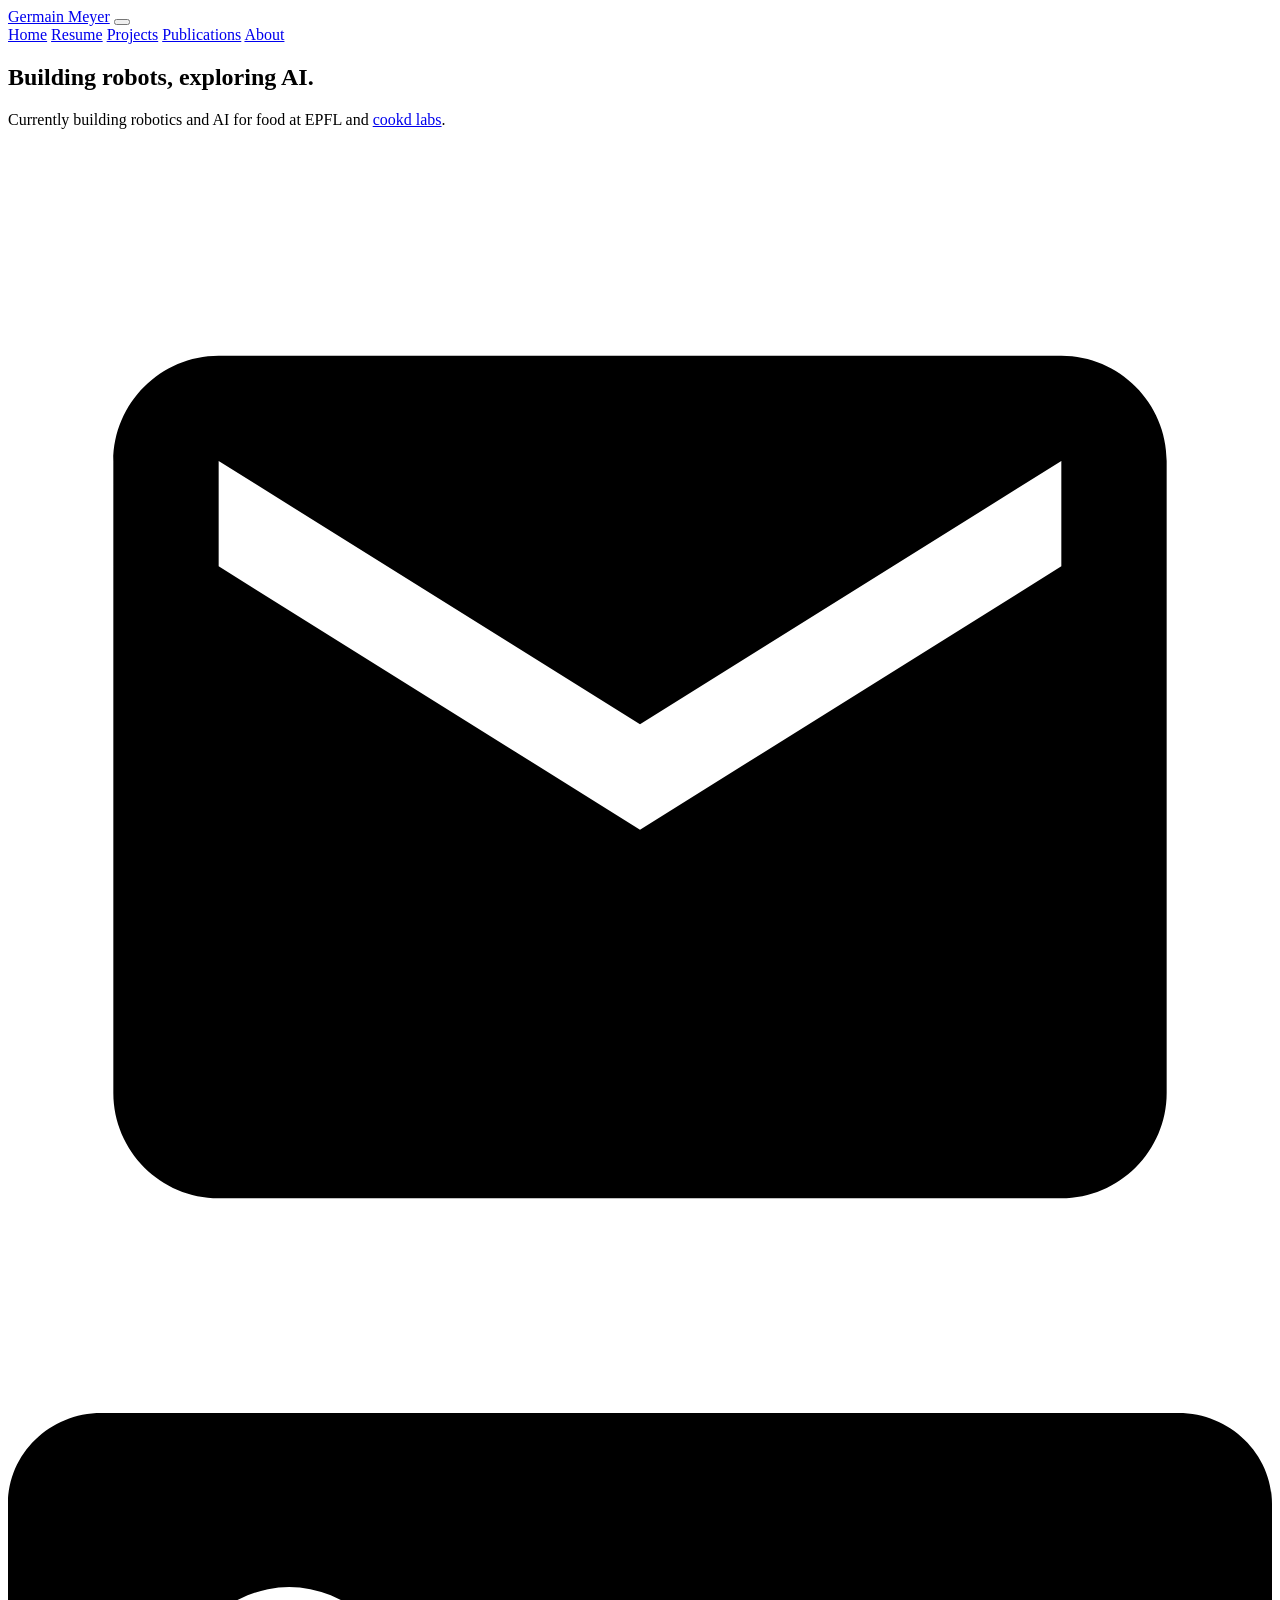
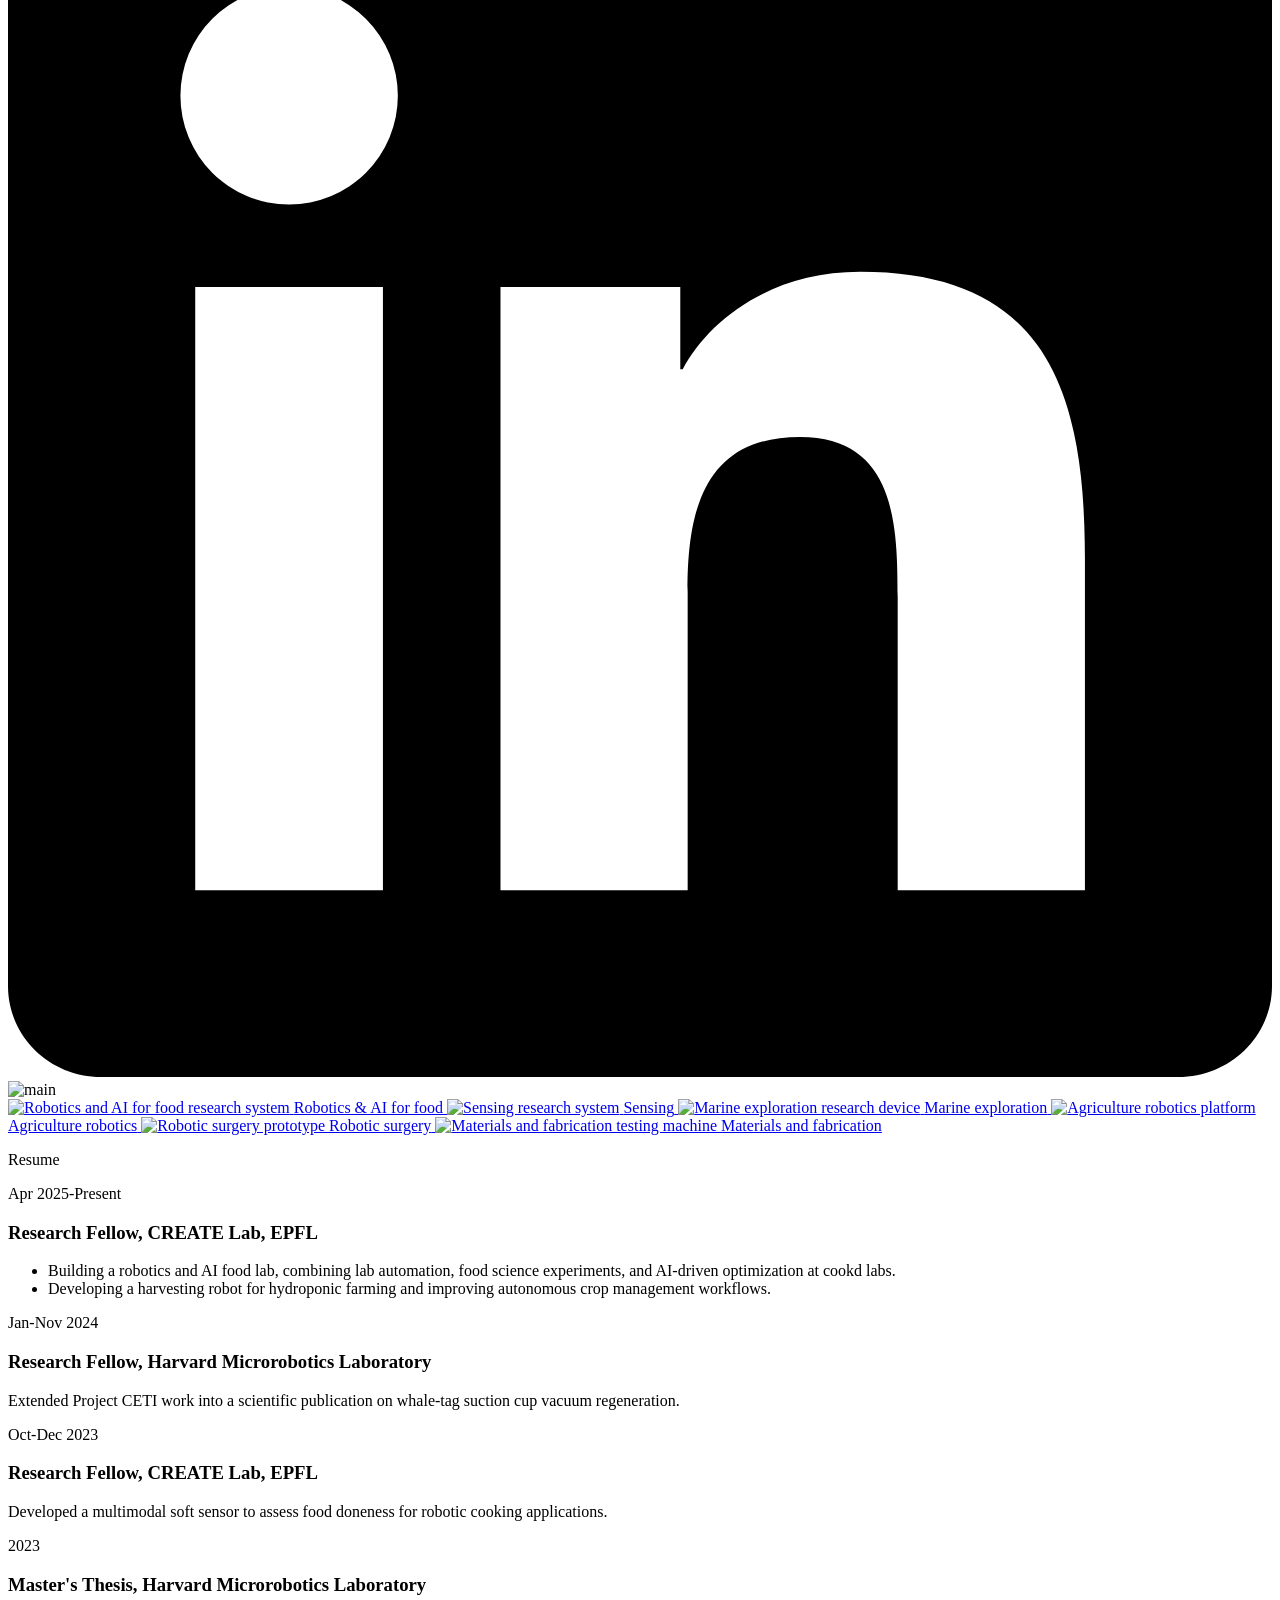
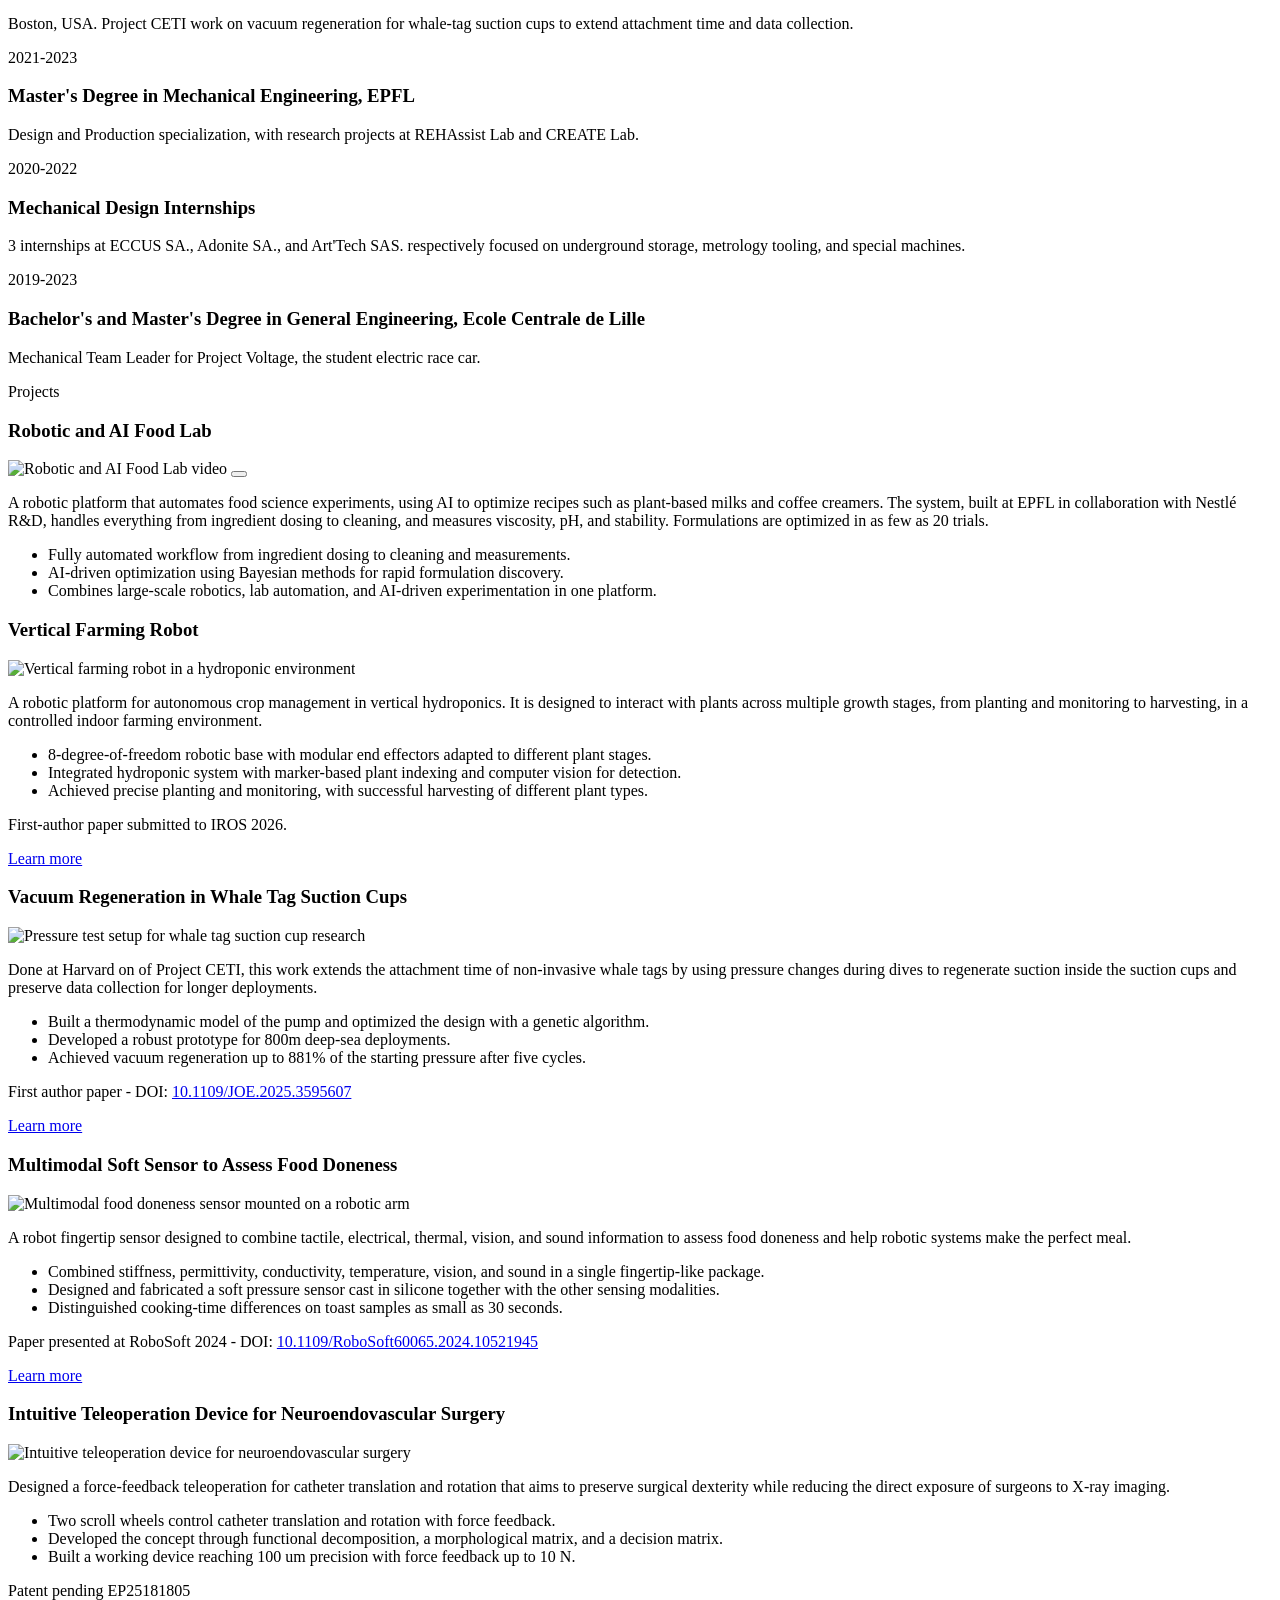
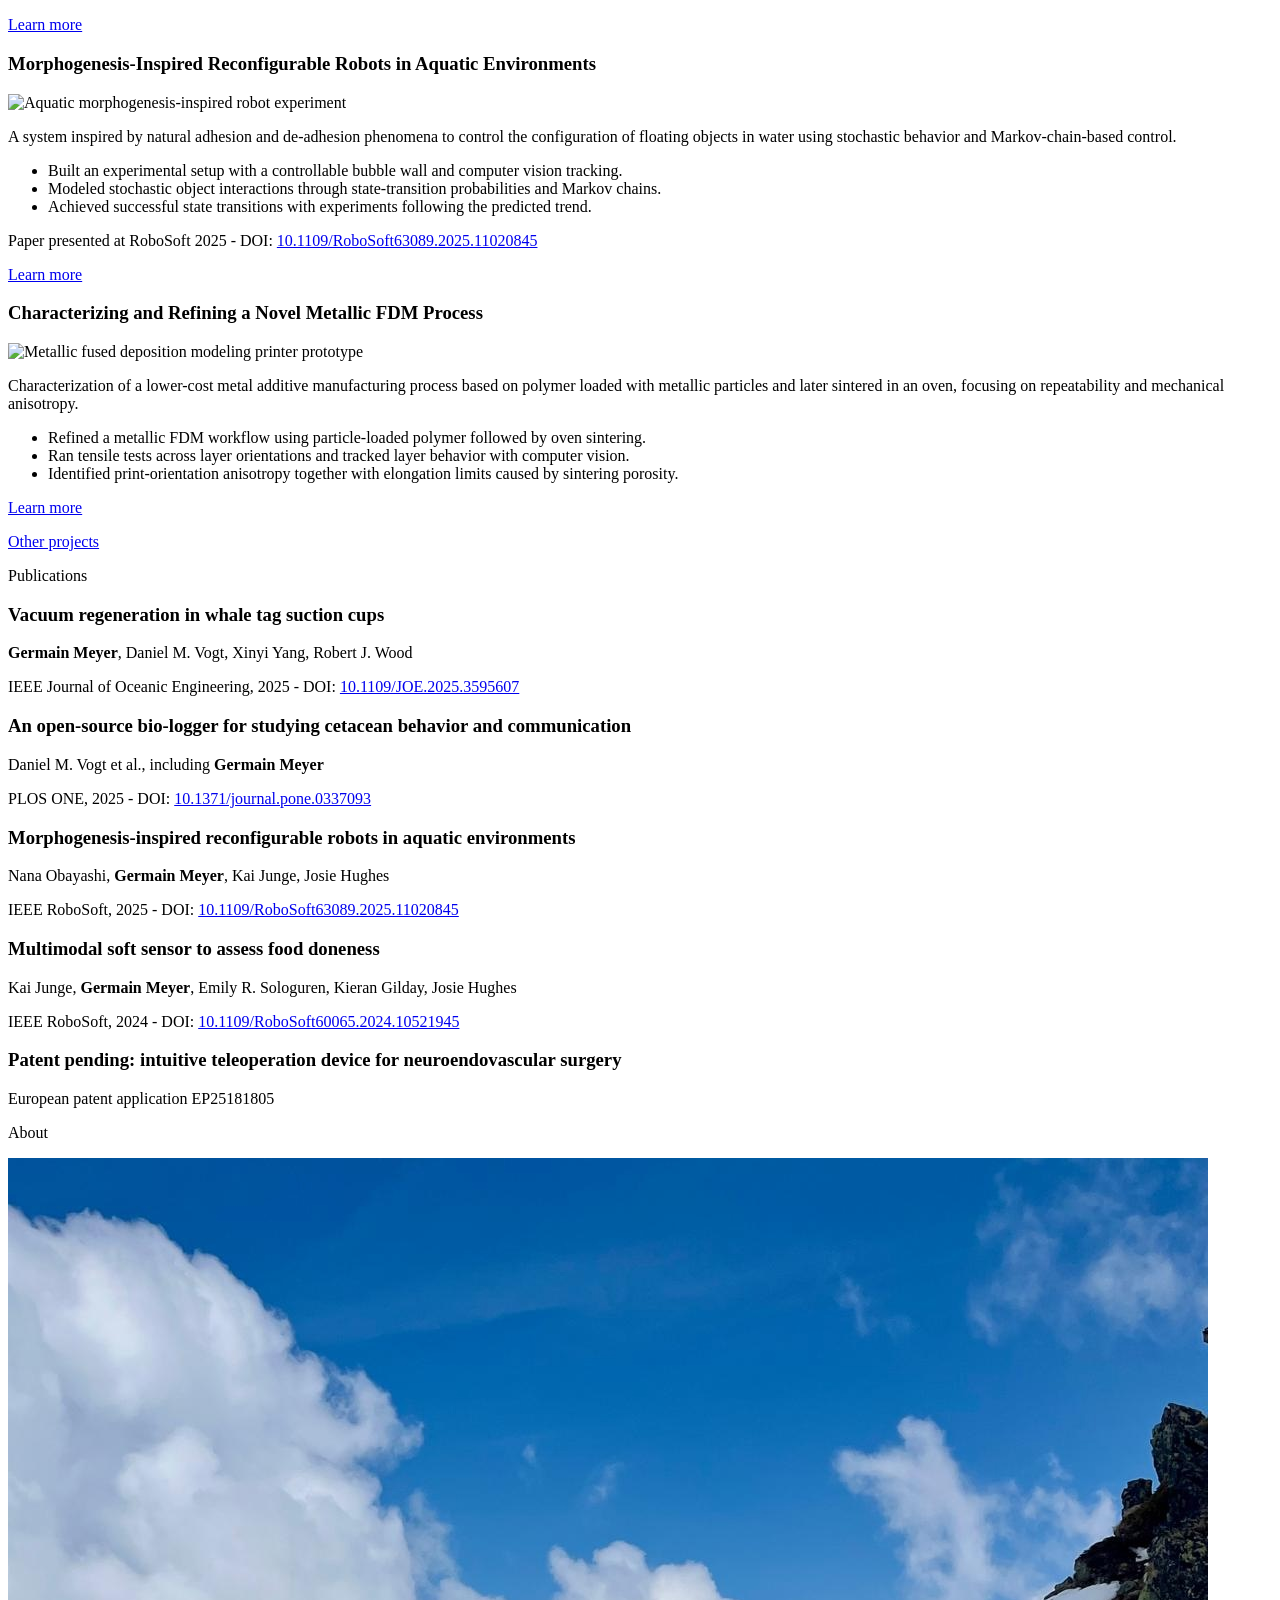
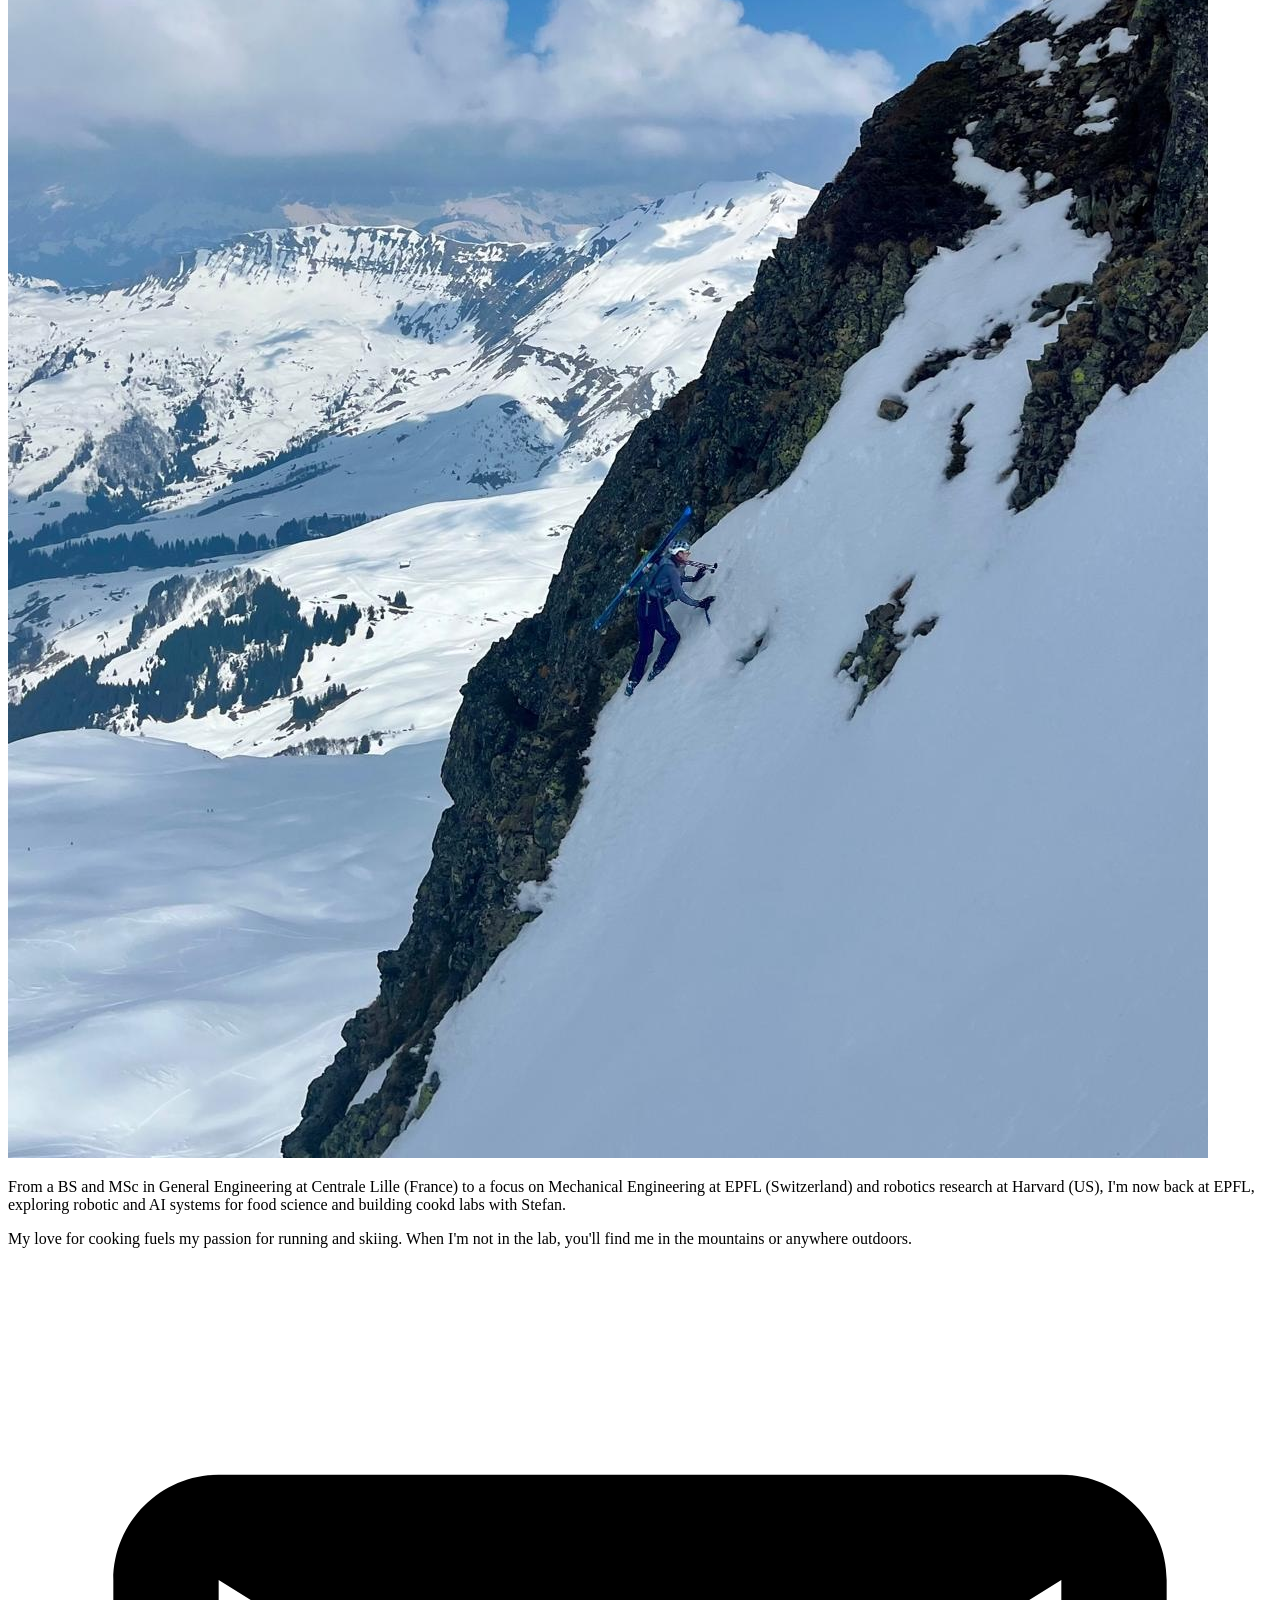
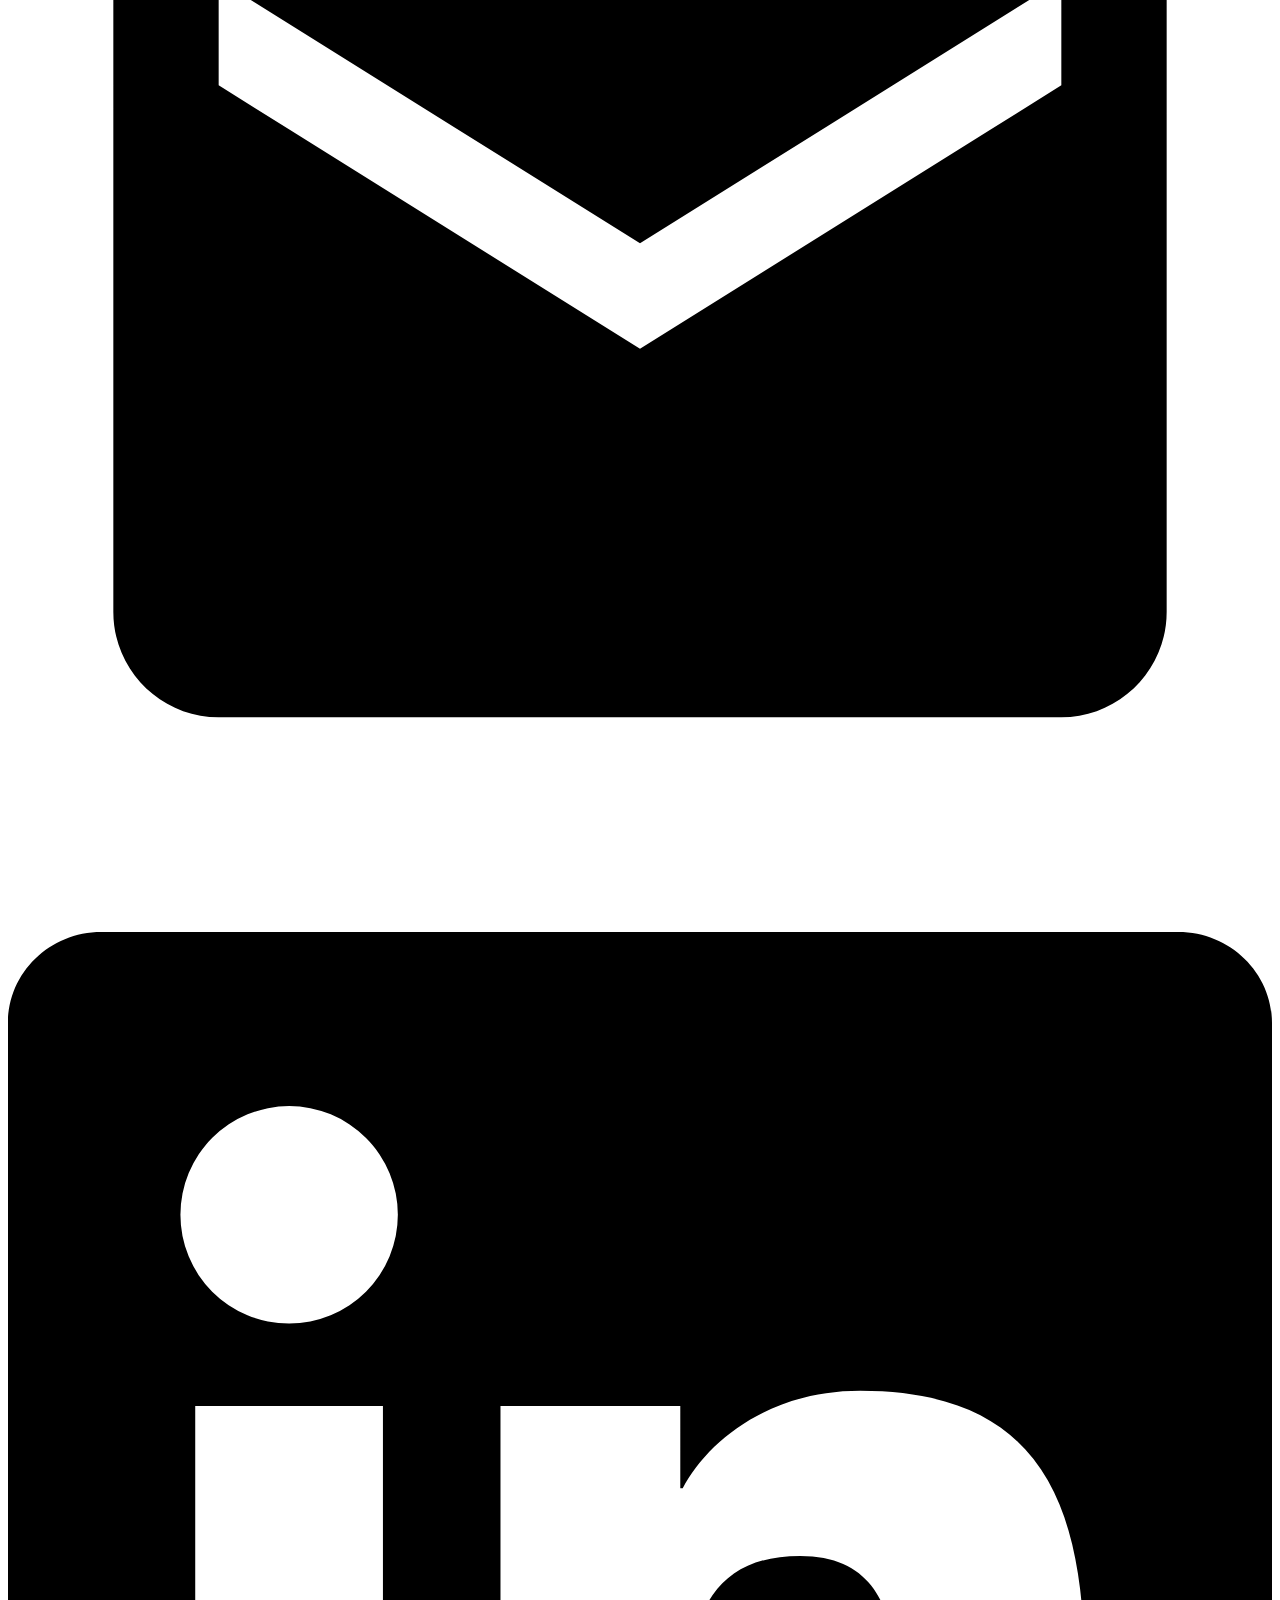
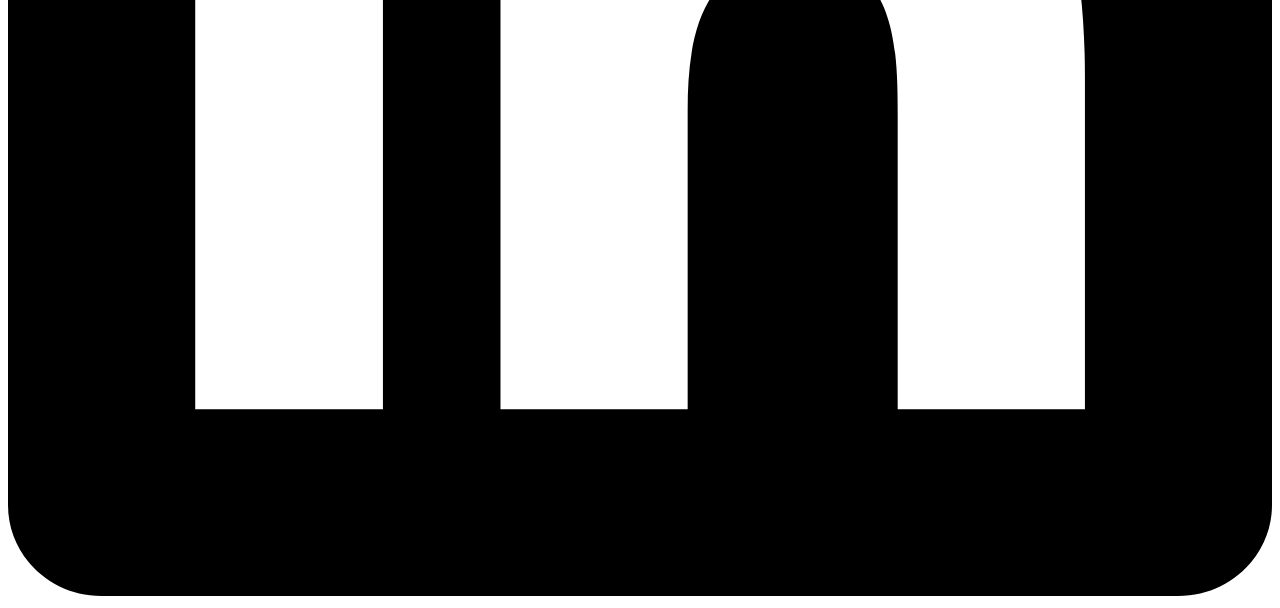
==== index.html @ 51717bc1 "Obfuscate email addresses to reduce spam" ====
<!DOCTYPE html>
<html lang="en">
<head>
  <meta charset="UTF-8">
  <meta name="viewport" content="width=device-width, initial-scale=1.0">
  <title>Germain Meyer</title>
  <meta name="description" content="Germain Meyer is a robotics researcher and mechanical engineer working across sensing, agriculture robotics, marine exploration, surgical teleoperation, and fabrication.">
  <meta name="robots" content="noimageindex">
  <link rel="icon" href="images/favicon.svg" type="image/svg+xml">
  <link rel="preconnect" href="https://fonts.googleapis.com">
  <link rel="preconnect" href="https://fonts.gstatic.com" crossorigin>
  <link href="https://fonts.googleapis.com/css2?family=Source+Sans+3:wght@400;600;700;800&display=swap" rel="stylesheet">
  <link rel="stylesheet" href="styles.css">
</head>
<body>
  <header class="site-header">
    <nav class="nav" aria-label="Main navigation">
      <a class="nav-brand" href="#home">Germain Meyer</a>
      <button class="nav-toggle" type="button" aria-expanded="false" aria-label="Toggle navigation">
        <span></span><span></span><span></span>
      </button>
      <div class="nav-links">
        <a href="#home">Home</a>
        <a href="#resume">Resume</a>
        <a href="#projects">Projects</a>
        <a href="#publications">Publications</a>
        <a href="#about">About</a>
      </div>
    </nav>
  </header>

  <main>
    <section class="hero section" id="home">
      <div class="hero-copy">
        <h1>Building robots, exploring AI.</h1>
        <p class="hero-lead">
          Currently building robotics and AI for food at EPFL and
          <a href="https://www.cookdlabs.ai/" target="_blank" rel="noopener">cookd labs</a>.
        </p>
        <div class="hero-links hero-links--portrait">
          <a href="#" onclick="window.location.href = 'mail' + 'to:' + 'germain.meyer' + '@epfl.ch'" aria-label="Email">
            <svg viewBox="0 0 24 24" aria-hidden="true"><path d="M20 4H4c-1.1 0-2 .9-2 2v12c0 1.1.9 2 2 2h16c1.1 0 2-.9 2-2V6c0-1.1-.9-2-2-2zm0 4-8 5-8-5V6l8 5 8-5v2z"/></svg>
          </a>
          <a href="https://linkedin.com/in/germain-meyer-136297217" target="_blank" rel="noopener" aria-label="LinkedIn">
            <svg viewBox="0 0 24 24" aria-hidden="true"><path d="M20.447 20.452h-3.554v-5.569c0-1.328-.027-3.037-1.852-3.037-1.853 0-2.136 1.445-2.136 2.939v5.667H9.351V9h3.414v1.561h.046c.477-.9 1.637-1.85 3.37-1.85 3.601 0 4.267 2.37 4.267 5.455v6.286zM5.337 7.433a2.062 2.062 0 01-2.063-2.065 2.064 2.064 0 112.063 2.065zm1.782 13.019H3.555V9h3.564v11.452zM22.225 0H1.771C.792 0 0 .774 0 1.729v20.542C0 23.227.792 24 1.771 24h20.451C23.2 24 24 23.227 24 22.271V1.729C24 .774 23.2 0 22.222 0h.003z"/></svg>
          </a>
        </div>
      </div>
      <div class="hero-visual">
        <img src="images/main.jpeg" alt="main">
      </div>
      <div class="domain-gallery" aria-label="Research domains">
        <a class="domain-card" href="#project-food-lab">
          <img src="images/Robotics and AI for Food.png" alt="Robotics and AI for food research system">
          <span>Robotics &amp; AI for food</span>
        </a>
        <a class="domain-card" href="#project-food-sensor">
          <img src="images/sensing.jpg" alt="Sensing research system">
          <span>Sensing</span>
        </a>
        <a class="domain-card" href="#project-whale-tag">
          <img src="images/Marine-exploration.png" alt="Marine exploration research device">
          <span>Marine exploration</span>
        </a>
        <a class="domain-card" href="#project-vertical-farming">
          <img src="images/Agriculture-robotics.jpg" alt="Agriculture robotics platform">
          <span>Agriculture robotics</span>
        </a>
        <a class="domain-card" href="#project-teleoperation">
          <img src="images/robotic-surgery.jpg" alt="Robotic surgery prototype">
          <span>Robotic surgery</span>
        </a>
        <a class="domain-card" href="#project-metal-fdm">
          <img src="images/Materials-and-fabrication.png" alt="Materials and fabrication testing machine">
          <span>Materials and fabrication</span>
        </a>
      </div>
    </section>

    <section class="section section-divider" id="resume">
      <div class="section-heading">
        <p class="section-kicker">Resume</p>
      </div>
      <div class="timeline">
        <article class="timeline-item">
          <div class="timeline-date">Apr 2025-Present</div>
          <div class="timeline-body">
            <h3>Research Fellow, CREATE Lab, EPFL</h3>
            <ul>
              <li>Building a robotics and AI food lab, combining lab automation, food science experiments, and AI-driven optimization at cookd labs.</li>
              <li>Developing a harvesting robot for hydroponic farming and improving autonomous crop management workflows.</li>
            </ul>
          </div>
        </article>
        <article class="timeline-item">
          <div class="timeline-date">Jan-Nov 2024</div>
          <div class="timeline-body">
            <h3>Research Fellow, Harvard Microrobotics Laboratory</h3>
            <p>Extended Project CETI work into a scientific publication on whale-tag suction cup vacuum regeneration.</p>
          </div>
        </article>
        <article class="timeline-item">
          <div class="timeline-date">Oct-Dec 2023</div>
          <div class="timeline-body">
            <h3>Research Fellow, CREATE Lab, EPFL</h3>
            <p>Developed a multimodal soft sensor to assess food doneness for robotic cooking applications.</p>
          </div>
        </article>
        <article class="timeline-item">
          <div class="timeline-date">2023</div>
          <div class="timeline-body">
            <h3>Master's Thesis, Harvard Microrobotics Laboratory</h3>
            <p>Boston, USA. Project CETI work on vacuum regeneration for whale-tag suction cups to extend attachment time and data collection.</p>
          </div>
        </article>
        <article class="timeline-item">
          <div class="timeline-date">2021-2023</div>
          <div class="timeline-body">
            <h3>Master's Degree in Mechanical Engineering, EPFL</h3>
            <p>Design and Production specialization, with research projects at REHAssist Lab and CREATE Lab.</p>
          </div>
        </article>
        <article class="timeline-item">
          <div class="timeline-date">2020-2022</div>
          <div class="timeline-body">
            <h3>Mechanical Design Internships</h3>
            <p>3 internships at ECCUS SA., Adonite SA., and Art'Tech SAS. respectively focused on underground storage, metrology tooling, and special machines.</p>
          </div>
        </article>
        <article class="timeline-item">
          <div class="timeline-date">2019-2023</div>
          <div class="timeline-body">
            <h3>Bachelor's and Master's Degree in General Engineering, Ecole Centrale de Lille</h3>
            <p>Mechanical Team Leader for Project Voltage, the student electric race car.</p>
          </div>
        </article>
      </div>
    </section>

    <section class="section section-divider" id="projects">
      <div class="section-heading">
        <p class="section-kicker">Projects</p>
      </div>

      <article class="project" id="project-food-lab">
        <div class="project-content">
          <h3>Robotic and AI Food Lab</h3>
          <div class="project-media project-media--video">
            <div class="video-lazy" data-id="kssVwYvXHfM" aria-label="Play Robotic and AI Food Lab video" role="button" tabindex="0">
              <img src="https://img.youtube.com/vi/dTXsekE0bE0/maxresdefault.jpg" alt="Robotic and AI Food Lab video" loading="lazy">
              <button class="video-play" type="button" aria-label="Play video"></button>
            </div>
          </div>
          <p>
            A robotic platform that automates food science experiments, using AI to optimize recipes such as plant-based milks and coffee creamers. 
            The system, built at EPFL in collaboration with Nestlé R&D, handles everything from ingredient dosing to cleaning, and measures viscosity, 
            pH, and stability. Formulations are optimized in as few as 20 trials.
          </p>
          <ul class="project-highlights">
            <li>Fully automated workflow from ingredient dosing to cleaning and measurements.</li>
            <li>AI-driven optimization using Bayesian methods for rapid formulation discovery.</li>
            <li>Combines large-scale robotics, lab automation, and AI-driven experimentation in one platform.</li>
          </ul>
        </div>
      </article>

      <article class="project" id="project-vertical-farming">
        <div class="project-content">
          <h3>Vertical Farming Robot</h3>
          <div class="project-media">
            <img src="images/vertical-farming/vertical-farming.JPG" alt="Vertical farming robot in a hydroponic environment">
          </div>
          <p>
            A robotic platform for autonomous crop management in vertical hydroponics. It is designed to
            interact with plants across multiple growth stages, from planting and monitoring to harvesting,
            in a controlled indoor farming environment.
          </p>
          <ul class="project-highlights">
            <li>8-degree-of-freedom robotic base with modular end effectors adapted to different plant stages.</li>
            <li>Integrated hydroponic system with marker-based plant indexing and computer vision for detection.</li>
            <li>Achieved precise planting and monitoring, with successful harvesting of different plant types.</li>
          </ul>
          <p class="project-note">First-author paper submitted to IROS 2026.</p>
          <p class="project-link"><a href="projects/vertical-farming.html">Learn more</a></p>
        </div>
      </article>

      <article class="project" id="project-whale-tag">
        <div class="project-content">
          <h3>Vacuum Regeneration in Whale Tag Suction Cups</h3>
          <div class="project-media">
            <img src="images/whale-tag/whale-tag.JPG" alt="Pressure test setup for whale tag suction cup research">
          </div>
          <p>
            Done at Harvard on of Project CETI, this work extends the attachment time of non-invasive whale tags
            by using pressure changes during dives to regenerate suction inside the suction cups
            and preserve data collection for longer deployments.
          </p>
          <ul class="project-highlights">
            <li>Built a thermodynamic model of the pump and optimized the design with a genetic algorithm.</li>
            <li>Developed a robust prototype for 800m deep-sea deployments.</li>
            <li>Achieved vacuum regeneration up to 881% of the starting pressure after five cycles.</li>
          </ul>
          <p class="project-note">First author paper - DOI: <a href="https://doi.org/10.1109/JOE.2025.3595607" target="_blank" rel="noopener">10.1109/JOE.2025.3595607</a></p>
          <p class="project-link"><a href="projects/whale-tag.html">Learn more</a></p>
        </div>
      </article>

      <article class="project" id="project-food-sensor">
        <div class="project-content">
          <h3>Multimodal Soft Sensor to Assess Food Doneness</h3>
          <div class="project-media">
            <img src="images/food-sensor/sensor-food.png" alt="Multimodal food doneness sensor mounted on a robotic arm">
          </div>
          <p>
            A robot fingertip sensor designed to combine tactile, electrical, thermal, vision, and sound
            information to assess food doneness and help robotic systems make the perfect meal.
          </p>
          <ul class="project-highlights">
            <li>Combined stiffness, permittivity, conductivity, temperature, vision, and sound in a single fingertip-like package.</li>
            <li>Designed and fabricated a soft pressure sensor cast in silicone together with the other sensing modalities.</li>
            <li>Distinguished cooking-time differences on toast samples as small as 30 seconds.</li>
          </ul>
          <p class="project-note">Paper presented at RoboSoft 2024 - DOI: <a href="https://doi.org/10.1109/RoboSoft60065.2024.10521945" target="_blank" rel="noopener">10.1109/RoboSoft60065.2024.10521945</a></p>
          <p class="project-link"><a href="projects/food-sensor.html">Learn more</a></p>
        </div>
      </article>

      <article class="project" id="project-teleoperation">
        <div class="project-content">
          <h3>Intuitive Teleoperation Device for Neuroendovascular Surgery</h3>
          <div class="project-media">
            <img src="images/teleoperation/final-device.png" alt="Intuitive teleoperation device for neuroendovascular surgery">
          </div>
          <p>
            Designed a force-feedback teleoperation for catheter translation and rotation that aims to preserve surgical
            dexterity while reducing the direct exposure of surgeons to X-ray imaging.
          </p>
          <ul class="project-highlights">
            <li>Two scroll wheels control catheter translation and rotation with force feedback.</li>
            <li>Developed the concept through functional decomposition, a morphological matrix, and a decision matrix.</li>
            <li>Built a working device reaching 100 um precision with force feedback up to 10 N.</li>
          </ul>
          <p class="project-note">Patent pending EP25181805</p>
          <p class="project-link"><a href="projects/teleoperation.html">Learn more</a></p>
        </div>
      </article>

      <article class="project" id="project-aquatic-robot">
        <div class="project-content">
          <h3>Morphogenesis-Inspired Reconfigurable Robots in Aquatic Environments</h3>
          <div class="project-media">
            <img src="images/aquatic-robot/experimental-setup.png" alt="Aquatic morphogenesis-inspired robot experiment">
          </div>
          <p>
            A system inspired by natural adhesion and de-adhesion phenomena to control the configuration
            of floating objects in water using stochastic behavior and Markov-chain-based control.
          </p>
          <ul class="project-highlights">
            <li>Built an experimental setup with a controllable bubble wall and computer vision tracking.</li>
            <li>Modeled stochastic object interactions through state-transition probabilities and Markov chains.</li>
            <li>Achieved successful state transitions with experiments following the predicted trend.</li>
          </ul>
          <p class="project-note">Paper presented at RoboSoft 2025 - DOI: <a href="https://doi.org/10.1109/RoboSoft63089.2025.11020845" target="_blank" rel="noopener">10.1109/RoboSoft63089.2025.11020845</a></p>
          <p class="project-link"><a href="projects/aquatic-robot.html">Learn more</a></p>
        </div>
      </article>

      <article class="project" id="project-metal-fdm">
        <div class="project-content">
          <h3>Characterizing and Refining a Novel Metallic FDM Process</h3>
          <div class="project-media">
            <img src="images/metal-fdm/tensile-test.png" alt="Metallic fused deposition modeling printer prototype">
          </div>
          <p>
            Characterization of a lower-cost metal additive manufacturing process based on polymer loaded
            with metallic particles and later sintered in an oven, focusing on repeatability and
            mechanical anisotropy.
          </p>
          <ul class="project-highlights">
            <li>Refined a metallic FDM workflow using particle-loaded polymer followed by oven sintering.</li>
            <li>Ran tensile tests across layer orientations and tracked layer behavior with computer vision.</li>
            <li>Identified print-orientation anisotropy together with elongation limits caused by sintering porosity.</li>
          </ul>
          <p class="project-link"><a href="projects/metal-fdm.html">Learn more</a></p>
        </div>
      </article>
      <p class="project-link project-link--more" id="project-other-projects"><a href="projects/other-projects.html">Other projects</a></p>
    </section>

    <section class="section section-divider" id="publications">
      <div class="section-heading">
        <p class="section-kicker">Publications</p>
      </div>
      <div class="publication-list">
        <article>
          <h3>Vacuum regeneration in whale tag suction cups</h3>
          <p><strong>Germain Meyer</strong>, Daniel M. Vogt, Xinyi Yang, Robert J. Wood</p>
          <p>IEEE Journal of Oceanic Engineering, 2025 - DOI: <a href="https://doi.org/10.1109/JOE.2025.3595607" target="_blank" rel="noopener">10.1109/JOE.2025.3595607</a></p>
        </article>
        <article>
          <h3>An open-source bio-logger for studying cetacean behavior and communication</h3>
          <p>Daniel M. Vogt et al., including <strong>Germain Meyer</strong></p>
          <p>PLOS ONE, 2025 - DOI: <a href="https://doi.org/10.1371/journal.pone.0337093" target="_blank" rel="noopener">10.1371/journal.pone.0337093</a></p>
        </article>
        <article>
          <h3>Morphogenesis-inspired reconfigurable robots in aquatic environments</h3>
          <p>Nana Obayashi, <strong>Germain Meyer</strong>, Kai Junge, Josie Hughes</p>
          <p>IEEE RoboSoft, 2025 - DOI: <a href="https://doi.org/10.1109/RoboSoft63089.2025.11020845" target="_blank" rel="noopener">10.1109/RoboSoft63089.2025.11020845</a></p>
        </article>
        <article>
          <h3>Multimodal soft sensor to assess food doneness</h3>
          <p>Kai Junge, <strong>Germain Meyer</strong>, Emily R. Sologuren, Kieran Gilday, Josie Hughes</p>
          <p>IEEE RoboSoft, 2024 - DOI: <a href="https://doi.org/10.1109/RoboSoft60065.2024.10521945" target="_blank" rel="noopener">10.1109/RoboSoft60065.2024.10521945</a></p>
        </article>
        <article>
          <h3>Patent pending: intuitive teleoperation device for neuroendovascular surgery</h3>
          <p>European patent application EP25181805</p>
        </article>
      </div>
    </section>

    <section class="section section-divider" id="about">
      <div class="section-heading">
        <p class="section-kicker">About</p>
      </div>
      <div class="bio-grid">
        <div class="bio-photo">
          <img src="images/mountain.jpeg" alt="Mountain pic">
        </div>
        <div class="bio-copy">
          <p>
            From a BS and MSc in General Engineering at Centrale Lille (France) to a focus on Mechanical Engineering at EPFL (Switzerland) and robotics research at Harvard (US), I'm now back at EPFL, exploring robotic and AI systems for food science and building cookd labs with Stefan.
          </p>
          <p>
             My love for cooking fuels my passion for running and skiing. When I'm not in the lab, you'll find me in the mountains or anywhere outdoors.
          </p>
        </div>
      </div>
    </section>

  </main>

  <footer class="site-footer">
    <div class="footer-links">
      <a href="#" onclick="window.location.href = 'mail' + 'to:' + 'germain.meyer' + '@epfl.ch'" aria-label="Email">
        <svg viewBox="0 0 24 24" aria-hidden="true"><path d="M20 4H4c-1.1 0-2 .9-2 2v12c0 1.1.9 2 2 2h16c1.1 0 2-.9 2-2V6c0-1.1-.9-2-2-2zm0 4-8 5-8-5V6l8 5 8-5v2z"/></svg>
      </a>
      <a href="https://linkedin.com/in/germain-meyer-136297217" target="_blank" rel="noopener" aria-label="LinkedIn">
        <svg viewBox="0 0 24 24" aria-hidden="true"><path d="M20.447 20.452h-3.554v-5.569c0-1.328-.027-3.037-1.852-3.037-1.853 0-2.136 1.445-2.136 2.939v5.667H9.351V9h3.414v1.561h.046c.477-.9 1.637-1.85 3.37-1.85 3.601 0 4.267 2.37 4.267 5.455v6.286zM5.337 7.433a2.062 2.062 0 01-2.063-2.065 2.064 2.064 0 112.063 2.065zm1.782 13.019H3.555V9h3.564v11.452zM22.225 0H1.771C.792 0 0 .774 0 1.729v20.542C0 23.227.792 24 1.771 24h20.451C23.2 24 24 23.227 24 22.271V1.729C24 .774 23.2 0 22.222 0h.003z"/></svg>
      </a>
    </div>
  </footer>

  <script src="script.js"></script>
</body>
</html>
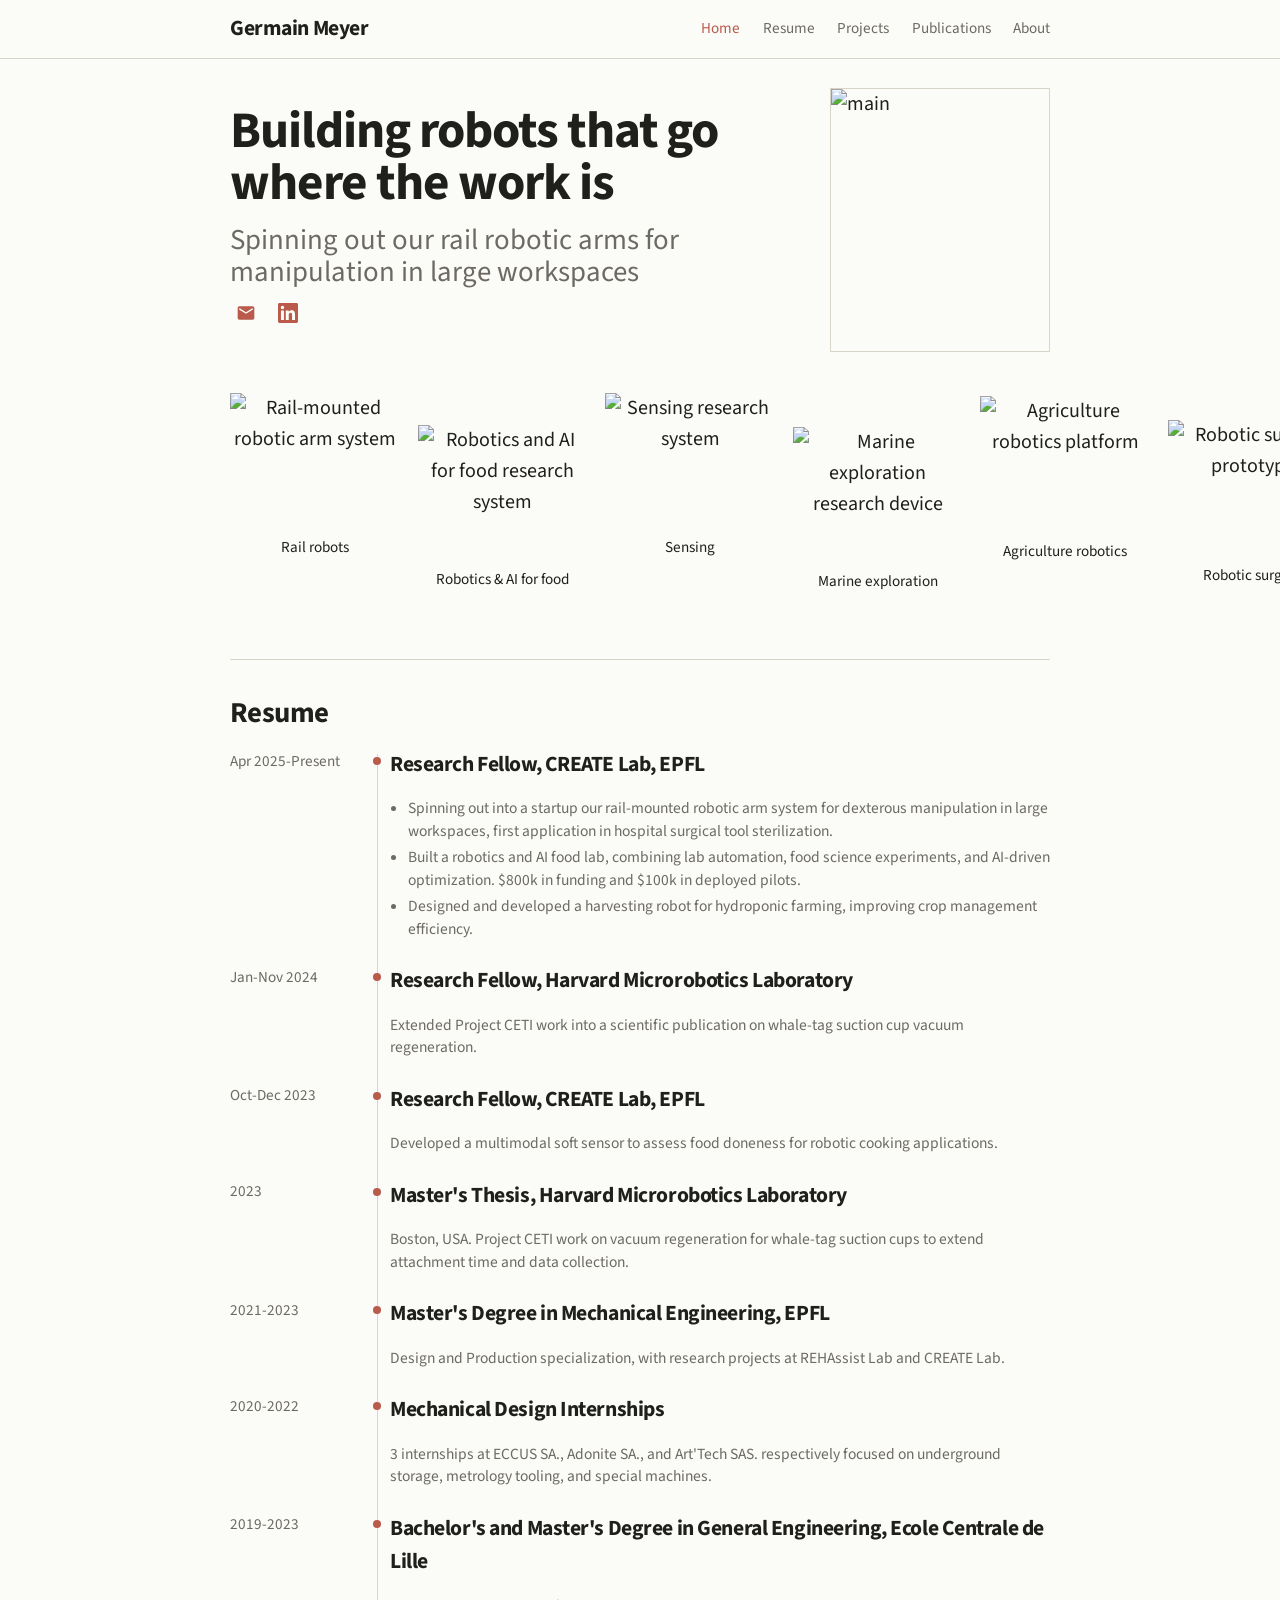
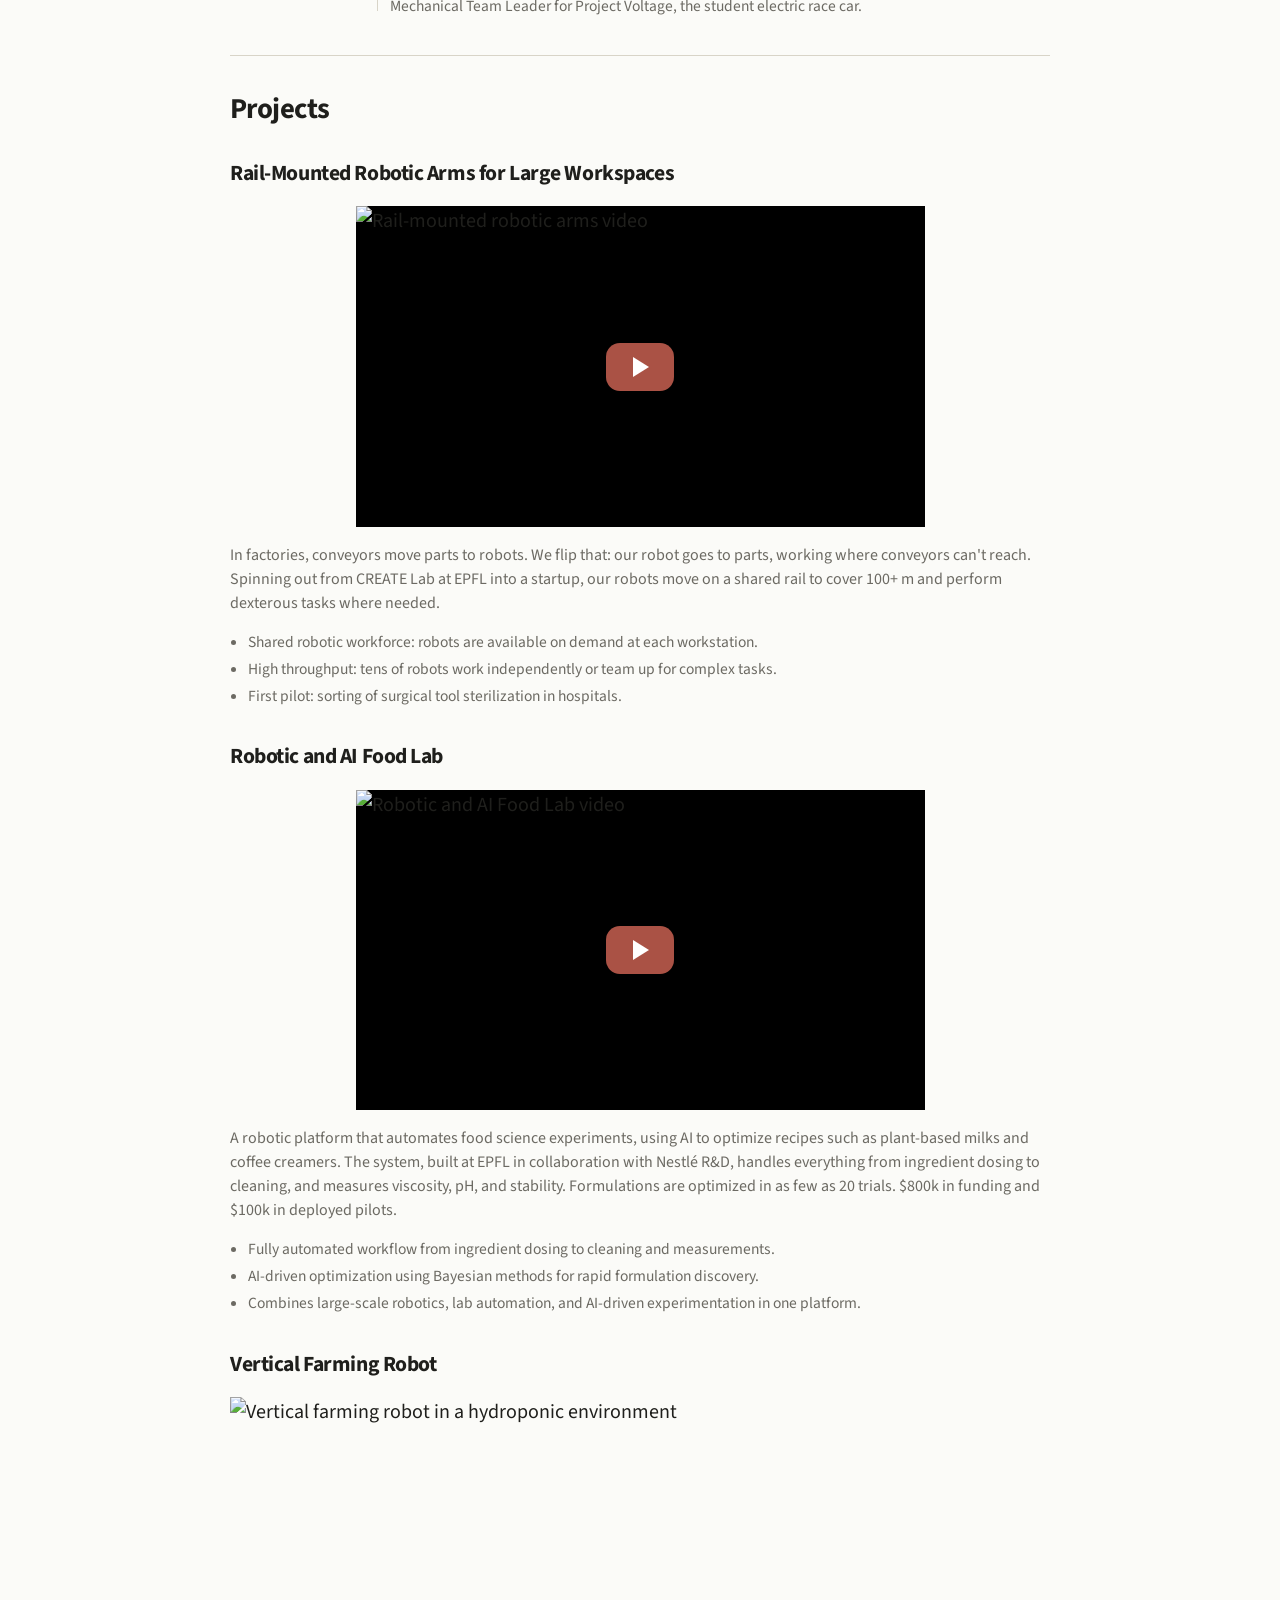
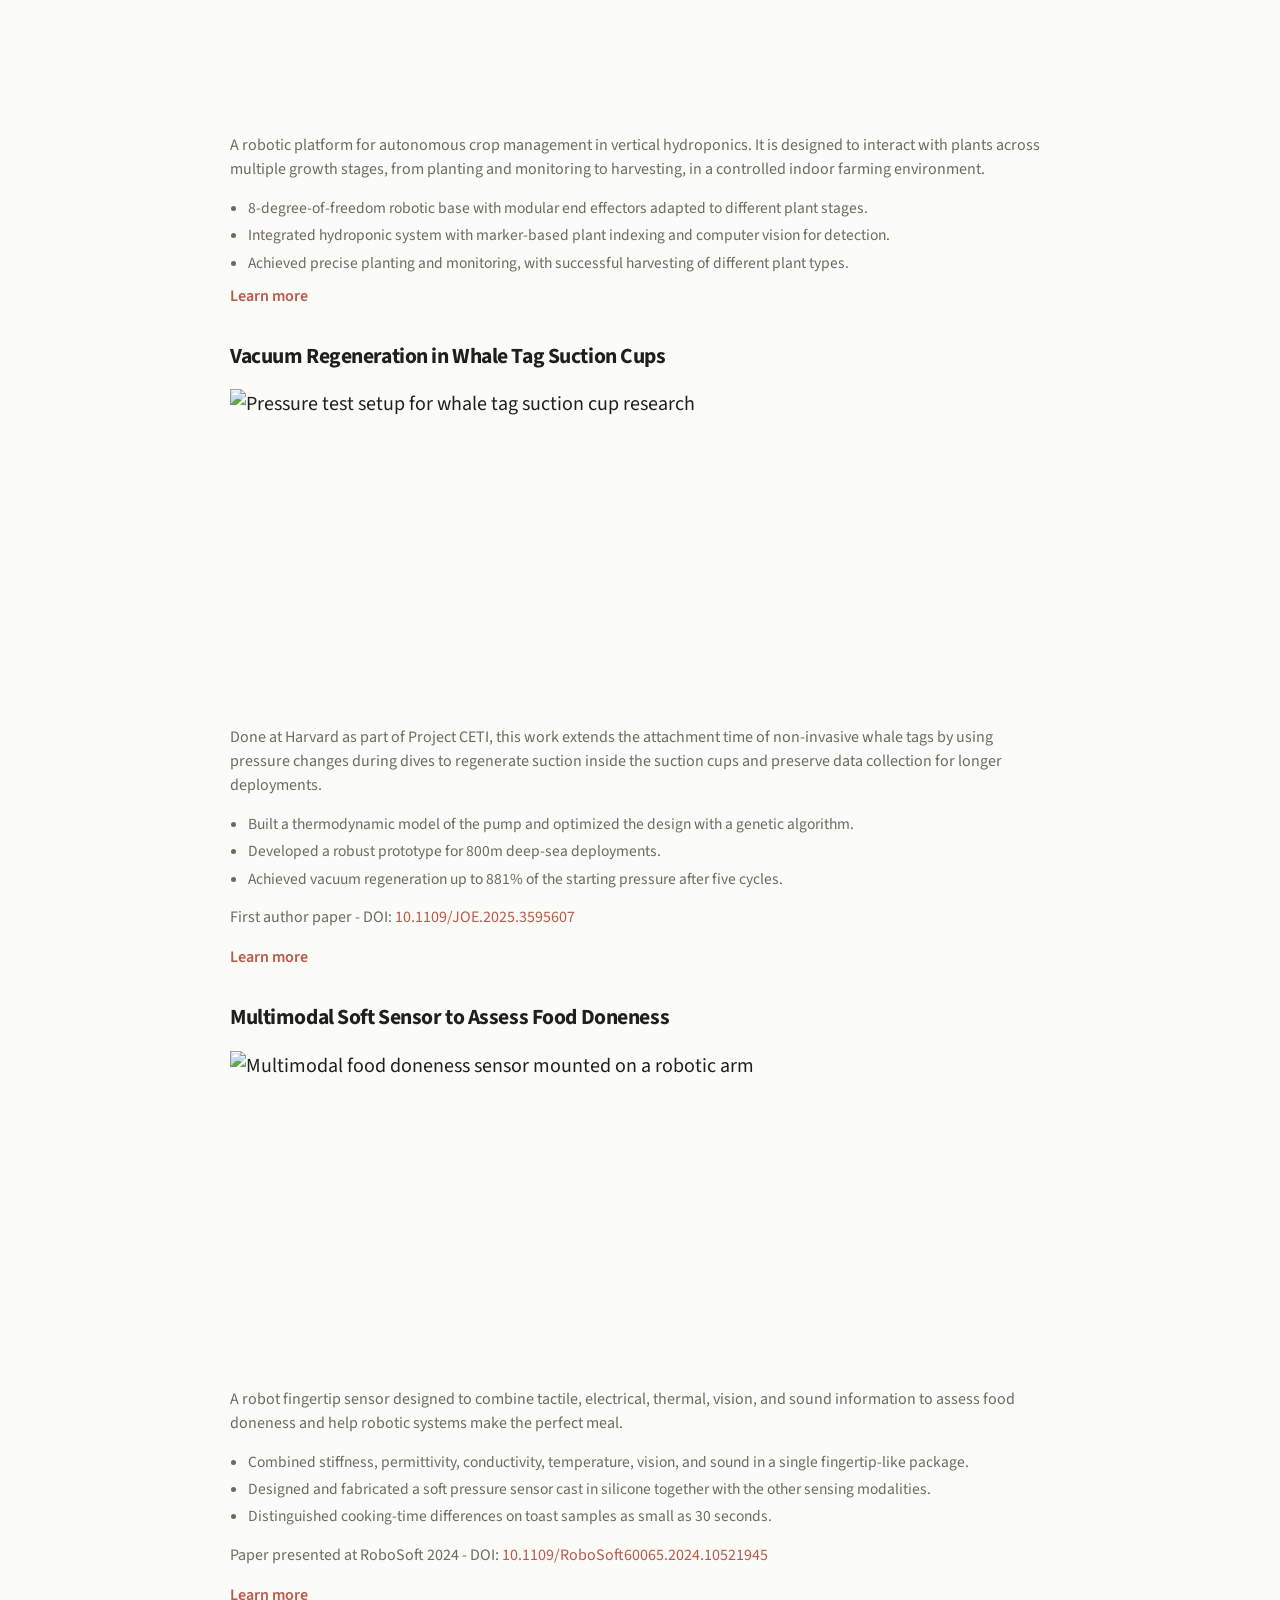
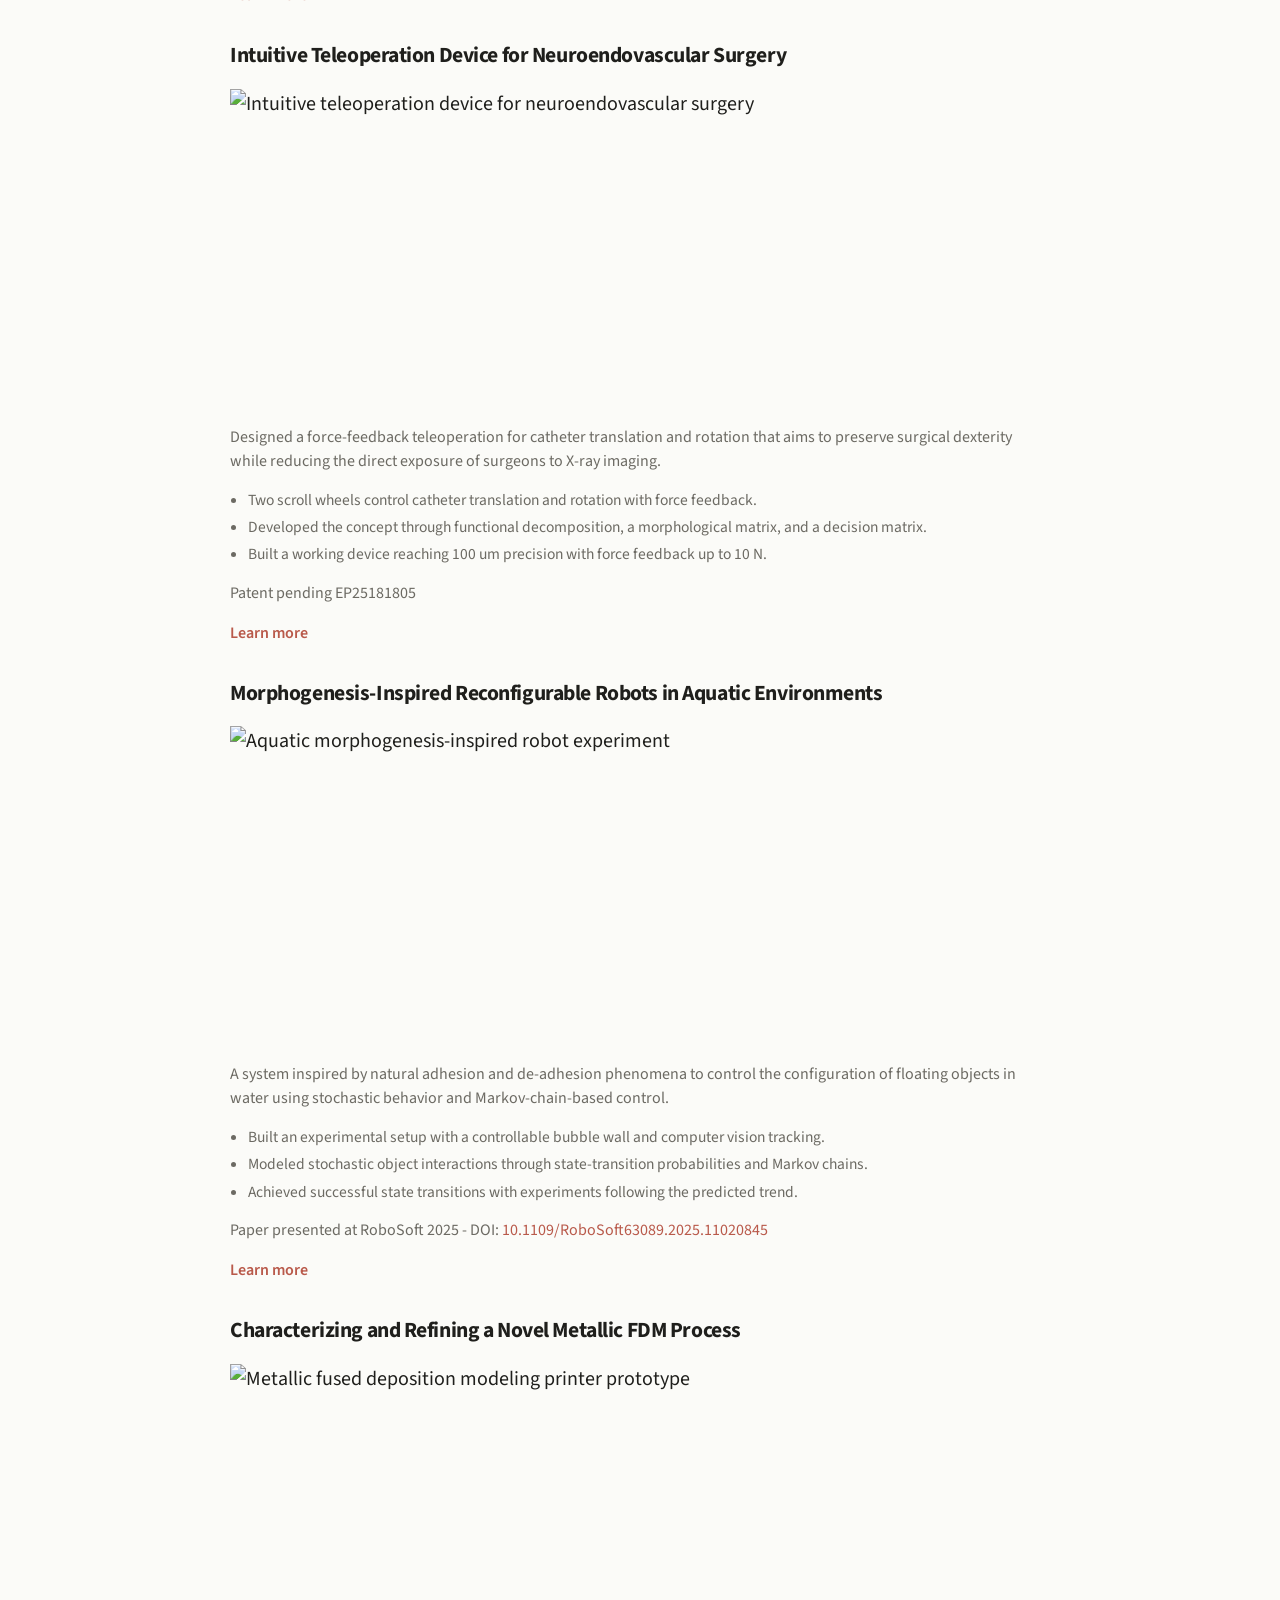
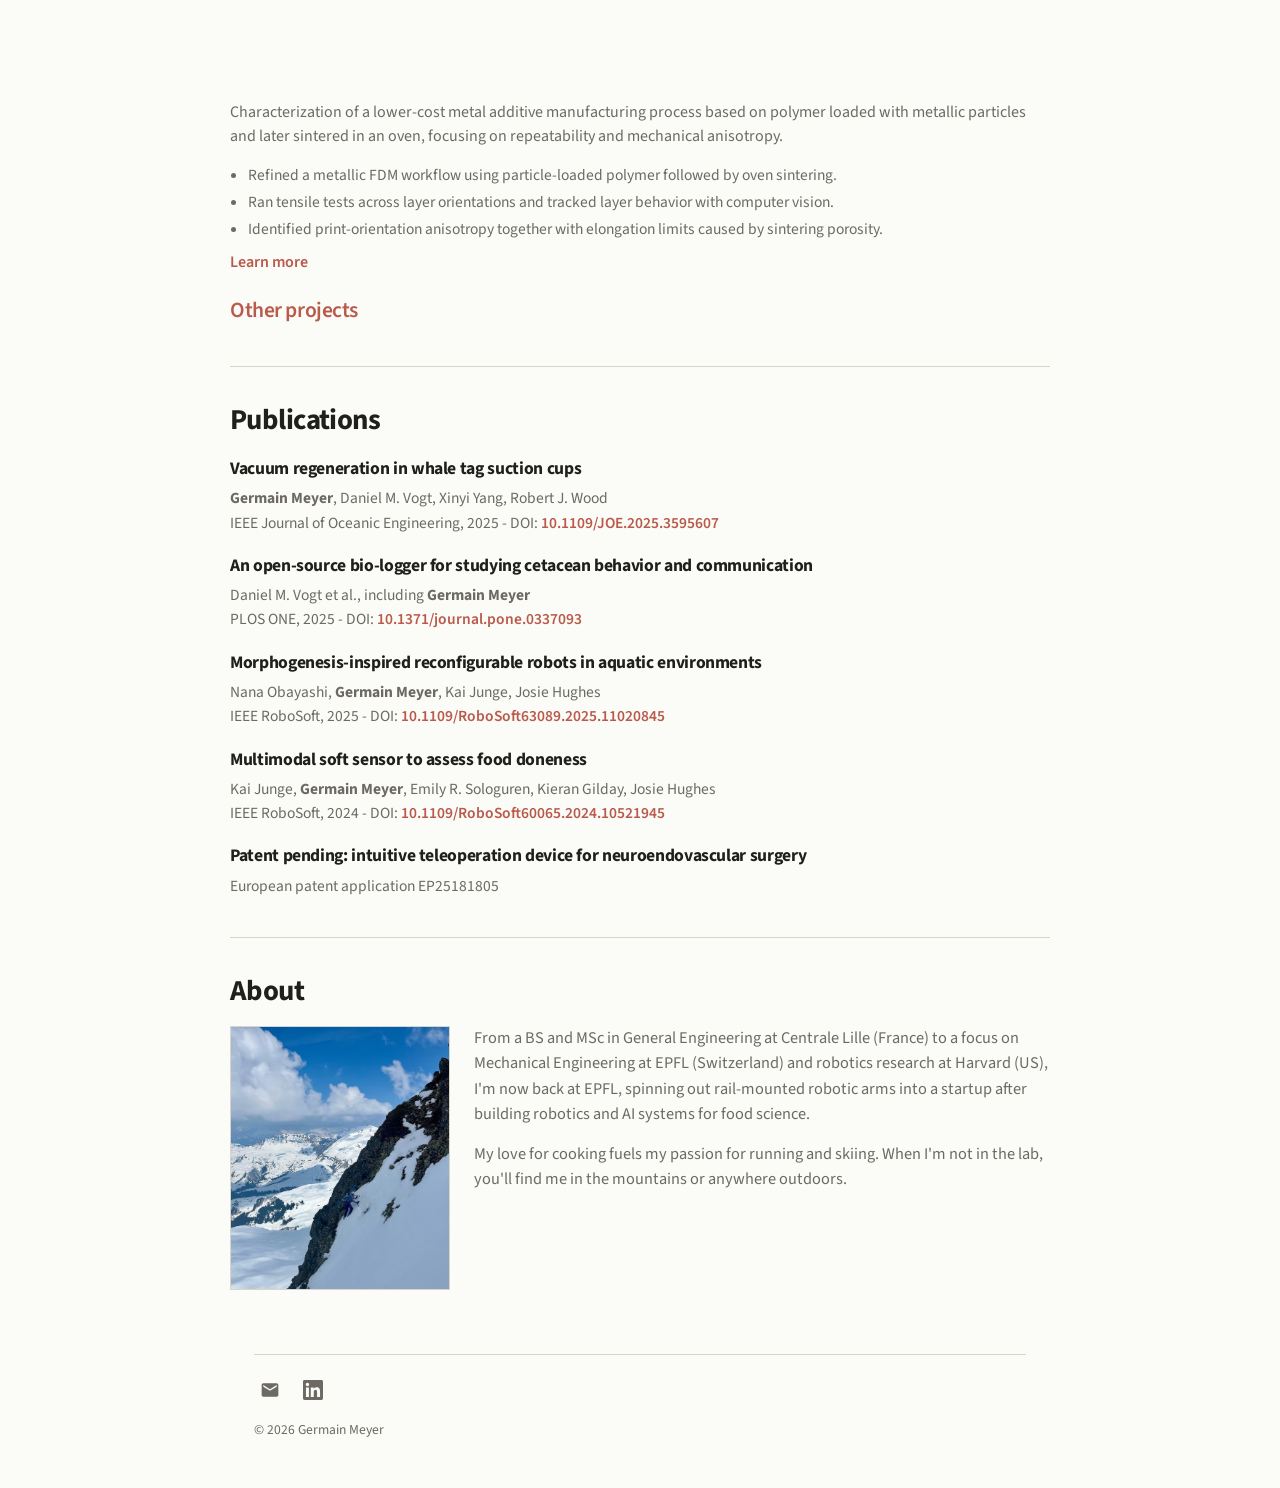
==== commit 054d6930: "project update" ====
--- a/index.html
+++ b/index.html
@@ -32,10 +32,9 @@
   <main>
     <section class="hero section" id="home">
       <div class="hero-copy">
-        <h1>Building robots, exploring AI.</h1>
+        <h1>Building robots that go where the work is</h1>
         <p class="hero-lead">
-          Currently building robotics and AI for food at EPFL and
-          <a href="https://www.cookdlabs.ai/" target="_blank" rel="noopener">cookd labs</a>.
+          Spinning out our rail robotic arms for manipulation in large workspaces
         </p>
         <div class="hero-links hero-links--portrait">
           <a href="#" onclick="window.location.href = 'mail' + 'to:' + 'germain.meyer' + '@epfl.ch'" aria-label="Email">
@@ -50,6 +49,10 @@
         <img src="images/main.jpeg" alt="main">
       </div>
       <div class="domain-gallery" aria-label="Research domains">
+        <a class="domain-card" href="#project-rail-robot">
+          <img src="images/rail-robot.jpg" alt="Rail-mounted robotic arm system">
+          <span>Rail robots</span>
+        </a>
         <a class="domain-card" href="#project-food-lab">
           <img src="images/Robotics and AI for Food.png" alt="Robotics and AI for food research system">
           <span>Robotics &amp; AI for food</span>
@@ -87,8 +90,9 @@
           <div class="timeline-body">
             <h3>Research Fellow, CREATE Lab, EPFL</h3>
             <ul>
-              <li>Building a robotics and AI food lab, combining lab automation, food science experiments, and AI-driven optimization at cookd labs.</li>
-              <li>Developing a harvesting robot for hydroponic farming and improving autonomous crop management workflows.</li>
+              <li>Spinning out into a startup our rail-mounted robotic arm system for dexterous manipulation in large workspaces, first application in hospital surgical tool sterilization.</li>
+              <li>Built a robotics and AI food lab, combining lab automation, food science experiments, and AI-driven optimization. $800k in funding and $100k in deployed pilots.</li>
+              <li>Designed and developed a harvesting robot for hydroponic farming, improving crop management efficiency.</li>
             </ul>
           </div>
         </article>
@@ -142,19 +146,40 @@
         <p class="section-kicker">Projects</p>
       </div>
 
+      <article class="project" id="project-rail-robot">
+        <div class="project-content">
+          <h3>Rail-Mounted Robotic Arms for Large Workspaces</h3>
+          <div class="project-media project-media--video">
+            <div class="video-lazy" data-id="hlm-WlL9_ag" aria-label="Play rail robot video" role="button" tabindex="0">
+              <img src="https://img.youtube.com/vi/hlm-WlL9_ag/maxresdefault.jpg" alt="Rail-mounted robotic arms video" loading="lazy">
+              <button class="video-play" type="button" aria-label="Play video"></button>
+            </div>
+          </div>
+          <p>
+            In factories, conveyors move parts to robots. We flip that: our robot goes to parts, working where conveyors can't reach.
+            Spinning out from CREATE Lab at EPFL into a startup, our robots move on a shared rail to cover 100+ m and perform dexterous tasks where needed.
+          </p>
+          <ul class="project-highlights">
+            <li>Shared robotic workforce: robots are available on demand at each workstation.</li>
+            <li>High throughput: tens of robots work independently or team up for complex tasks.</li>
+            <li>First pilot: sorting of surgical tool sterilization in hospitals.</li>
+          </ul>
+        </div>
+      </article>
+
       <article class="project" id="project-food-lab">
         <div class="project-content">
           <h3>Robotic and AI Food Lab</h3>
           <div class="project-media project-media--video">
             <div class="video-lazy" data-id="kssVwYvXHfM" aria-label="Play Robotic and AI Food Lab video" role="button" tabindex="0">
-              <img src="https://img.youtube.com/vi/dTXsekE0bE0/maxresdefault.jpg" alt="Robotic and AI Food Lab video" loading="lazy">
+              <img src="https://img.youtube.com/vi/kssVwYvXHfM/maxresdefault.jpg" alt="Robotic and AI Food Lab video" loading="lazy">
               <button class="video-play" type="button" aria-label="Play video"></button>
             </div>
           </div>
           <p>
-            A robotic platform that automates food science experiments, using AI to optimize recipes such as plant-based milks and coffee creamers. 
-            The system, built at EPFL in collaboration with Nestlé R&D, handles everything from ingredient dosing to cleaning, and measures viscosity, 
-            pH, and stability. Formulations are optimized in as few as 20 trials.
+            A robotic platform that automates food science experiments, using AI to optimize recipes such as plant-based milks and coffee creamers.
+            The system, built at EPFL in collaboration with Nestlé R&D, handles everything from ingredient dosing to cleaning, and measures viscosity,
+            pH, and stability. Formulations are optimized in as few as 20 trials. $800k in funding and $100k in deployed pilots.
           </p>
           <ul class="project-highlights">
             <li>Fully automated workflow from ingredient dosing to cleaning and measurements.</li>
@@ -180,7 +205,6 @@
             <li>Integrated hydroponic system with marker-based plant indexing and computer vision for detection.</li>
             <li>Achieved precise planting and monitoring, with successful harvesting of different plant types.</li>
           </ul>
-          <p class="project-note">First-author paper submitted to IROS 2026.</p>
           <p class="project-link"><a href="projects/vertical-farming.html">Learn more</a></p>
         </div>
       </article>
@@ -192,7 +216,7 @@
             <img src="images/whale-tag/whale-tag.JPG" alt="Pressure test setup for whale tag suction cup research">
           </div>
           <p>
-            Done at Harvard on of Project CETI, this work extends the attachment time of non-invasive whale tags
+            Done at Harvard as part of Project CETI, this work extends the attachment time of non-invasive whale tags
             by using pressure changes during dives to regenerate suction inside the suction cups
             and preserve data collection for longer deployments.
           </p>
@@ -330,7 +354,7 @@
         </div>
         <div class="bio-copy">
           <p>
-            From a BS and MSc in General Engineering at Centrale Lille (France) to a focus on Mechanical Engineering at EPFL (Switzerland) and robotics research at Harvard (US), I'm now back at EPFL, exploring robotic and AI systems for food science and building cookd labs with Stefan.
+            From a BS and MSc in General Engineering at Centrale Lille (France) to a focus on Mechanical Engineering at EPFL (Switzerland) and robotics research at Harvard (US), I'm now back at EPFL, spinning out rail-mounted robotic arms into a startup after building robotics and AI systems for food science.
           </p>
           <p>
              My love for cooking fuels my passion for running and skiing. When I'm not in the lab, you'll find me in the mountains or anywhere outdoors.
@@ -350,6 +374,7 @@
         <svg viewBox="0 0 24 24" aria-hidden="true"><path d="M20.447 20.452h-3.554v-5.569c0-1.328-.027-3.037-1.852-3.037-1.853 0-2.136 1.445-2.136 2.939v5.667H9.351V9h3.414v1.561h.046c.477-.9 1.637-1.85 3.37-1.85 3.601 0 4.267 2.37 4.267 5.455v6.286zM5.337 7.433a2.062 2.062 0 01-2.063-2.065 2.064 2.064 0 112.063 2.065zm1.782 13.019H3.555V9h3.564v11.452zM22.225 0H1.771C.792 0 0 .774 0 1.729v20.542C0 23.227.792 24 1.771 24h20.451C23.2 24 24 23.227 24 22.271V1.729C24 .774 23.2 0 22.222 0h.003z"/></svg>
       </a>
     </div>
+    <p class="footer-copy">&copy; <span id="year">2025</span> Germain Meyer</p>
   </footer>
 
   <script src="script.js"></script>
--- a/styles.css
+++ b/styles.css
@@ -0,0 +1,815 @@
+:root {
+  --bg: #fbfbf8;
+  --text: #1f1f1c;
+  --muted: #6c6a63;
+  --line: #d8d4c8;
+  --accent: #b95a4b;
+  --nav-height: 58px;
+}
+
+*,
+*::before,
+*::after {
+  box-sizing: border-box;
+}
+
+html {
+  scroll-behavior: smooth;
+}
+
+body {
+  margin: 0;
+  font-family: "Source Sans 3", sans-serif;
+  color: var(--text);
+  background: var(--bg);
+  font-size: 20px;
+  line-height: 1.55;
+}
+
+img {
+  display: block;
+  max-width: 100%;
+}
+
+a {
+  color: inherit;
+}
+
+main {
+  padding: calc(var(--nav-height) + 1.5rem) 1.5rem 4rem;
+}
+
+.site-header {
+  position: fixed;
+  inset: 0 0 auto;
+  z-index: 100;
+  background: rgba(251, 251, 248, 0.95);
+  border-bottom: 1px solid var(--line);
+}
+
+.nav {
+  max-width: 820px;
+  height: var(--nav-height);
+  margin: 0 auto;
+  padding: 0;
+  display: flex;
+  align-items: center;
+  justify-content: space-between;
+  gap: 1rem;
+}
+
+.nav-brand {
+  font-weight: 700;
+  font-size: 1.35rem;
+  letter-spacing: -0.02em;
+  text-decoration: none;
+}
+
+.nav-links {
+  display: flex;
+  align-items: center;
+  gap: 1.4rem;
+}
+
+.nav-links a {
+  text-decoration: none;
+  color: var(--muted);
+  font-weight: 400;
+  font-size: 0.95rem;
+}
+
+.nav-links a.active,
+.nav-links a:hover {
+  color: var(--accent);
+}
+
+.nav-toggle {
+  display: none;
+  border: 0;
+  background: transparent;
+  padding: 0;
+}
+
+.nav-toggle span {
+  display: block;
+  width: 24px;
+  height: 2px;
+  margin: 5px 0;
+  background: var(--text);
+}
+
+.section {
+  max-width: 820px;
+  margin: 0 auto;
+  scroll-margin-top: calc(var(--nav-height) + 1.2rem);
+}
+
+.section-divider {
+  border-top: 1px solid var(--line);
+  padding-top: 2.4rem;
+  margin-top: 2.4rem;
+}
+
+.hero {
+  display: grid;
+  grid-template-columns: minmax(0, 1fr) 220px;
+  grid-template-areas:
+    "copy visual"
+    "gallery gallery";
+  gap: 2rem;
+  align-items: start;
+}
+
+.hero-copy {
+  grid-area: copy;
+  align-self: center;
+}
+
+.hero-visual {
+  grid-area: visual;
+  align-self: center;
+}
+
+.eyebrow,
+.section-kicker,
+.project-date,
+.resume-date {
+  margin: 0 0 0.75rem;
+  font-size: 1rem;
+  font-weight: 600;
+  color: var(--muted);
+}
+
+.section-kicker {
+  margin-bottom: 1rem;
+  font-size: 1.8rem;
+  line-height: 1.05;
+  font-weight: 700;
+  color: var(--text);
+  letter-spacing: -0.02em;
+}
+
+.hero h1,
+.section-heading h2 {
+  margin: 0;
+  font-size: clamp(2.3rem, 4vw, 3.3rem);
+  line-height: 1.02;
+  letter-spacing: -0.02em;
+}
+
+.section-heading h2 {
+  font-size: clamp(1.7rem, 3vw, 2.15rem);
+  max-width: none;
+}
+
+.hero-lead {
+  margin: 1rem 0 0;
+  font-size: clamp(1.35rem, 2.4vw, 1.8rem);
+  line-height: 1.1;
+  color: var(--muted);
+  max-width: 34rem;
+}
+
+.hero-lead a {
+  color: var(--accent);
+  text-decoration: none;
+}
+
+.hero-lead a:hover {
+  text-decoration: underline;
+}
+
+.hero-links {
+  display: flex;
+  flex-wrap: wrap;
+  gap: 0.35rem 1rem;
+  margin-top: 1rem;
+  color: var(--muted);
+  font-size: 1rem;
+}
+
+.hero-links--portrait {
+  margin-top: 0.55rem;
+  flex-direction: row;
+  align-items: flex-start;
+  gap: 0.6rem;
+}
+
+.hero-links--portrait a {
+  display: inline-flex;
+  align-items: center;
+  justify-content: center;
+  width: 32px;
+  height: 32px;
+  color: var(--muted);
+}
+
+.hero-links--portrait a:hover {
+  color: var(--accent);
+}
+
+.hero-links--portrait svg {
+  width: 20px;
+  height: 20px;
+  fill: currentColor;
+}
+
+.hero-links a {
+  text-decoration: none;
+  color: var(--accent);
+}
+
+.hero-links a:hover {
+  text-decoration: underline;
+}
+
+.domain-gallery {
+  grid-area: gallery;
+  align-self: start;
+  margin: 0.6rem 0 0;
+  display: flex;
+  flex-wrap: nowrap;
+  align-items: flex-start;
+  justify-content: flex-start;
+  gap: 1.1rem;
+  overflow-x: visible;
+}
+
+.domain-card {
+  margin: 0;
+  text-align: center;
+  flex: 0 0 auto;
+  position: relative;
+  width: fit-content;
+  padding-bottom: 3.5rem;
+  text-decoration: none;
+  color: inherit;
+}
+
+.domain-card img {
+  width: auto;
+  height: 138px;
+  max-width: 170px;
+  object-fit: contain;
+  display: block;
+}
+
+.domain-card span {
+  position: absolute;
+  top: calc(138px + 0.45rem);
+  left: 0;
+  font-size: 0.95rem;
+  color: var(--text);
+  text-align: center;
+  width: 100%;
+  max-width: none;
+  margin: 0;
+  white-space: normal;
+  overflow-wrap: anywhere;
+  line-height: 1.2;
+}
+
+.domain-card:nth-child(1) {
+  margin-top: 0;
+}
+
+.domain-card:nth-child(2) {
+  margin-top: 2rem;
+}
+
+.domain-card:nth-child(3) {
+  margin-top: 0;
+}
+
+.domain-card:nth-child(4) {
+  margin-top: 2.1rem;
+}
+
+.domain-card:nth-child(5) {
+  margin-top: 0.2rem;
+}
+
+.domain-card:nth-child(6) {
+  margin-top: 1.7rem;
+}
+
+.domain-card:nth-child(7) {
+  margin-top: -0.2rem;
+}
+
+.hero-visual {
+  padding-top: 0.35rem;
+}
+
+.hero-visual img {
+  border-radius: 0;
+  aspect-ratio: 1 / 1.2;
+  object-fit: cover;
+  width: 100%;
+  border: 1px solid var(--line);
+}
+
+.section-heading {
+  margin-bottom: 1.2rem;
+}
+
+.bio-grid,
+.project-columns,
+.other-grid,
+.publication-list {
+  display: grid;
+  gap: 1.5rem;
+}
+
+.bio-grid {
+  grid-template-columns: 220px minmax(0, 1fr);
+  align-items: start;
+  font-size: 1.02rem;
+  color: var(--muted);
+}
+
+.bio-photo img {
+  width: 100%;
+  aspect-ratio: 1 / 1.2;
+  object-fit: cover;
+  display: block;
+  border: 1px solid var(--line);
+}
+
+.bio-copy p {
+  margin: 0;
+}
+
+.domain-card:hover span {
+  color: var(--accent);
+}
+
+.bio-copy p + p {
+  margin-top: 0.9rem;
+}
+
+.publication-list article,
+.other-grid article {
+  padding: 0;
+  border: 0;
+  background: transparent;
+}
+
+.timeline-body h3,
+.project-content h3,
+.publication-list h3,
+.other-grid h3 {
+  margin: 0 0 1rem;
+  font-size: 1.35rem;
+  letter-spacing: -0.02em;
+}
+
+.timeline {
+  position: relative;
+}
+
+.timeline::before {
+  content: "";
+  position: absolute;
+  left: 9.2rem;
+  top: 0.35rem;
+  bottom: 0.35rem;
+  width: 1px;
+  background: var(--line);
+}
+
+.timeline-item {
+  display: grid;
+  grid-template-columns: 8rem minmax(0, 1fr);
+  gap: 2rem;
+  position: relative;
+  padding: 0 0 1.5rem;
+}
+
+.timeline-item:last-child {
+  padding-bottom: 0;
+}
+
+.timeline-date {
+  color: var(--muted);
+  font-size: 0.95rem;
+  padding-top: 0.1rem;
+}
+
+.timeline-body {
+  position: relative;
+}
+
+.timeline-body::before {
+  content: "";
+  position: absolute;
+  left: -1.05rem;
+  top: 0.55rem;
+  width: 0.5rem;
+  height: 0.5rem;
+  border-radius: 50%;
+  background: var(--accent);
+}
+
+.timeline-body p {
+  margin: 0;
+  color: var(--muted);
+  line-height: 1.45;
+  font-size: 0.97rem;
+}
+
+.timeline-body ul {
+  margin: 0;
+  padding-left: 1.1rem;
+  color: var(--muted);
+  line-height: 1.45;
+  font-size: 0.97rem;
+}
+
+.timeline-body li + li {
+  margin-top: 0.25rem;
+}
+
+.project-columns h4 {
+  margin: 0 0 0.45rem;
+  font-size: 1.02rem;
+}
+
+.project {
+  display: block;
+  gap: 0;
+  margin-top: 2rem;
+  padding: 0;
+  background: transparent;
+  border: 0;
+  border-radius: 0;
+  box-shadow: none;
+  scroll-margin-top: calc(var(--nav-height) + 1.2rem);
+}
+
+.project-media {
+  border-radius: 0;
+  overflow: hidden;
+  min-height: 0;
+  margin: 0 0 1rem;
+}
+
+.project-media img {
+  width: 100%;
+  height: 320px;
+  object-fit: contain;
+  display: block;
+}
+
+.project-media--video iframe,
+.project-media--video .video-lazy {
+  width: min(100%, 569px);
+  aspect-ratio: 16 / 9;
+  height: auto;
+  display: block;
+  margin: 0 auto;
+}
+
+.project-media--video iframe {
+  border: 0;
+}
+
+.video-lazy {
+  position: relative;
+  cursor: pointer;
+  background: #000;
+}
+
+.video-lazy img {
+  width: 100%;
+  height: 100%;
+  object-fit: contain;
+  display: block;
+}
+
+.video-play {
+  position: absolute;
+  top: 50%;
+  left: 50%;
+  transform: translate(-50%, -50%);
+  width: 68px;
+  height: 48px;
+  border: 0;
+  border-radius: 14px;
+  background: rgba(185, 90, 75, 0.92);
+  cursor: pointer;
+}
+
+.video-play::before {
+  content: "";
+  position: absolute;
+  top: 50%;
+  left: 52%;
+  transform: translate(-50%, -50%);
+  width: 0;
+  height: 0;
+  border-top: 10px solid transparent;
+  border-bottom: 10px solid transparent;
+  border-left: 16px solid #fff;
+}
+
+.project-content {
+  padding: 0;
+}
+
+.project-meta {
+  display: flex;
+  flex-wrap: wrap;
+  gap: 0.25rem 1rem;
+  margin-bottom: 0.1rem;
+}
+
+.project-meta p,
+.project-content > p,
+.project-columns li,
+.project-note,
+.publication-list p,
+.other-grid p {
+  color: var(--muted);
+}
+
+.project-content > p {
+  font-size: 1rem;
+  line-height: 1.5;
+}
+
+.project-columns {
+  grid-template-columns: repeat(2, minmax(0, 1fr));
+  margin-top: 0.9rem;
+}
+
+.project-columns ul {
+  margin: 0.25rem 0 0;
+  padding-left: 1.1rem;
+  line-height: 1.5;
+  font-size: 0.97rem;
+}
+
+.project-highlights {
+  margin: 0.9rem 0 0;
+  padding-left: 1.1rem;
+  line-height: 1.5;
+  font-size: 0.97rem;
+  color: var(--muted);
+}
+
+.project-highlights li + li {
+  margin-top: 0.25rem;
+}
+
+.project-note {
+  margin-top: 0.9rem;
+  font-size: 0.97rem;
+}
+
+.project-note a {
+  color: var(--accent);
+  text-decoration: none;
+}
+
+.project-note a:hover {
+  text-decoration: underline;
+}
+
+.project-link {
+  margin: 0.55rem 0 0;
+  font-size: 0.97rem;
+}
+
+.project-link--more {
+  margin-top: 1.25rem;
+  scroll-margin-top: calc(var(--nav-height) + 1.2rem);
+}
+
+.project-link--more a {
+  font-size: 1.35rem;
+  font-weight: 600;
+  letter-spacing: -0.02em;
+}
+
+.project-link a {
+  color: var(--accent);
+  text-decoration: none;
+  font-weight: 600;
+}
+
+.project-link a:hover {
+  text-decoration: underline;
+}
+
+.publication-list {
+  grid-template-columns: 1fr;
+  gap: 1rem;
+}
+
+.publication-list h3 {
+  margin: 0 0 0.3rem;
+  font-size: 1.1rem;
+}
+
+.publication-list p {
+  margin: 0.12rem 0;
+  font-size: 0.97rem;
+  line-height: 1.45;
+}
+
+.publication-list article a {
+  color: var(--accent);
+  text-decoration: none;
+  font-weight: 600;
+  font-size: inherit;
+}
+
+.other-grid {
+  grid-template-columns: repeat(2, minmax(0, 1fr));
+  gap: 1rem 2rem;
+}
+
+.other-grid article {
+  min-height: 180px;
+  min-height: 0;
+}
+
+.site-footer {
+  max-width: 820px;
+  margin: 0 auto;
+  padding: 0 1.5rem 3rem;
+}
+
+.footer-links {
+  display: flex;
+  align-items: center;
+  gap: 0.7rem;
+  padding-top: 1.2rem;
+  border-top: 1px solid var(--line);
+}
+
+.footer-links a {
+  display: inline-flex;
+  align-items: center;
+  justify-content: center;
+  width: 32px;
+  height: 32px;
+  color: var(--muted);
+}
+
+.footer-links a:hover {
+  color: var(--accent);
+}
+
+.footer-links svg {
+  width: 20px;
+  height: 20px;
+  fill: currentColor;
+}
+
+.footer-copy {
+  margin: 0.8rem 0 0;
+  font-size: 0.85rem;
+  color: var(--muted);
+}
+
+@media (max-width: 1024px) {
+  .project,
+  .publication-list,
+  .bio-grid,
+  .other-grid,
+  .project-columns {
+    grid-template-columns: 1fr;
+  }
+
+  .hero h1,
+  .section-heading h2 {
+    max-width: none;
+  }
+}
+
+@media (max-width: 760px) {
+  main {
+    padding: calc(var(--nav-height) + 1.2rem) 1rem 3rem;
+  }
+
+  .site-footer {
+    padding: 0 1rem 2.5rem;
+  }
+
+  .nav {
+    padding: 0;
+    position: relative;
+  }
+
+  .nav-toggle {
+    display: block;
+  }
+
+  .nav-links {
+    display: none;
+    position: absolute;
+    top: calc(100% - 1px);
+    left: 0;
+    right: 0;
+    padding: 0.8rem 1rem;
+    flex-direction: column;
+    align-items: flex-start;
+    background: rgba(251, 251, 248, 0.98);
+    border: 1px solid var(--line);
+    border-radius: 0;
+  }
+
+  .nav-links.open {
+    display: flex;
+  }
+
+  .hero {
+    grid-template-columns: minmax(0, 1fr) 120px;
+    grid-template-areas:
+      "copy visual"
+      "gallery gallery";
+    gap: 1rem;
+  }
+
+  .hero-visual {
+    padding-top: 0;
+  }
+
+  .hero-visual img {
+    aspect-ratio: 1 / 1.15;
+  }
+
+  .timeline::before {
+    left: 0.32rem;
+  }
+
+  .timeline-item {
+    grid-template-columns: 1fr;
+    gap: 0.45rem;
+    padding-left: 1.4rem;
+  }
+
+  .timeline-body::before {
+    left: -1.08rem;
+    top: 0.45rem;
+    transform: translateX(-50%);
+  }
+
+  .hero-lead {
+    font-size: 1rem;
+  }
+
+  .domain-gallery {
+    display: grid;
+    grid-template-columns: repeat(3, minmax(0, 1fr));
+    gap: 1rem 0.9rem;
+    justify-items: center;
+  }
+
+  .domain-card,
+  .domain-card:nth-child(1),
+  .domain-card:nth-child(2),
+  .domain-card:nth-child(3),
+  .domain-card:nth-child(4),
+  .domain-card:nth-child(5),
+  .domain-card:nth-child(6),
+  .domain-card:nth-child(7) {
+    margin-top: 0;
+  }
+
+  .domain-card img {
+    height: 120px;
+    max-width: 160px;
+  }
+
+  .domain-card {
+    width: max-content;
+    max-width: 120px;
+    padding-bottom: 0;
+    justify-self: center;
+    display: flex;
+    flex-direction: column;
+    align-items: center;
+  }
+
+  .domain-card span {
+    position: static;
+    width: 100%;
+    max-width: none;
+    margin-top: 0.45rem;
+    white-space: normal;
+    overflow-wrap: normal;
+    word-break: normal;
+  }
+
+  .project-content {
+    padding: 0;
+  }
+
+  .project-media img {
+    height: 240px;
+  }
+
+}
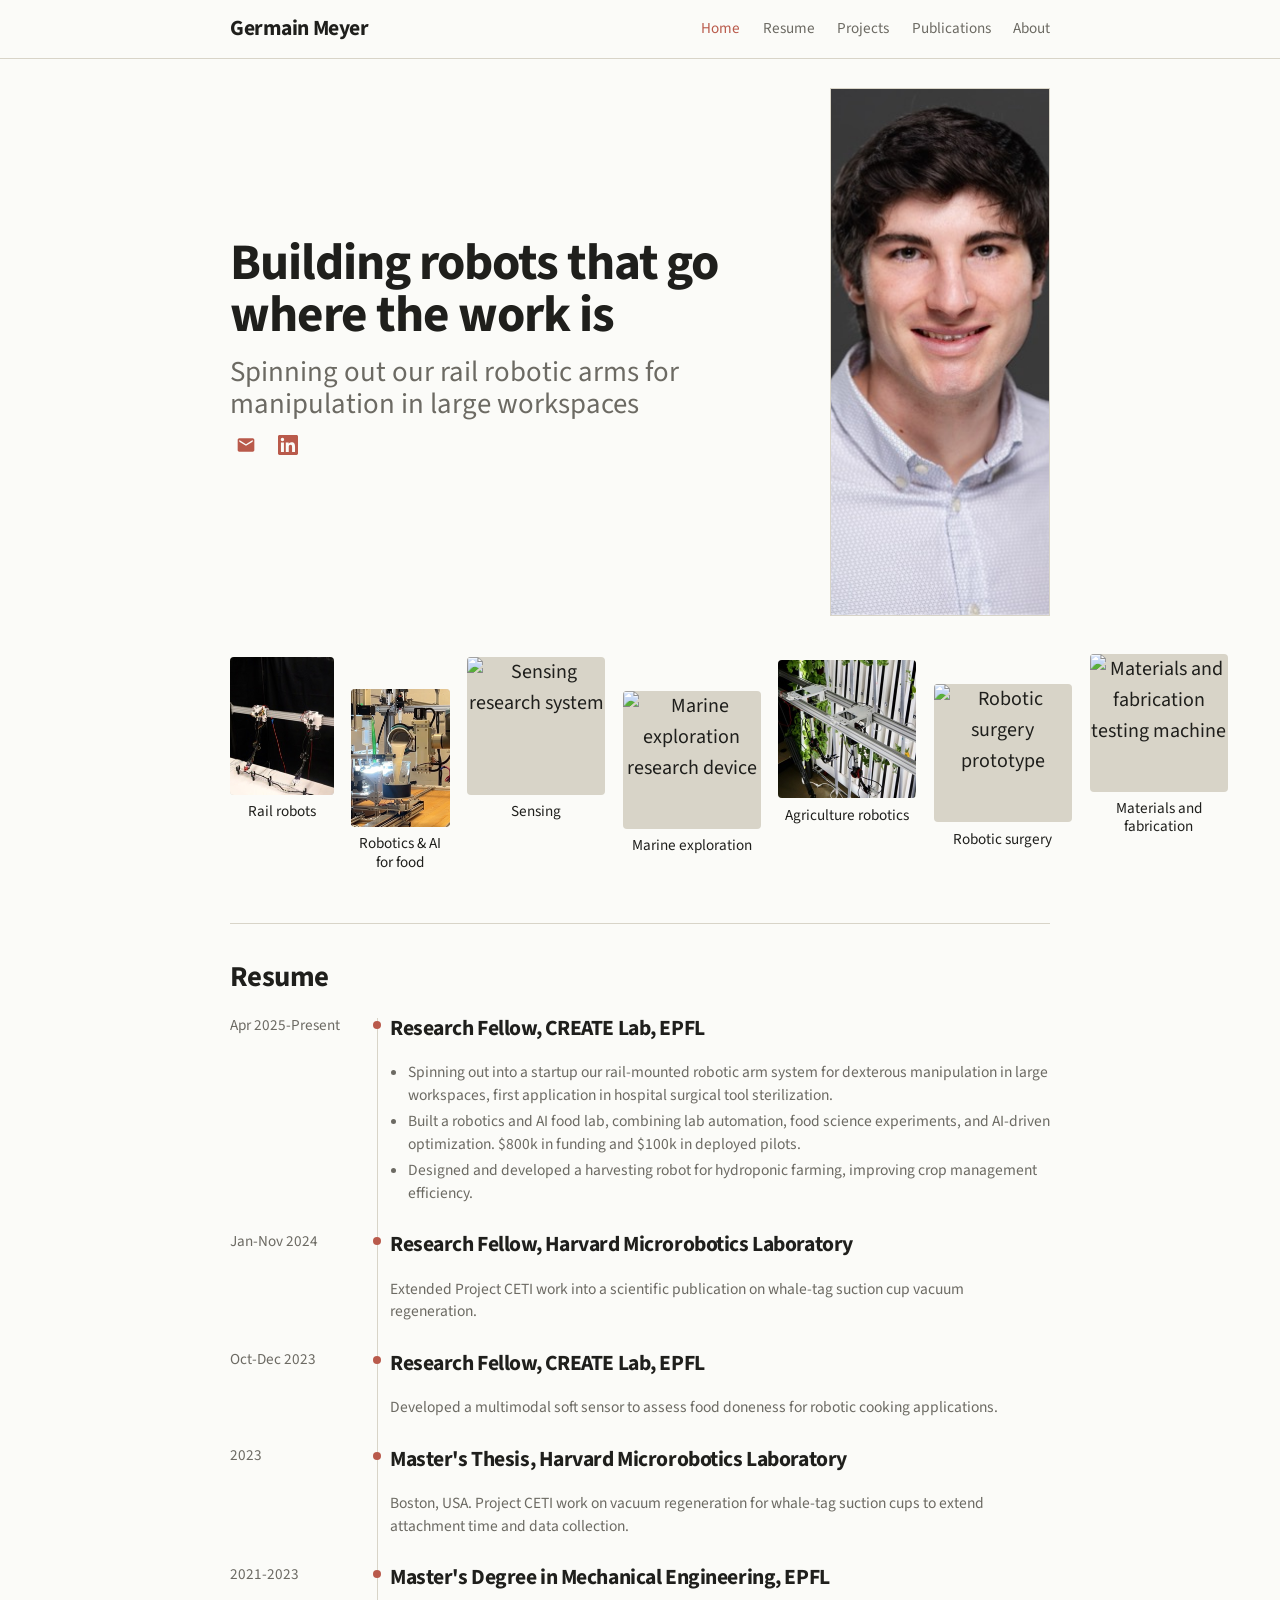
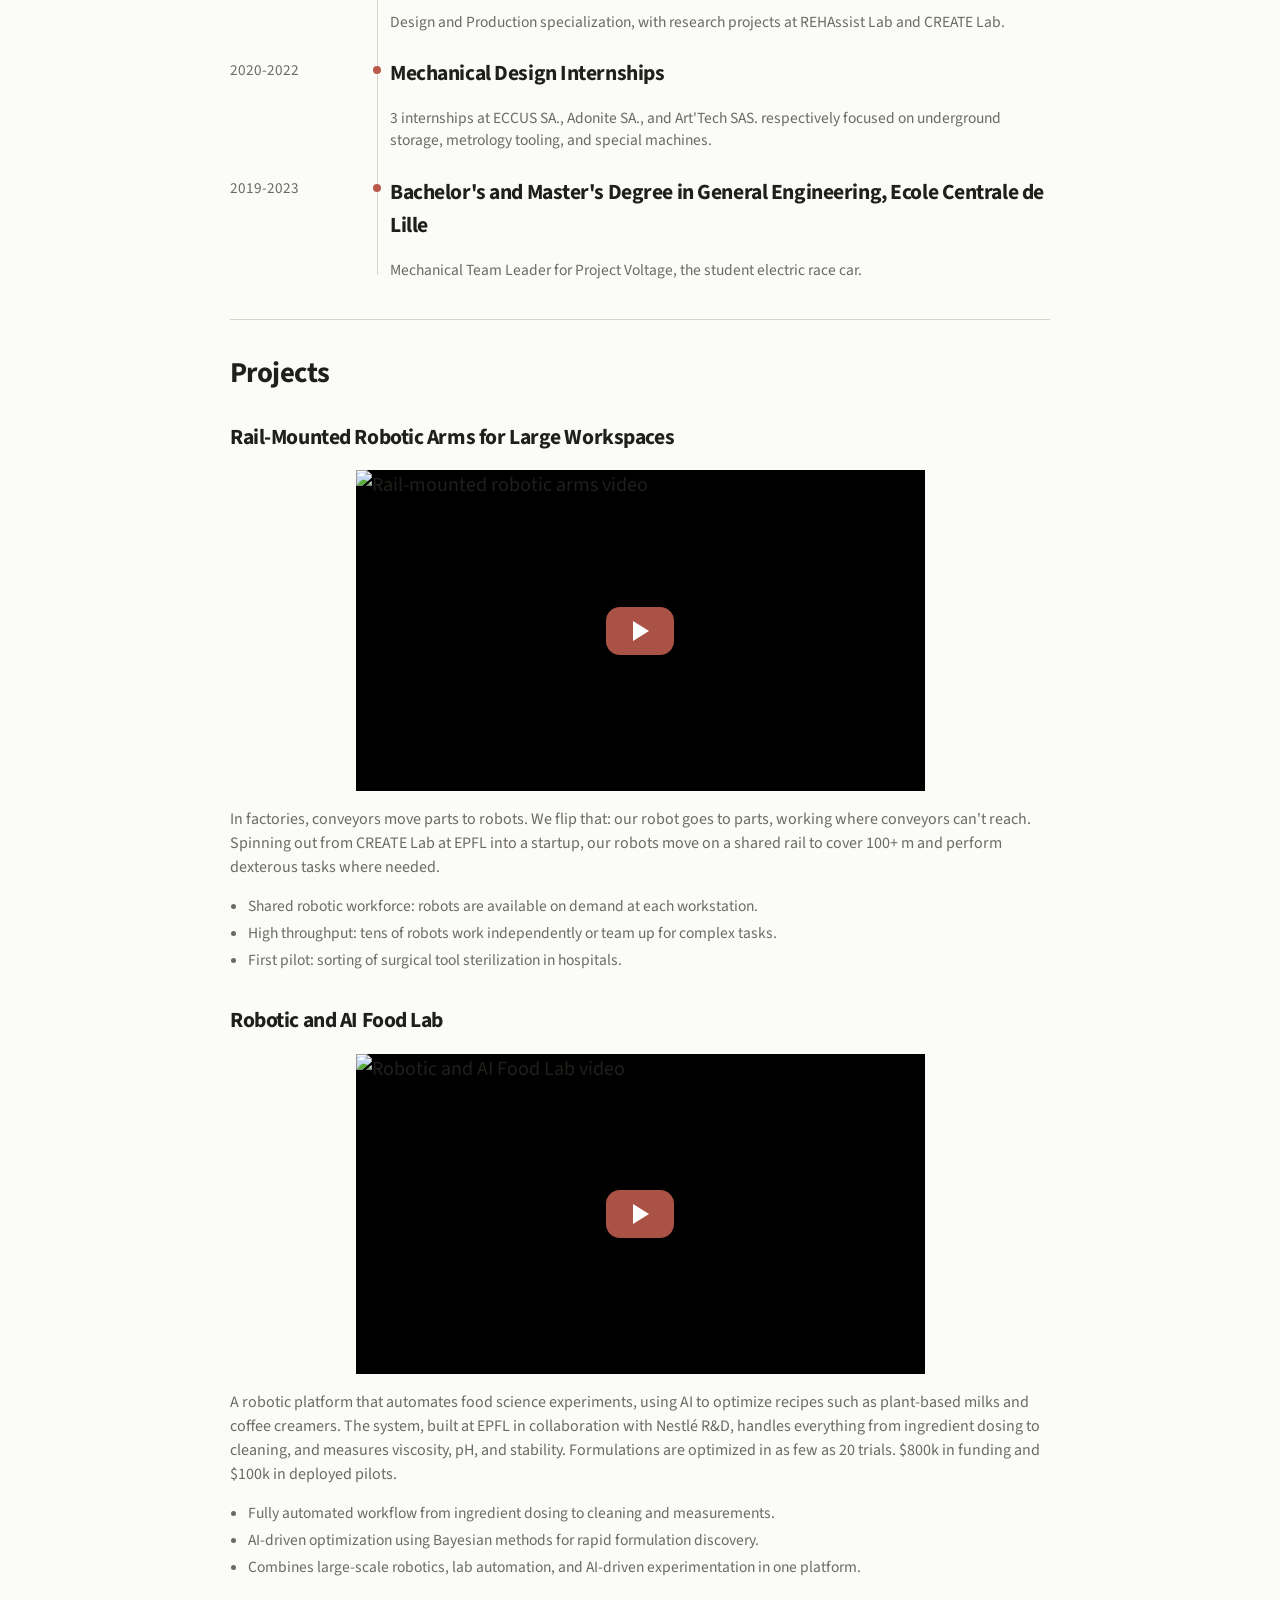
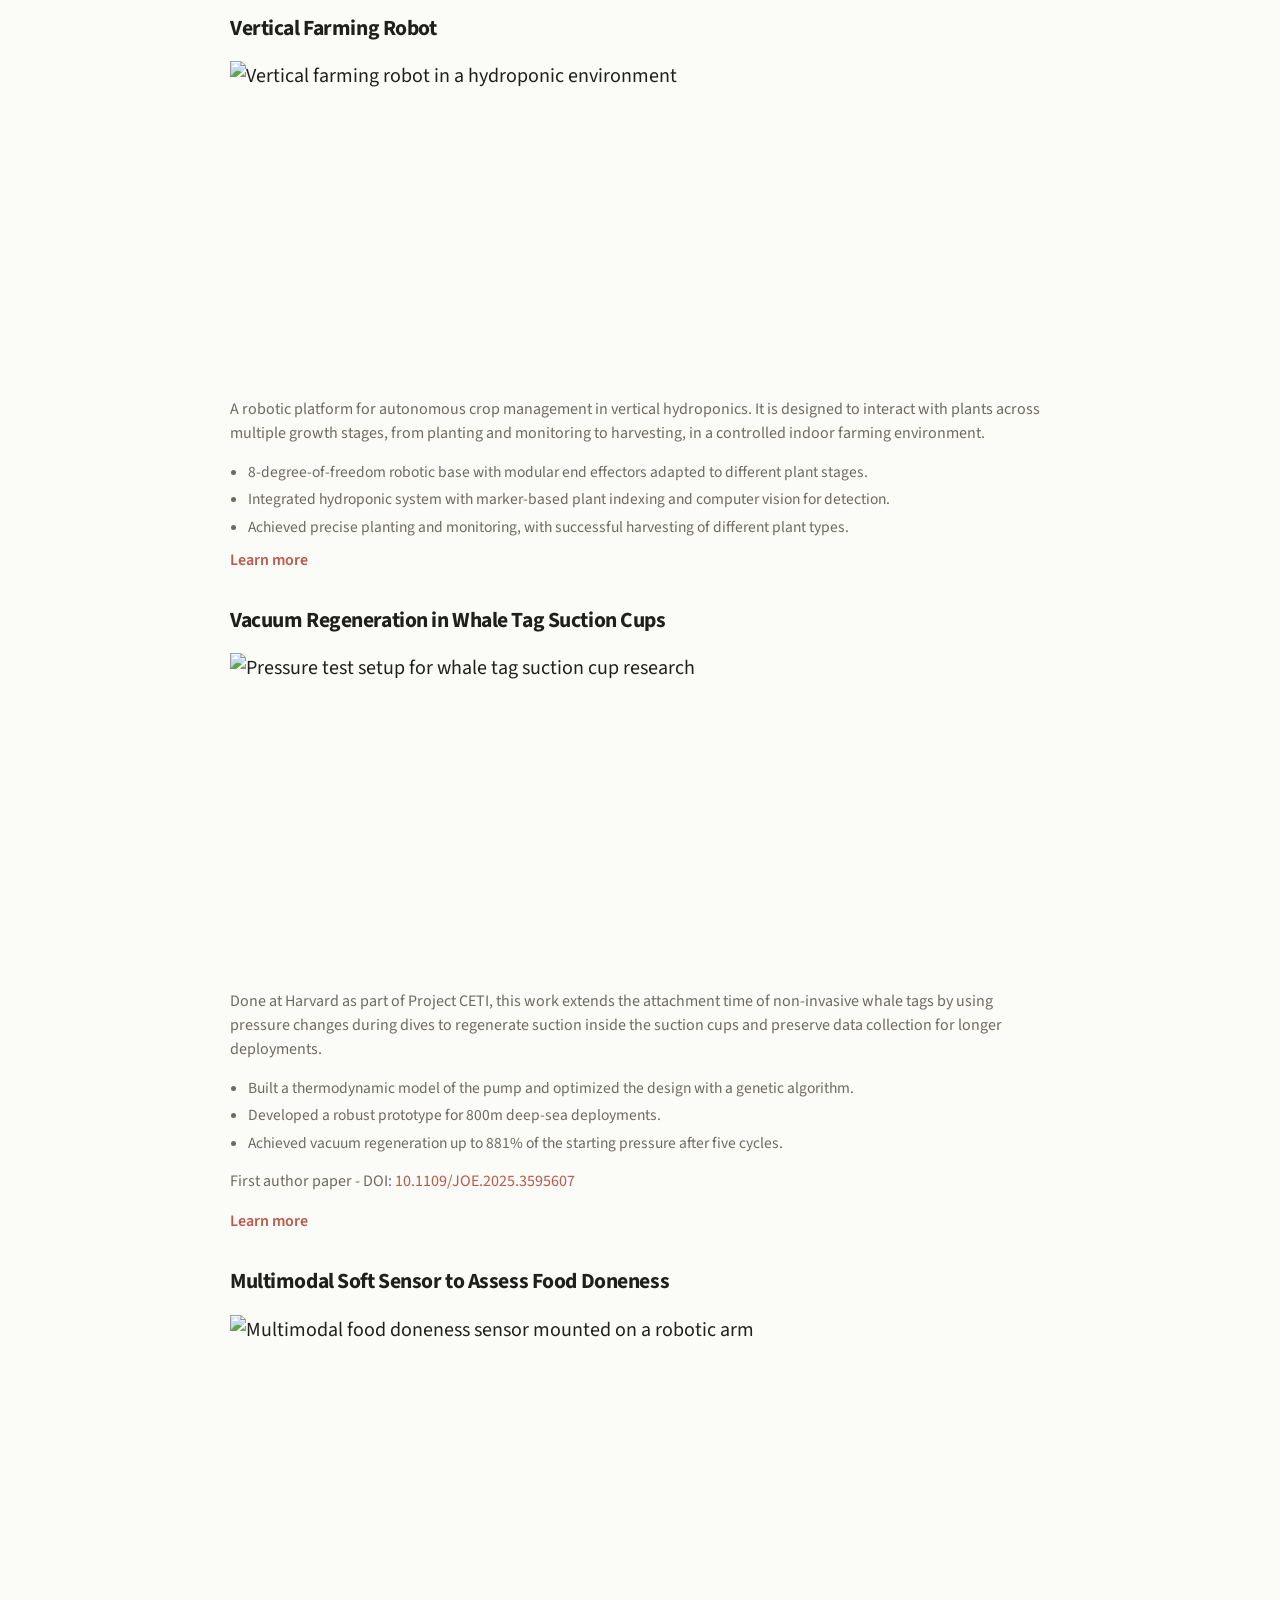
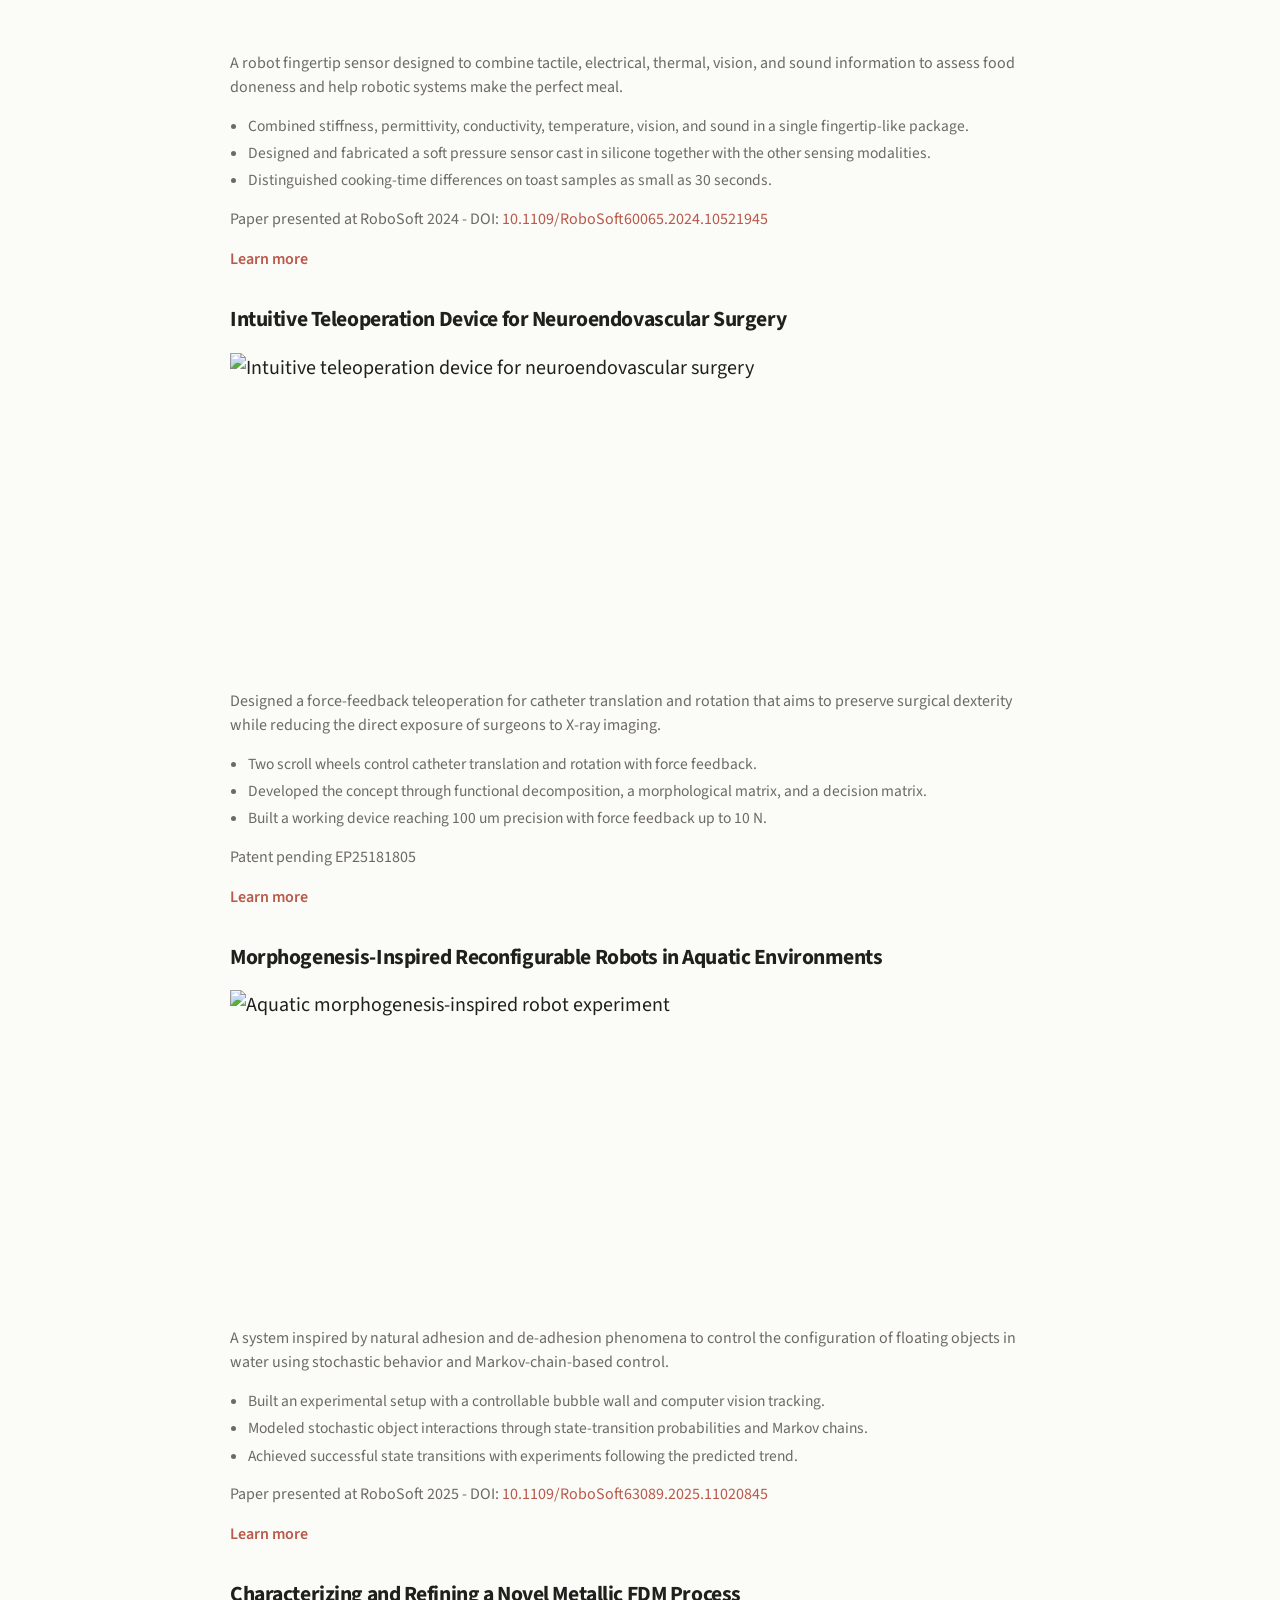
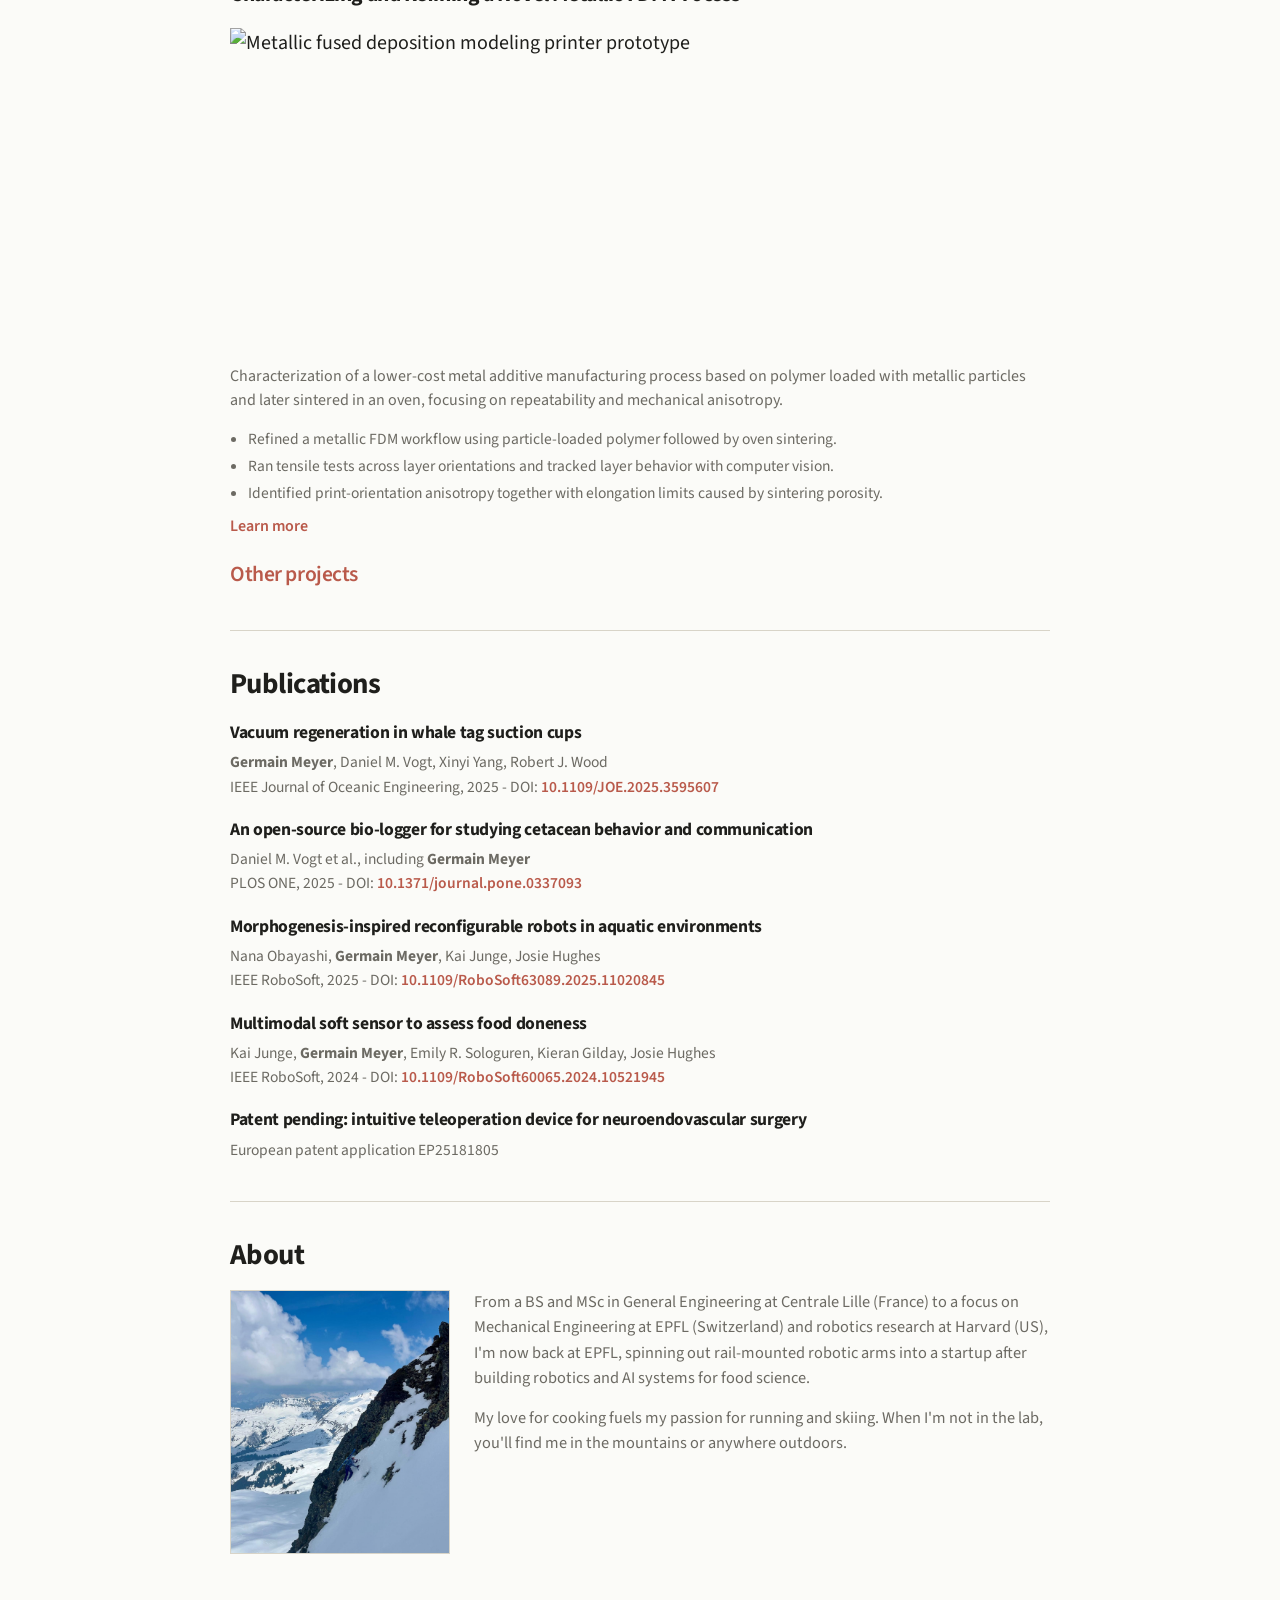
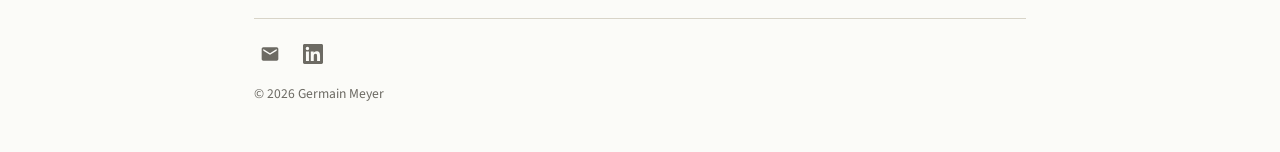
==== commit fa87d7ae: "image update" ====
--- a/index.html
+++ b/index.html
@@ -46,35 +46,35 @@
         </div>
       </div>
       <div class="hero-visual">
-        <img src="images/main.jpeg" alt="main">
+        <img src="images/main.jpeg" alt="main" width="440" height="528" fetchpriority="high">
       </div>
       <div class="domain-gallery" aria-label="Research domains">
         <a class="domain-card" href="#project-rail-robot">
-          <img src="images/rail-robot.jpg" alt="Rail-mounted robotic arm system">
+          <img src="images/rail-robot.jpg" alt="Rail-mounted robotic arm system" width="207" height="276" fetchpriority="high">
           <span>Rail robots</span>
         </a>
         <a class="domain-card" href="#project-food-lab">
-          <img src="images/Robotics and AI for Food.png" alt="Robotics and AI for food research system">
+          <img src="images/Robotics and AI for Food.png" alt="Robotics and AI for food research system" width="197" height="276" fetchpriority="high">
           <span>Robotics &amp; AI for food</span>
         </a>
         <a class="domain-card" href="#project-food-sensor">
-          <img src="images/sensing.jpg" alt="Sensing research system">
+          <img src="images/sensing.jpg" alt="Sensing research system" width="276" height="276" fetchpriority="high">
           <span>Sensing</span>
         </a>
         <a class="domain-card" href="#project-whale-tag">
-          <img src="images/Marine-exploration.png" alt="Marine exploration research device">
+          <img src="images/Marine-exploration.png" alt="Marine exploration research device" width="276" height="276" fetchpriority="high">
           <span>Marine exploration</span>
         </a>
         <a class="domain-card" href="#project-vertical-farming">
-          <img src="images/Agriculture-robotics.jpg" alt="Agriculture robotics platform">
+          <img src="images/Agriculture-robotics.jpg" alt="Agriculture robotics platform" width="276" height="276" fetchpriority="high">
           <span>Agriculture robotics</span>
         </a>
         <a class="domain-card" href="#project-teleoperation">
-          <img src="images/robotic-surgery.jpg" alt="Robotic surgery prototype">
+          <img src="images/robotic-surgery.jpg" alt="Robotic surgery prototype" width="276" height="276" fetchpriority="high">
           <span>Robotic surgery</span>
         </a>
         <a class="domain-card" href="#project-metal-fdm">
-          <img src="images/Materials-and-fabrication.png" alt="Materials and fabrication testing machine">
+          <img src="images/Materials-and-fabrication.png" alt="Materials and fabrication testing machine" width="276" height="276" fetchpriority="high">
           <span>Materials and fabrication</span>
         </a>
       </div>
--- a/styles.css
+++ b/styles.css
@@ -252,6 +252,8 @@
   max-width: 170px;
   object-fit: contain;
   display: block;
+  background: var(--line);
+  border-radius: 4px;
 }
 
 .domain-card span {
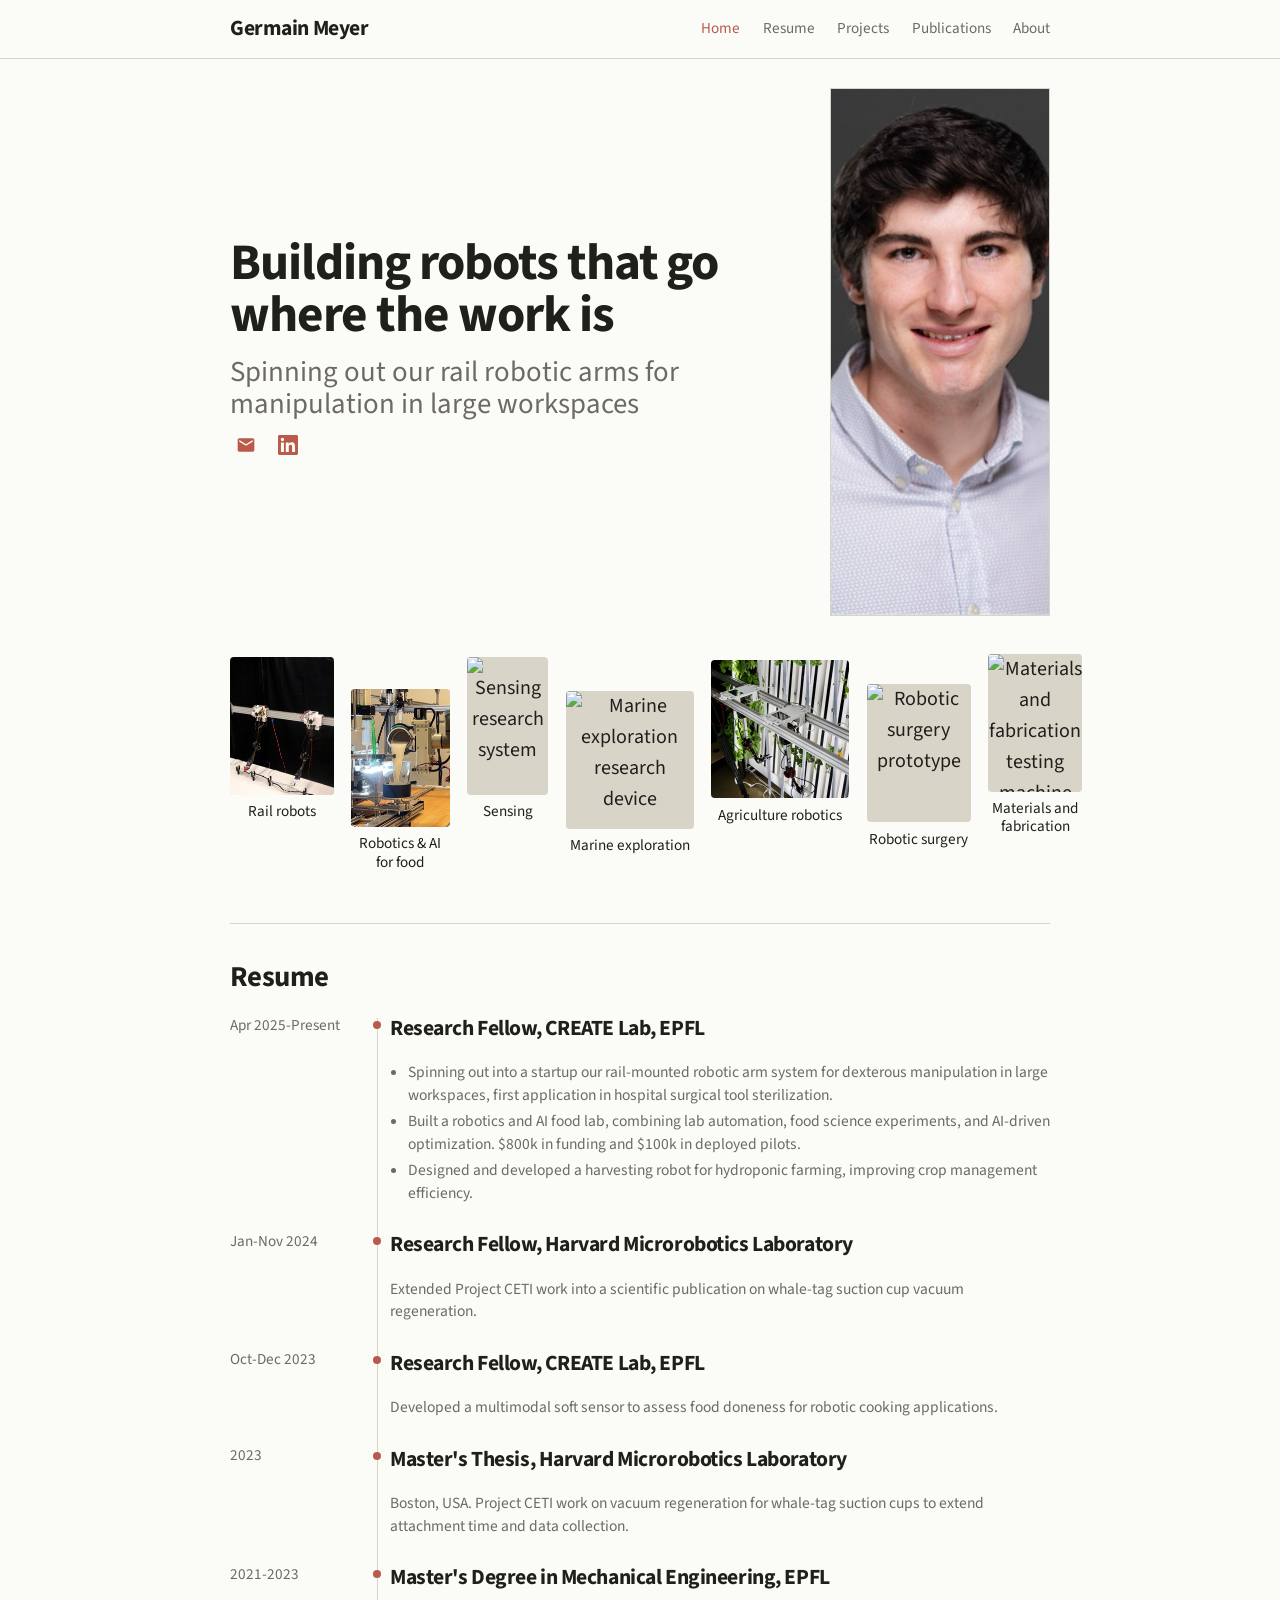
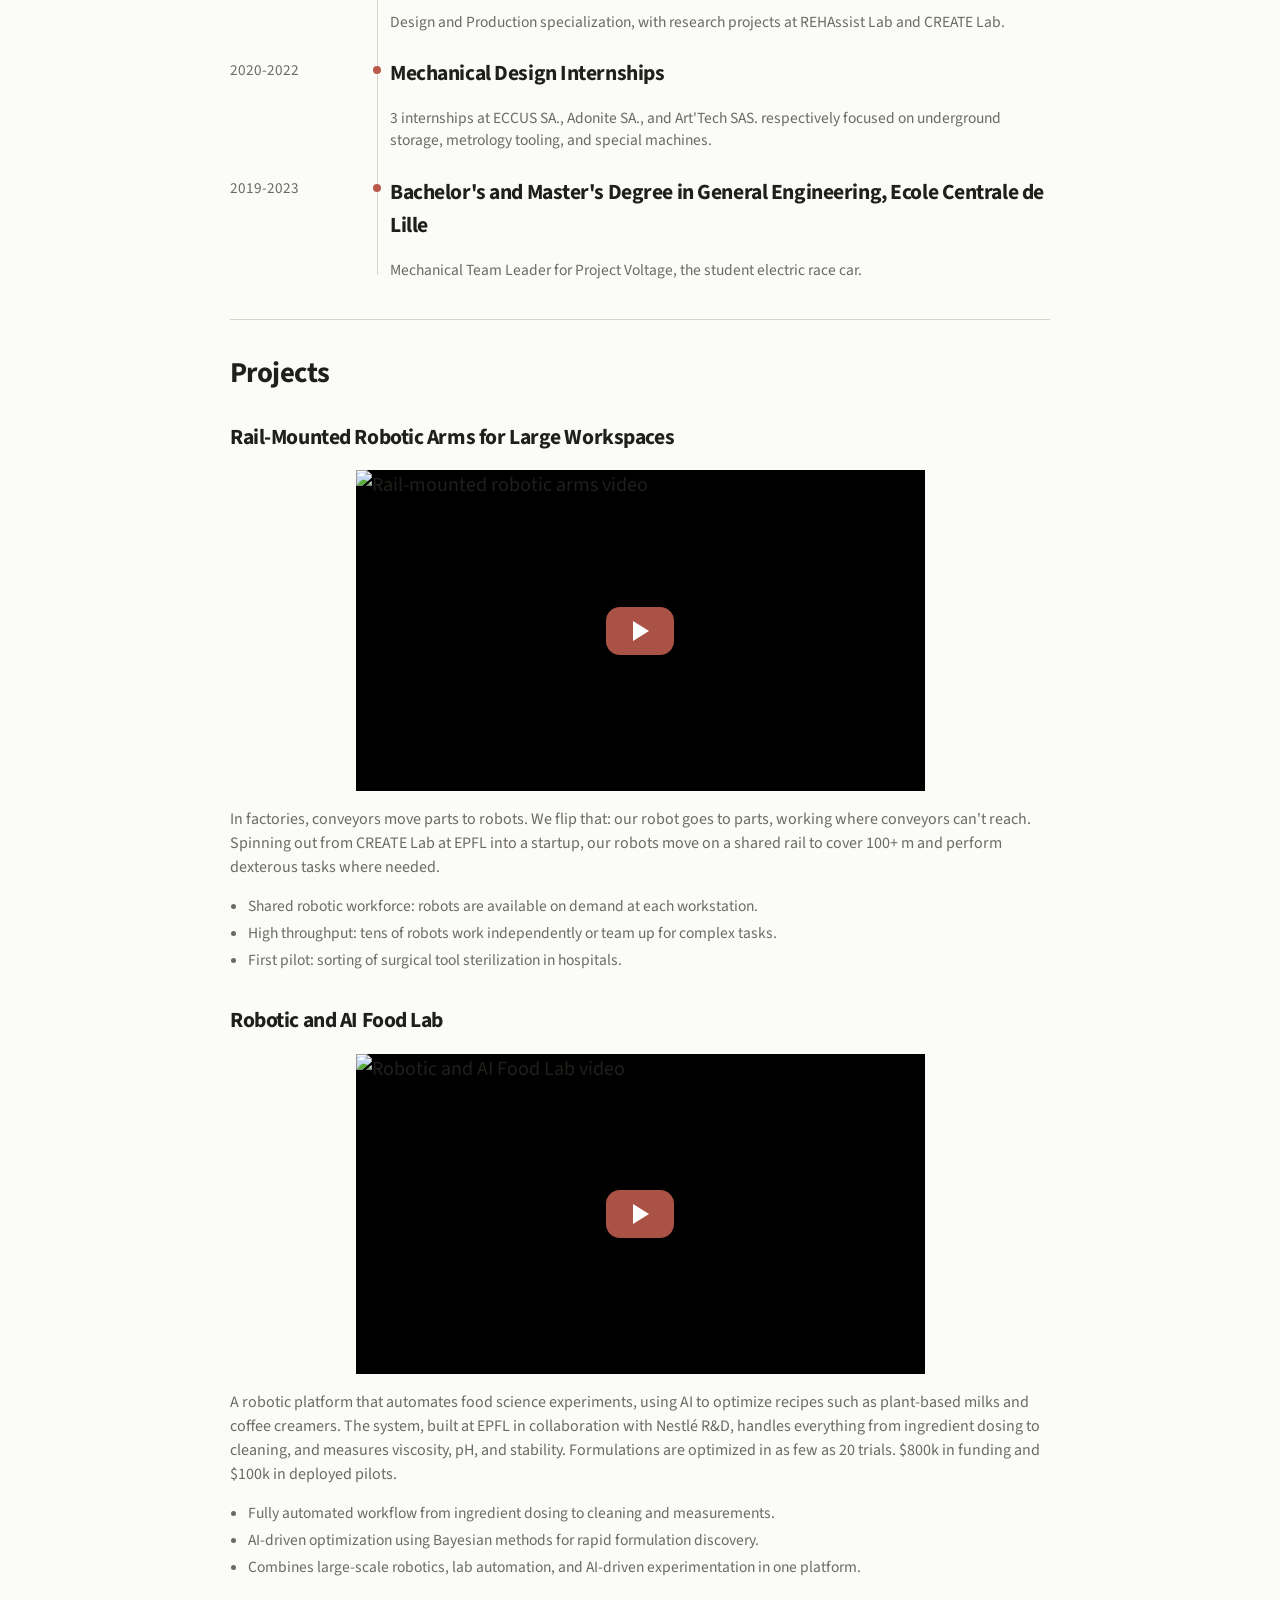
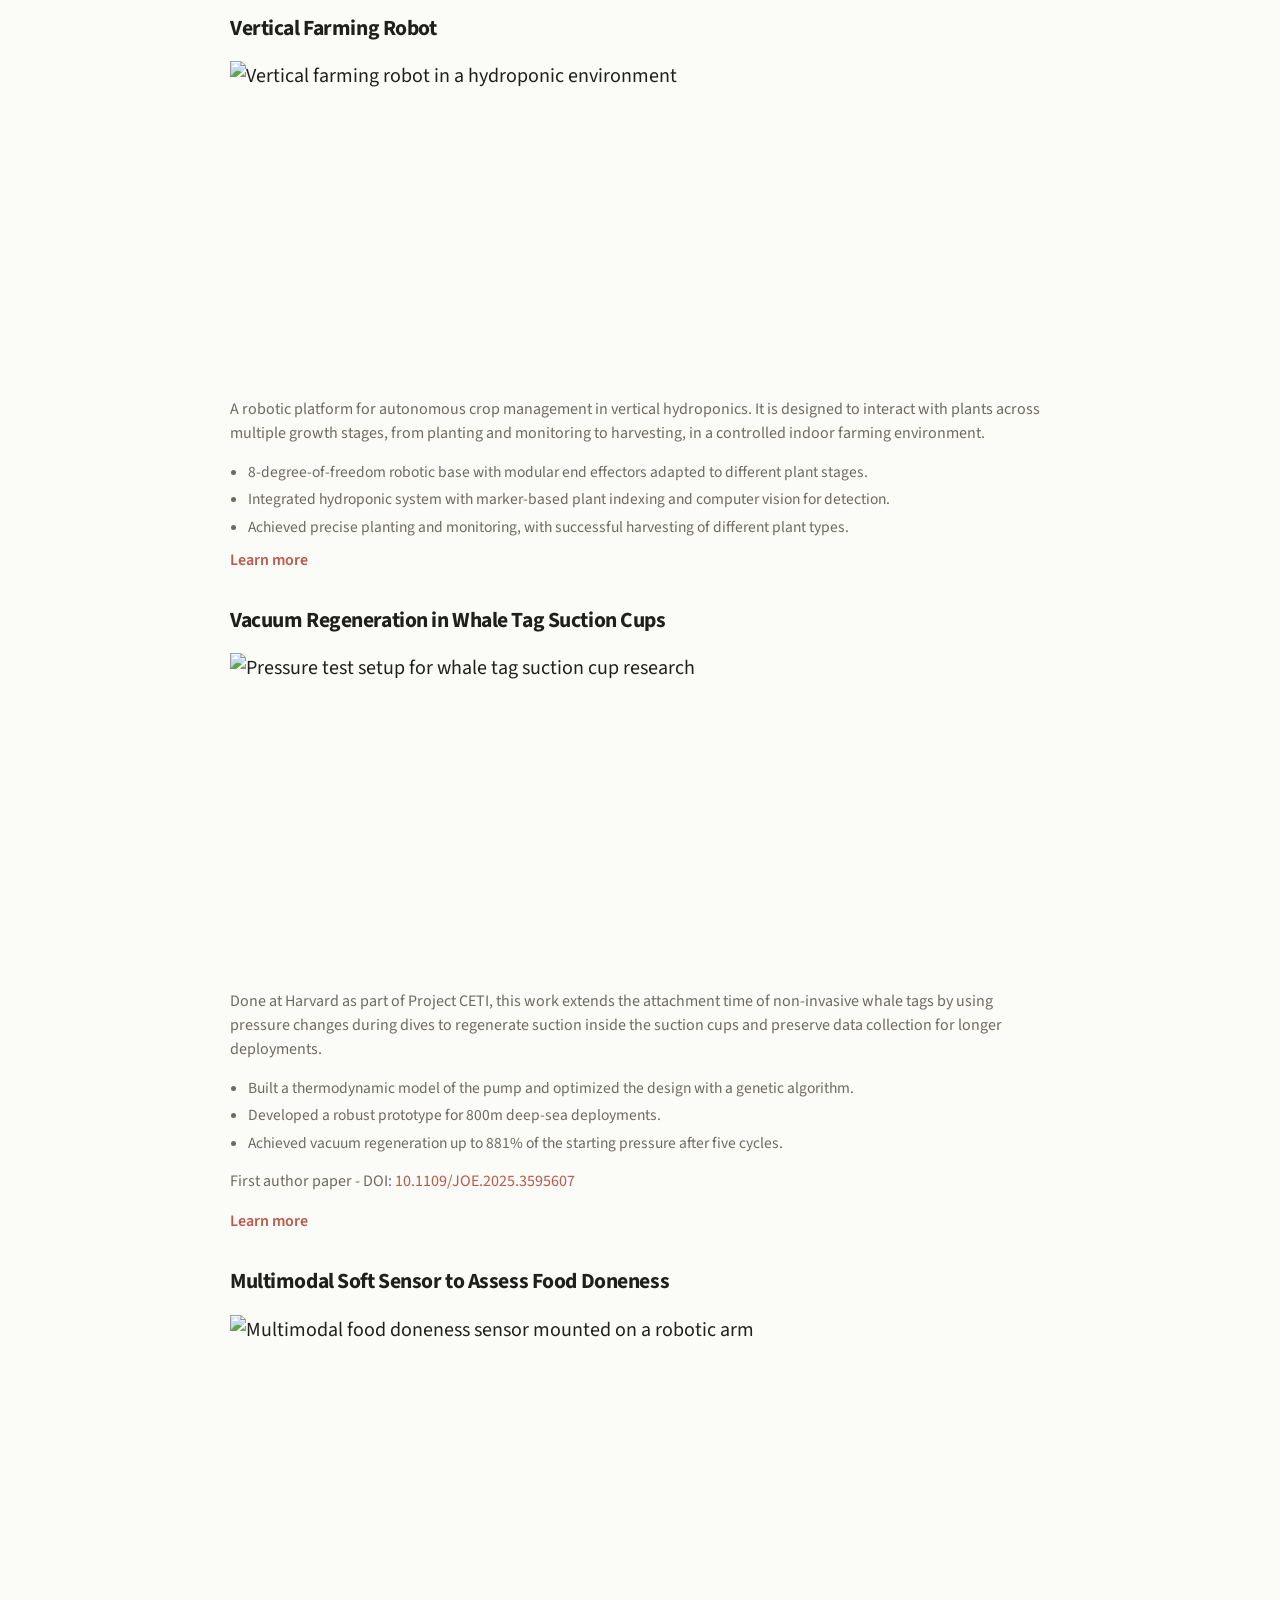
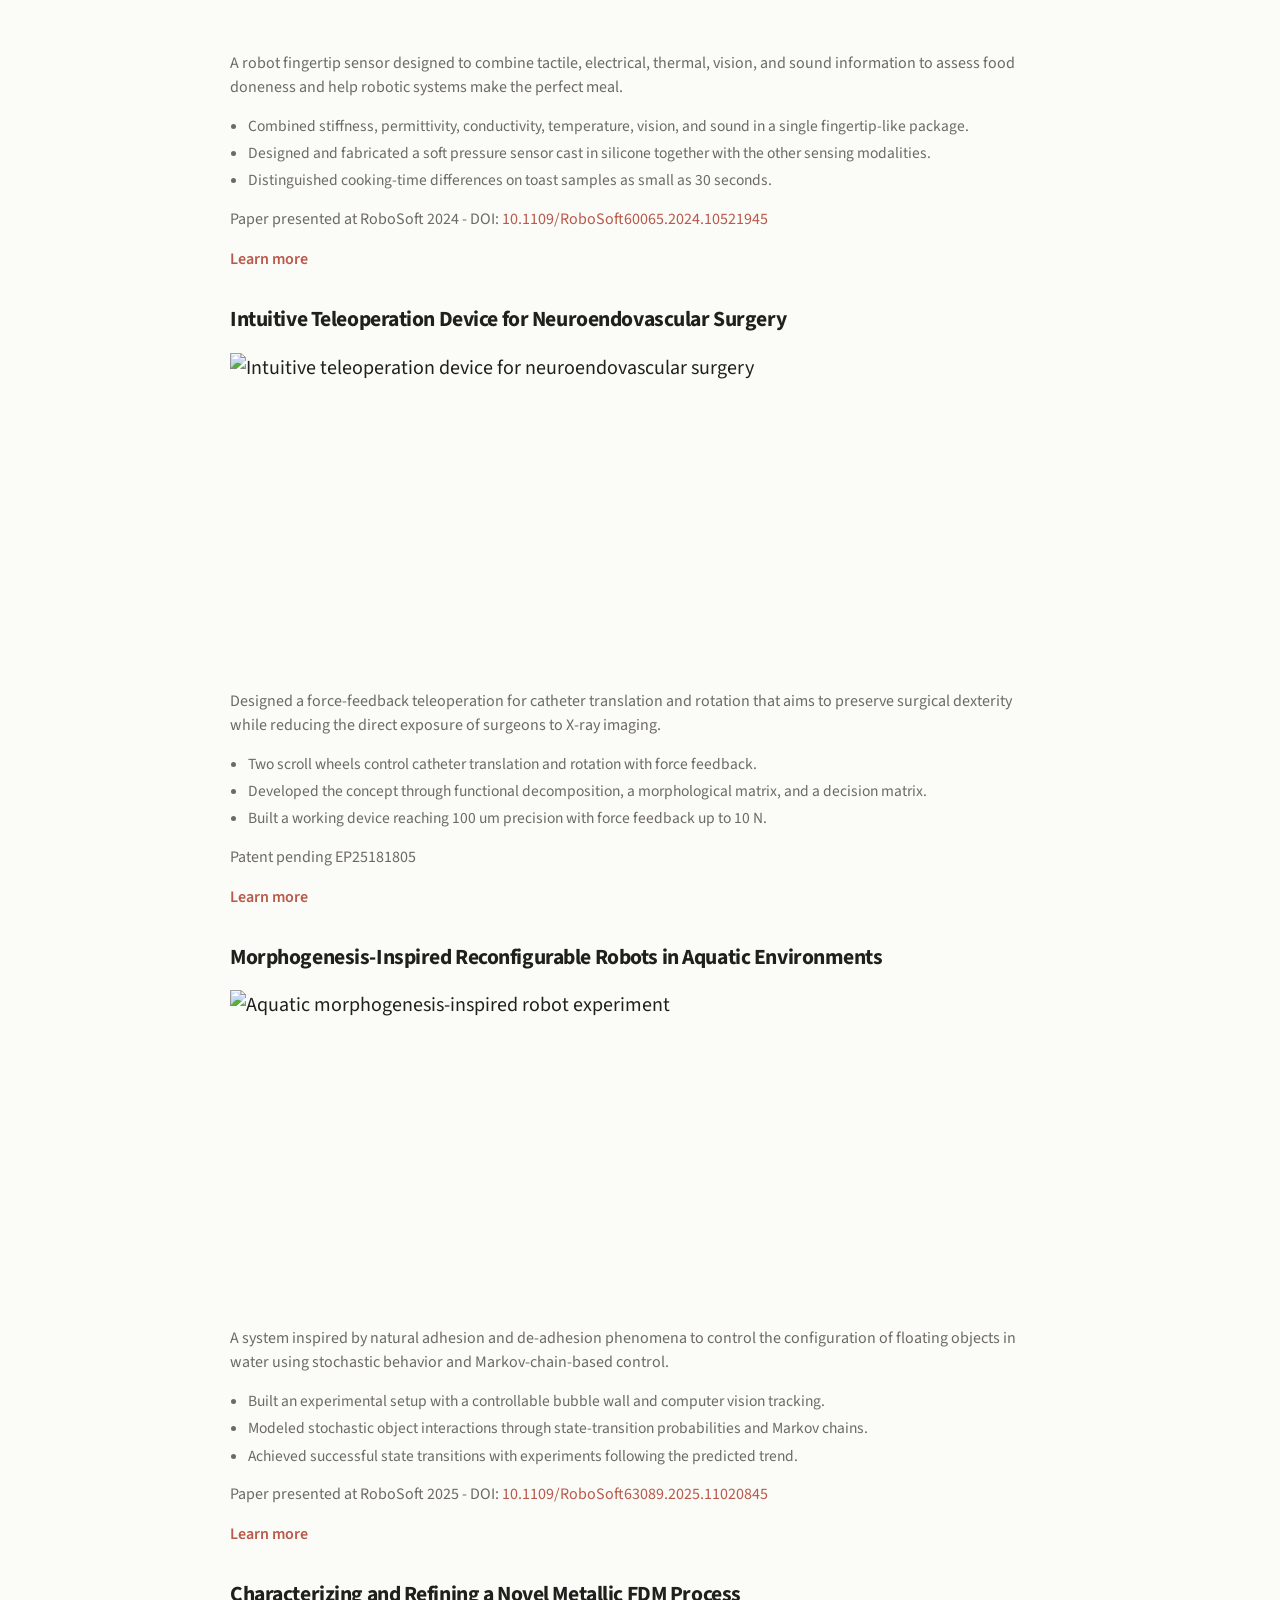
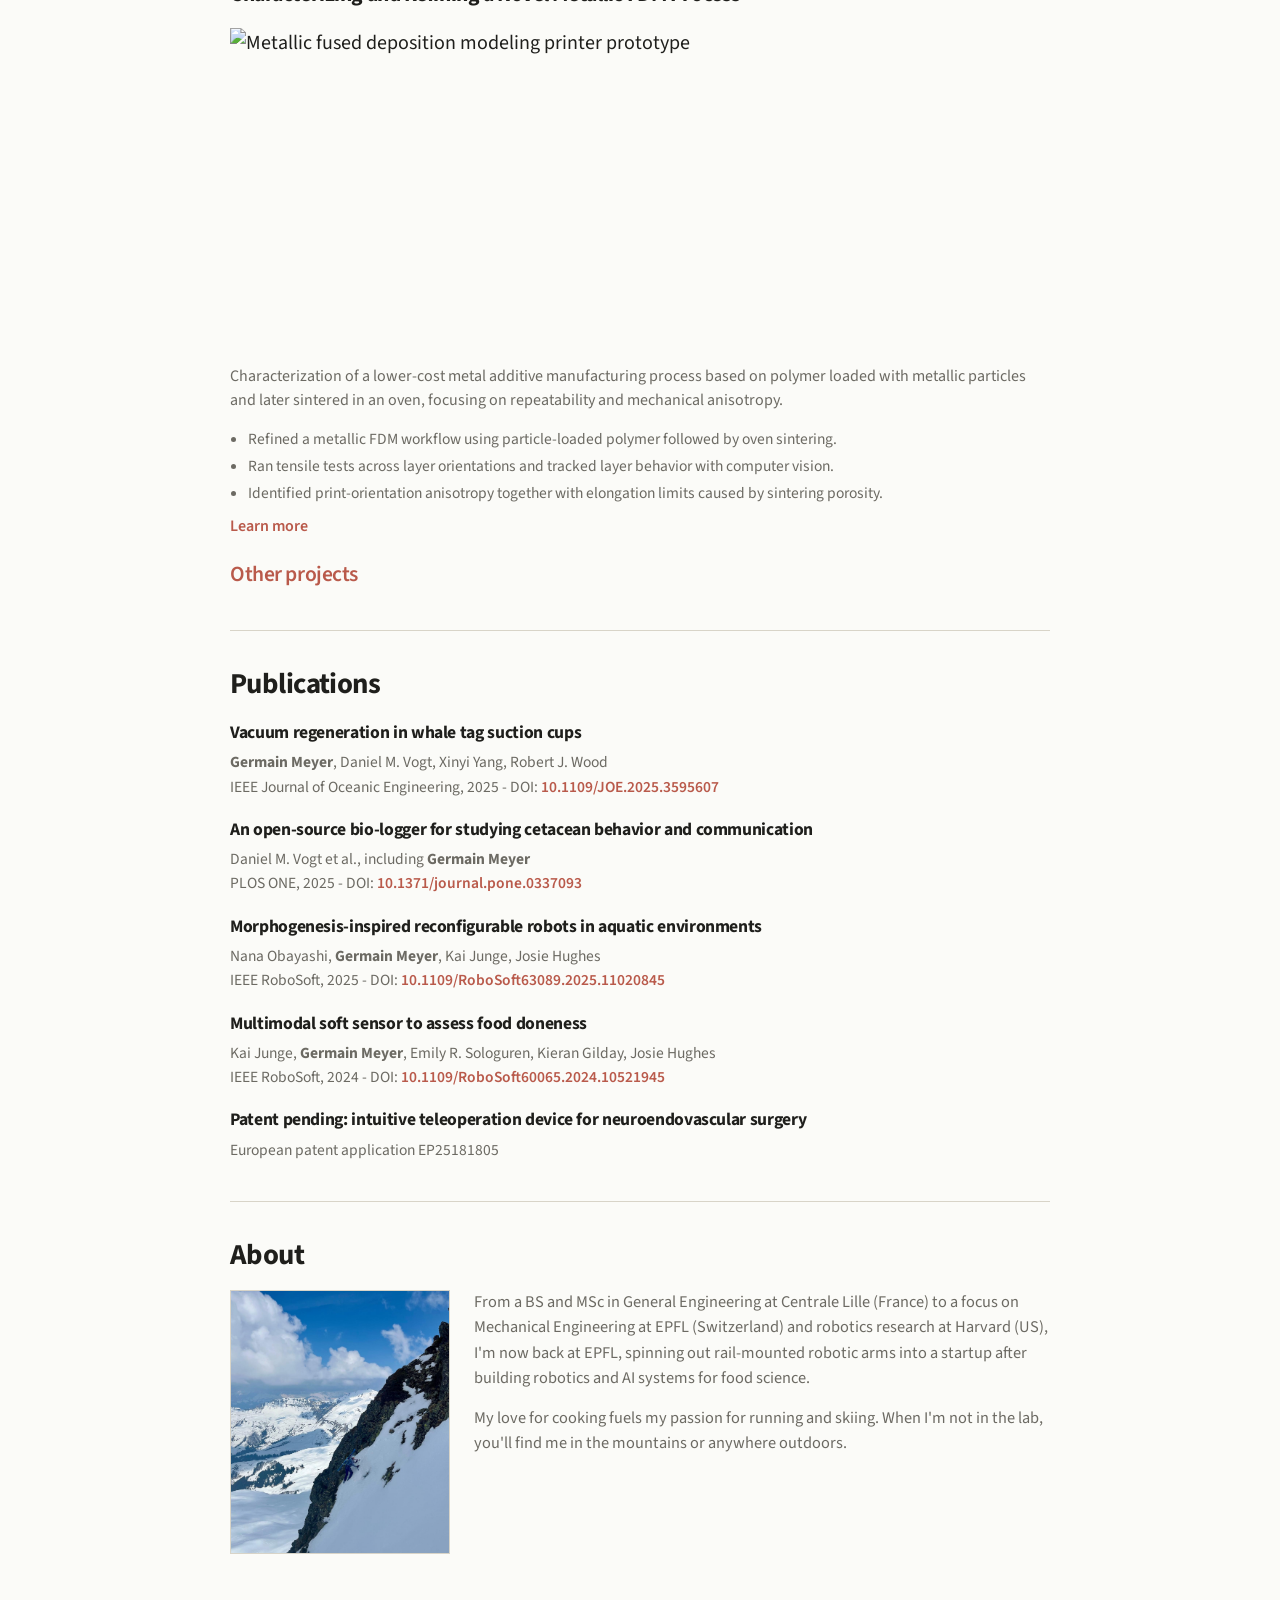
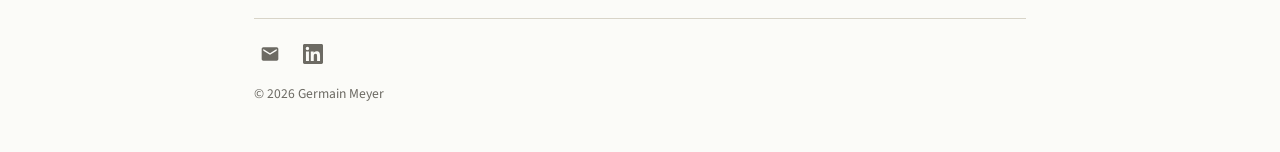
==== commit 294d6019: "fix: correct width/height attributes on domain card images" ====
--- a/index.html
+++ b/index.html
@@ -58,11 +58,11 @@
           <span>Robotics &amp; AI for food</span>
         </a>
         <a class="domain-card" href="#project-food-sensor">
-          <img src="images/sensing.jpg" alt="Sensing research system" width="276" height="276" fetchpriority="high">
+          <img src="images/sensing.jpg" alt="Sensing research system" width="102" height="174" fetchpriority="high">
           <span>Sensing</span>
         </a>
         <a class="domain-card" href="#project-whale-tag">
-          <img src="images/Marine-exploration.png" alt="Marine exploration research device" width="276" height="276" fetchpriority="high">
+          <img src="images/Marine-exploration.png" alt="Marine exploration research device" width="315" height="339" fetchpriority="high">
           <span>Marine exploration</span>
         </a>
         <a class="domain-card" href="#project-vertical-farming">
@@ -70,11 +70,11 @@
           <span>Agriculture robotics</span>
         </a>
         <a class="domain-card" href="#project-teleoperation">
-          <img src="images/robotic-surgery.jpg" alt="Robotic surgery prototype" width="276" height="276" fetchpriority="high">
+          <img src="images/robotic-surgery.jpg" alt="Robotic surgery prototype" width="211" height="281" fetchpriority="high">
           <span>Robotic surgery</span>
         </a>
         <a class="domain-card" href="#project-metal-fdm">
-          <img src="images/Materials-and-fabrication.png" alt="Materials and fabrication testing machine" width="276" height="276" fetchpriority="high">
+          <img src="images/Materials-and-fabrication.png" alt="Materials and fabrication testing machine" width="315" height="462" fetchpriority="high">
           <span>Materials and fabrication</span>
         </a>
       </div>
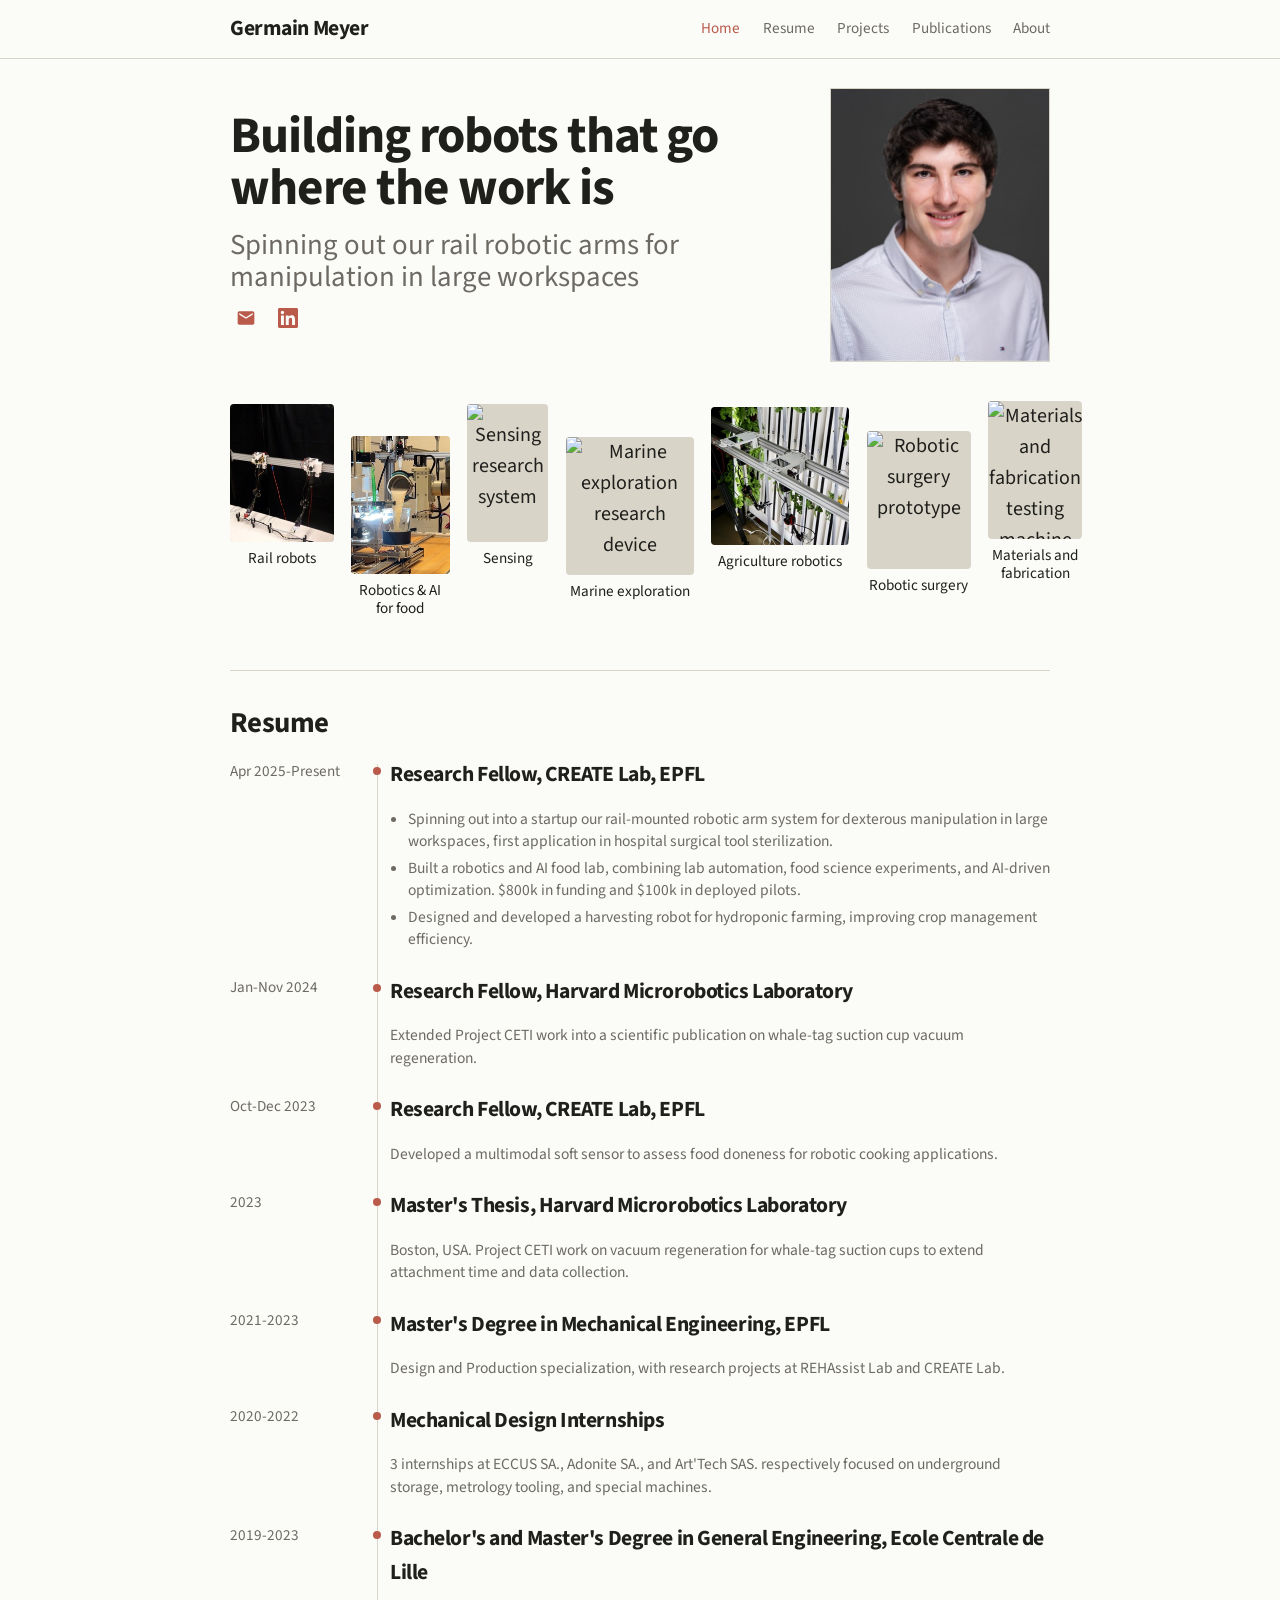
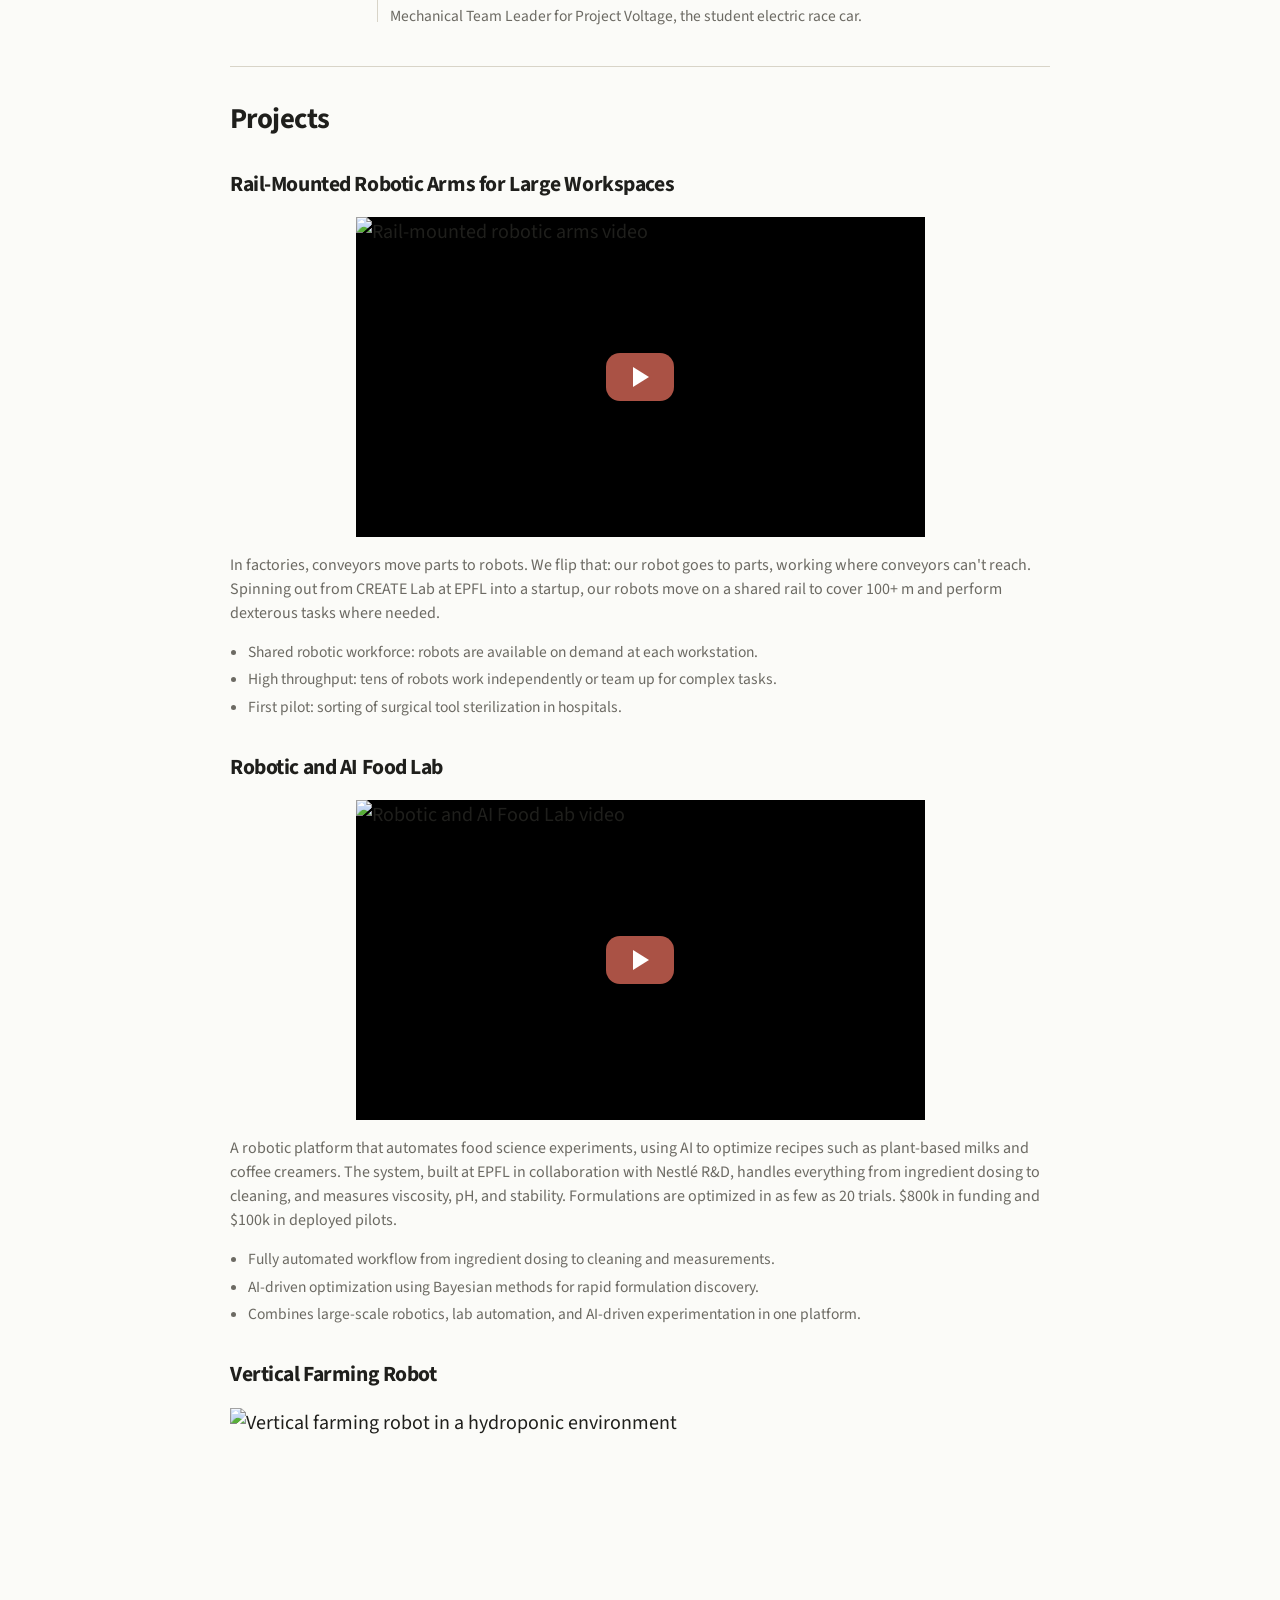
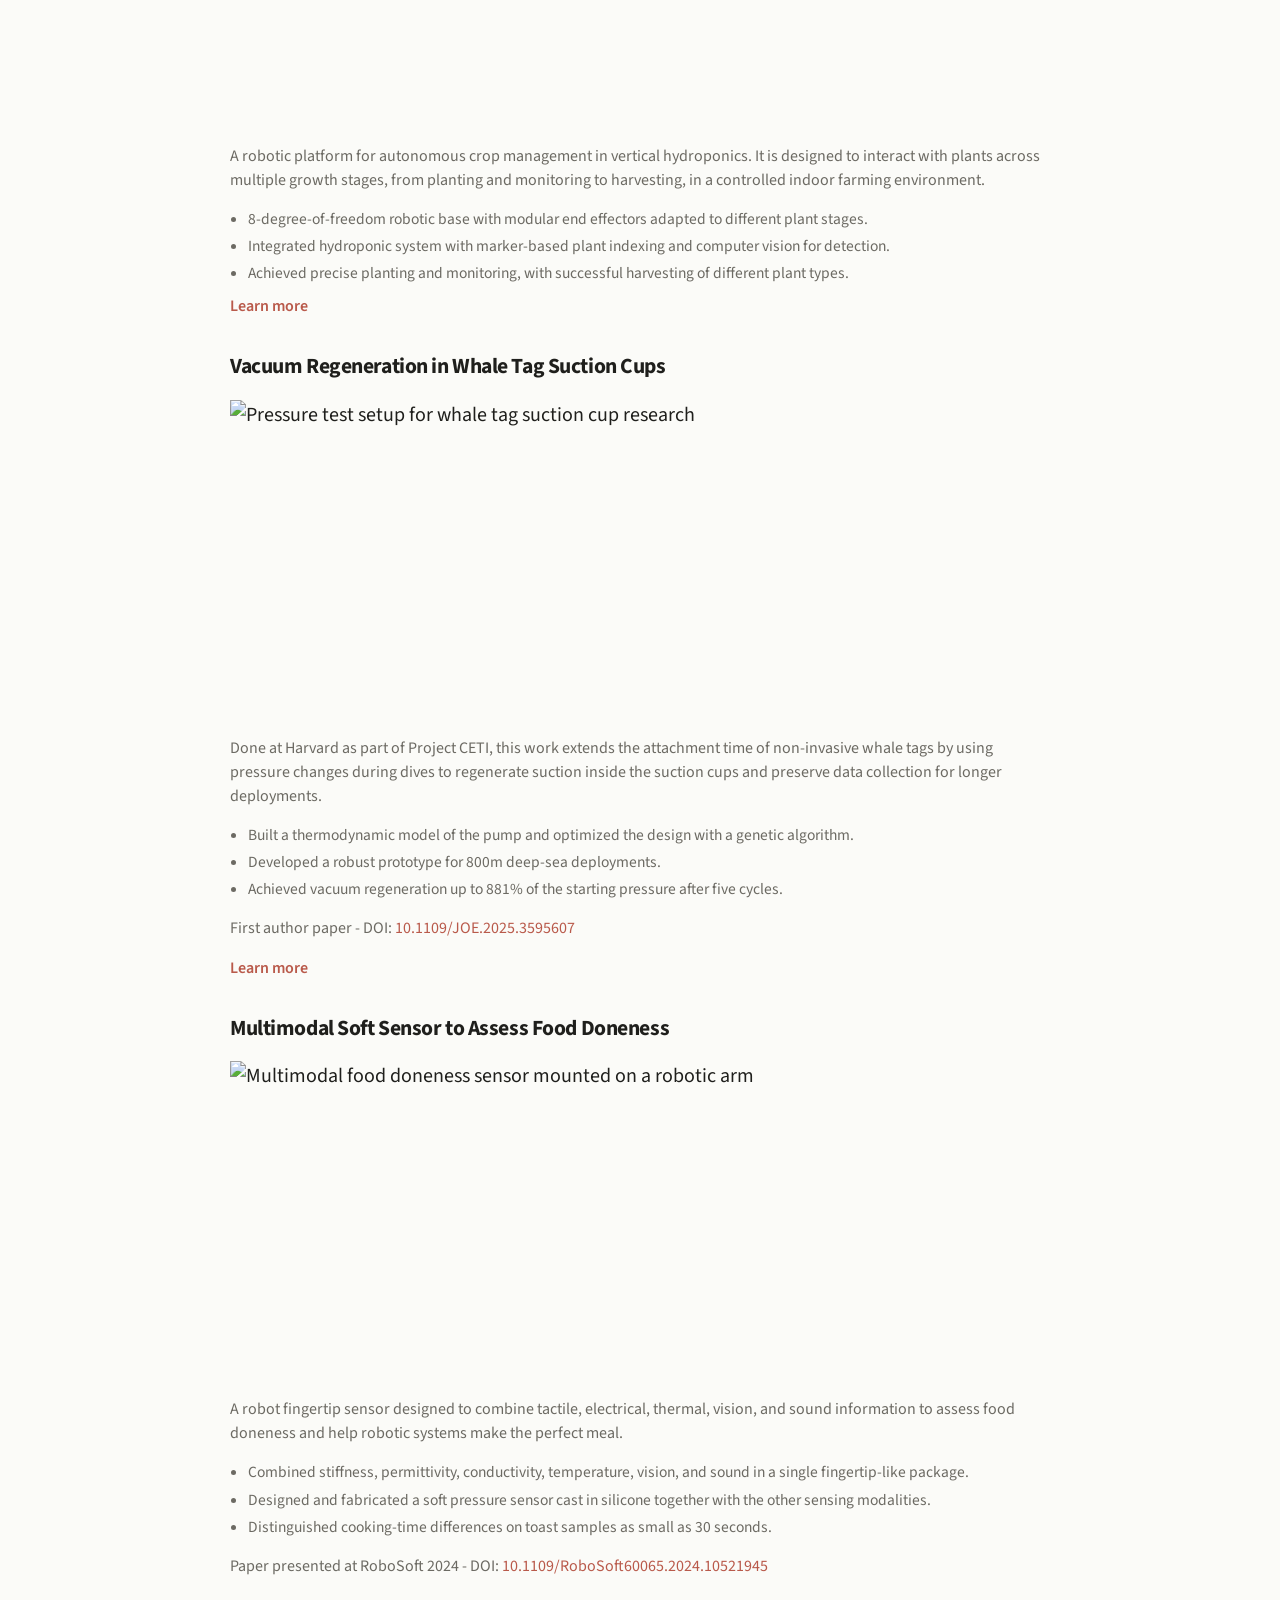
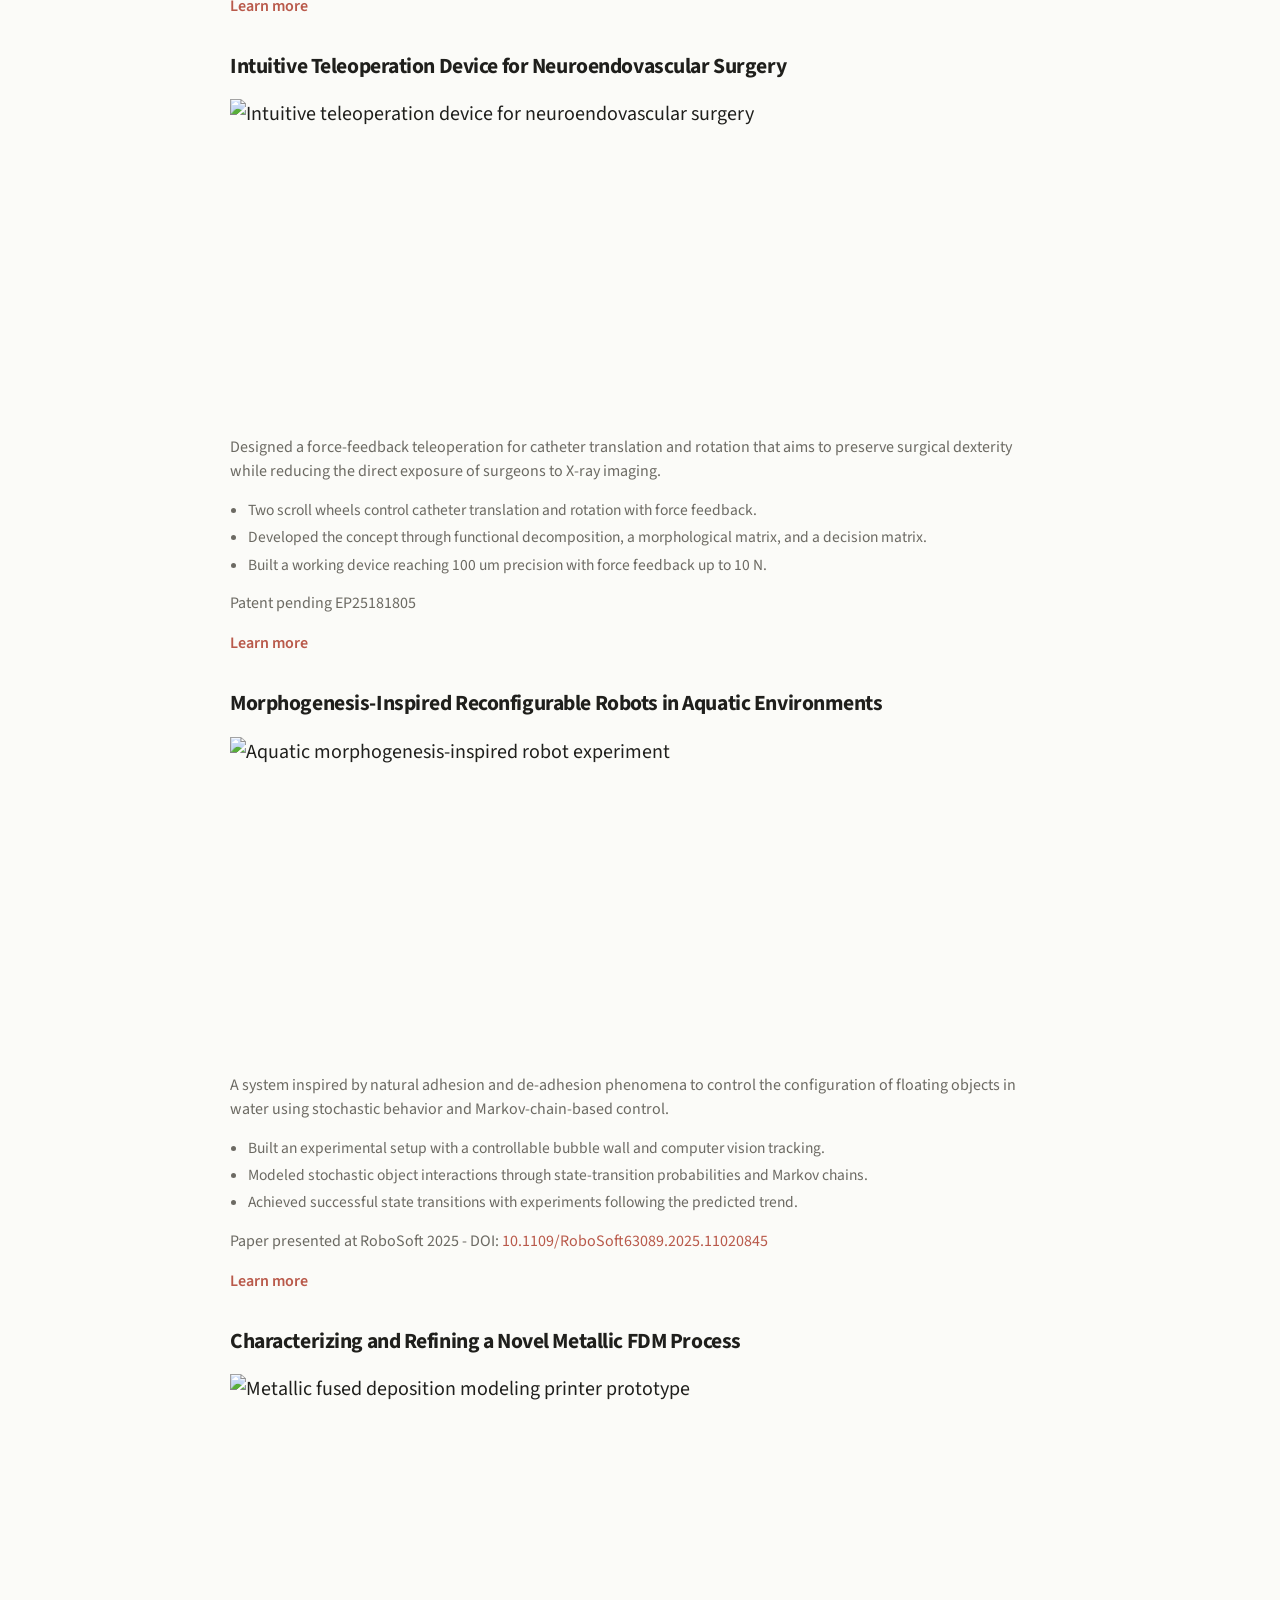
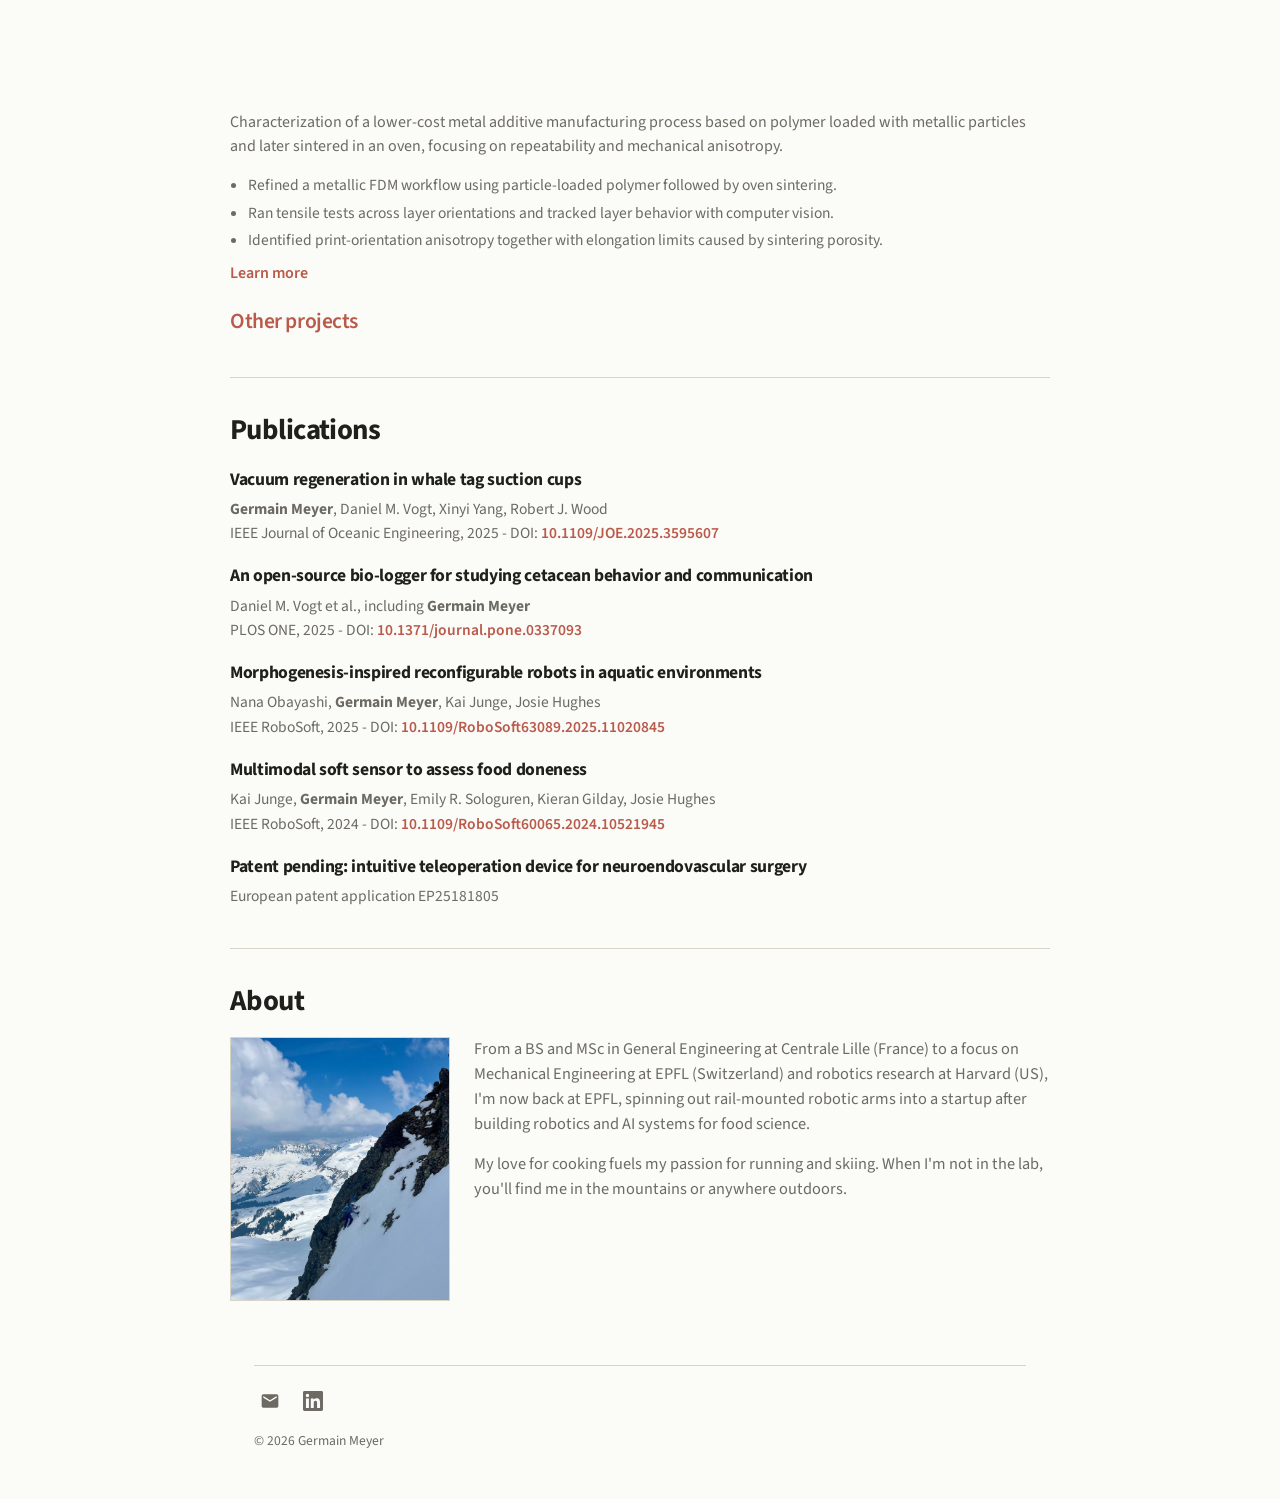
==== commit 211c8863: "fix: show hero photo at natural aspect ratio, no CSS cropping" ====
--- a/index.html
+++ b/index.html
@@ -46,7 +46,7 @@
         </div>
       </div>
       <div class="hero-visual">
-        <img src="images/main.jpeg" alt="main" width="440" height="528" fetchpriority="high">
+        <img src="images/main.jpeg" alt="main" width="440" height="550" fetchpriority="high">
       </div>
       <div class="domain-gallery" aria-label="Research domains">
         <a class="domain-card" href="#project-rail-robot">
--- a/styles.css
+++ b/styles.css
@@ -305,9 +305,9 @@
 
 .hero-visual img {
   border-radius: 0;
-  aspect-ratio: 1 / 1.2;
-  object-fit: cover;
   width: 100%;
+  height: auto;
+  display: block;
   border: 1px solid var(--line);
 }
 
@@ -739,10 +739,6 @@
     padding-top: 0;
   }
 
-  .hero-visual img {
-    aspect-ratio: 1 / 1.15;
-  }
-
   .timeline::before {
     left: 0.32rem;
   }
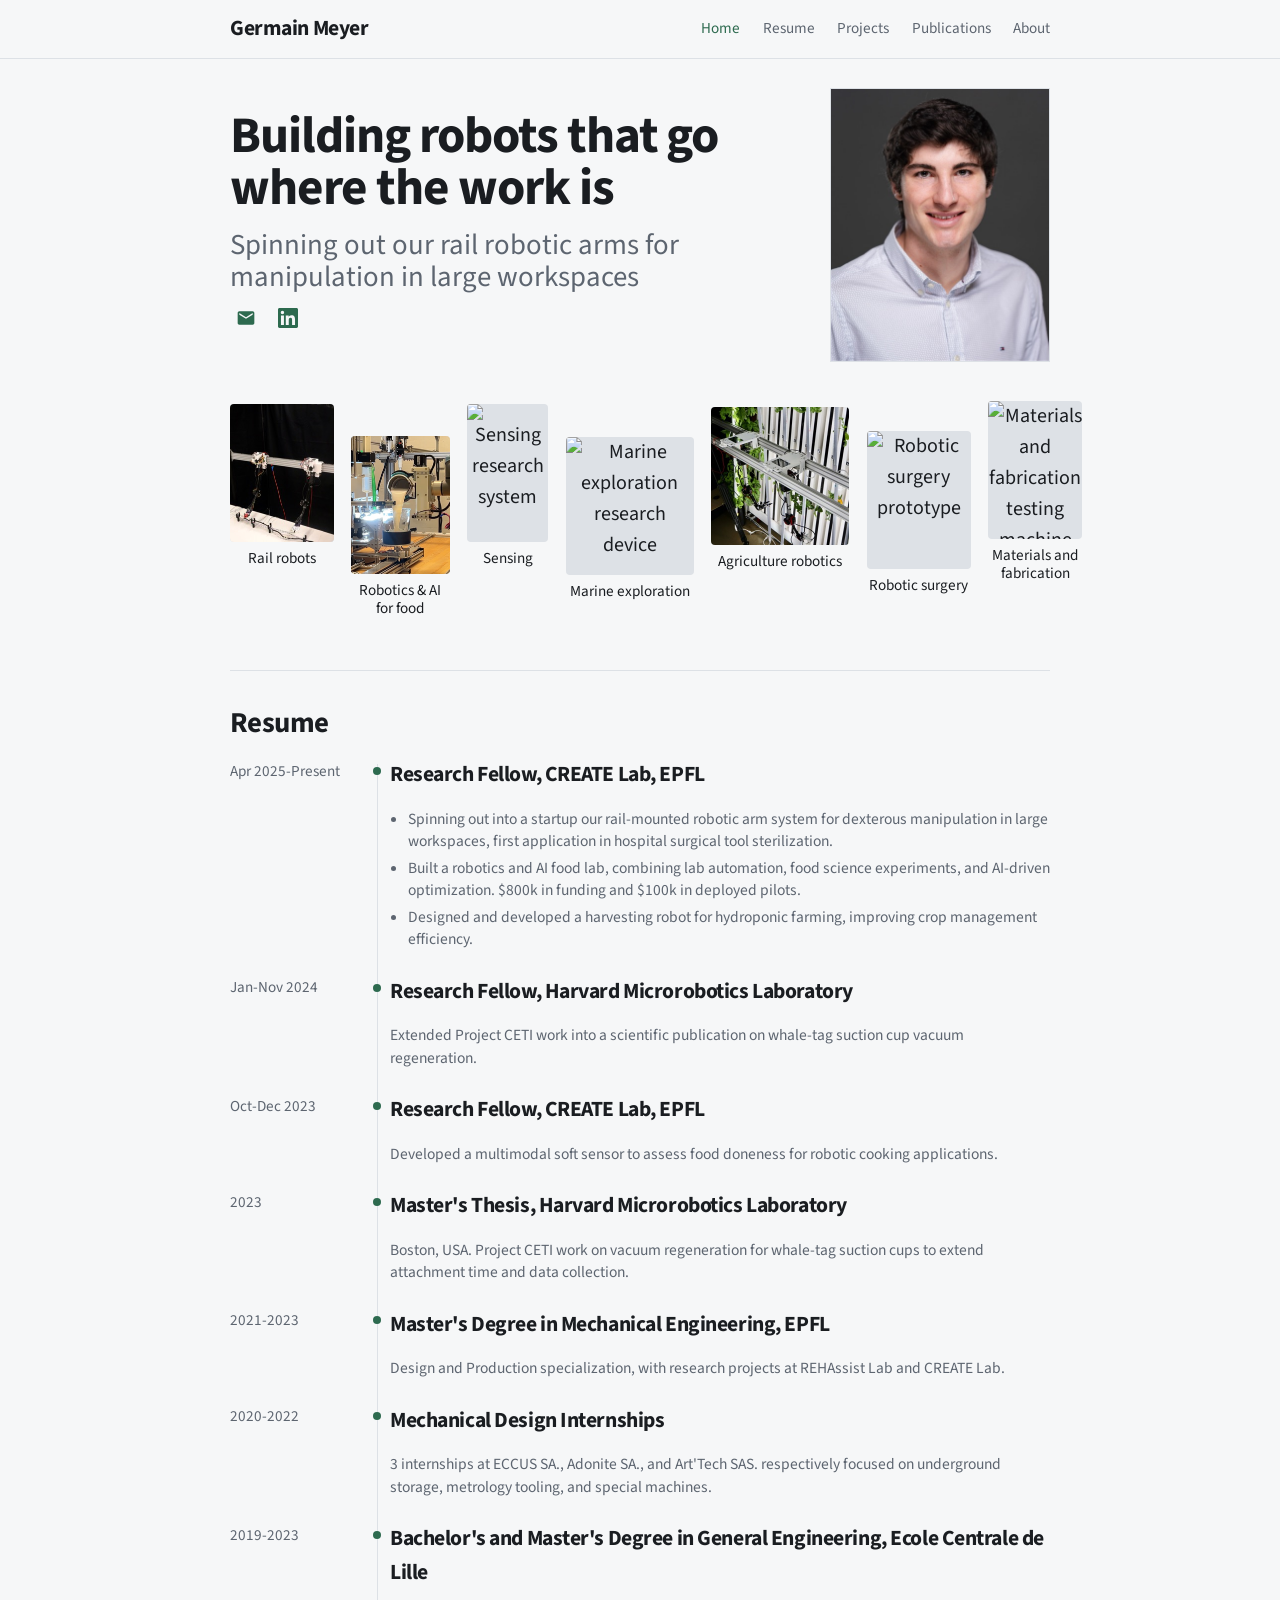
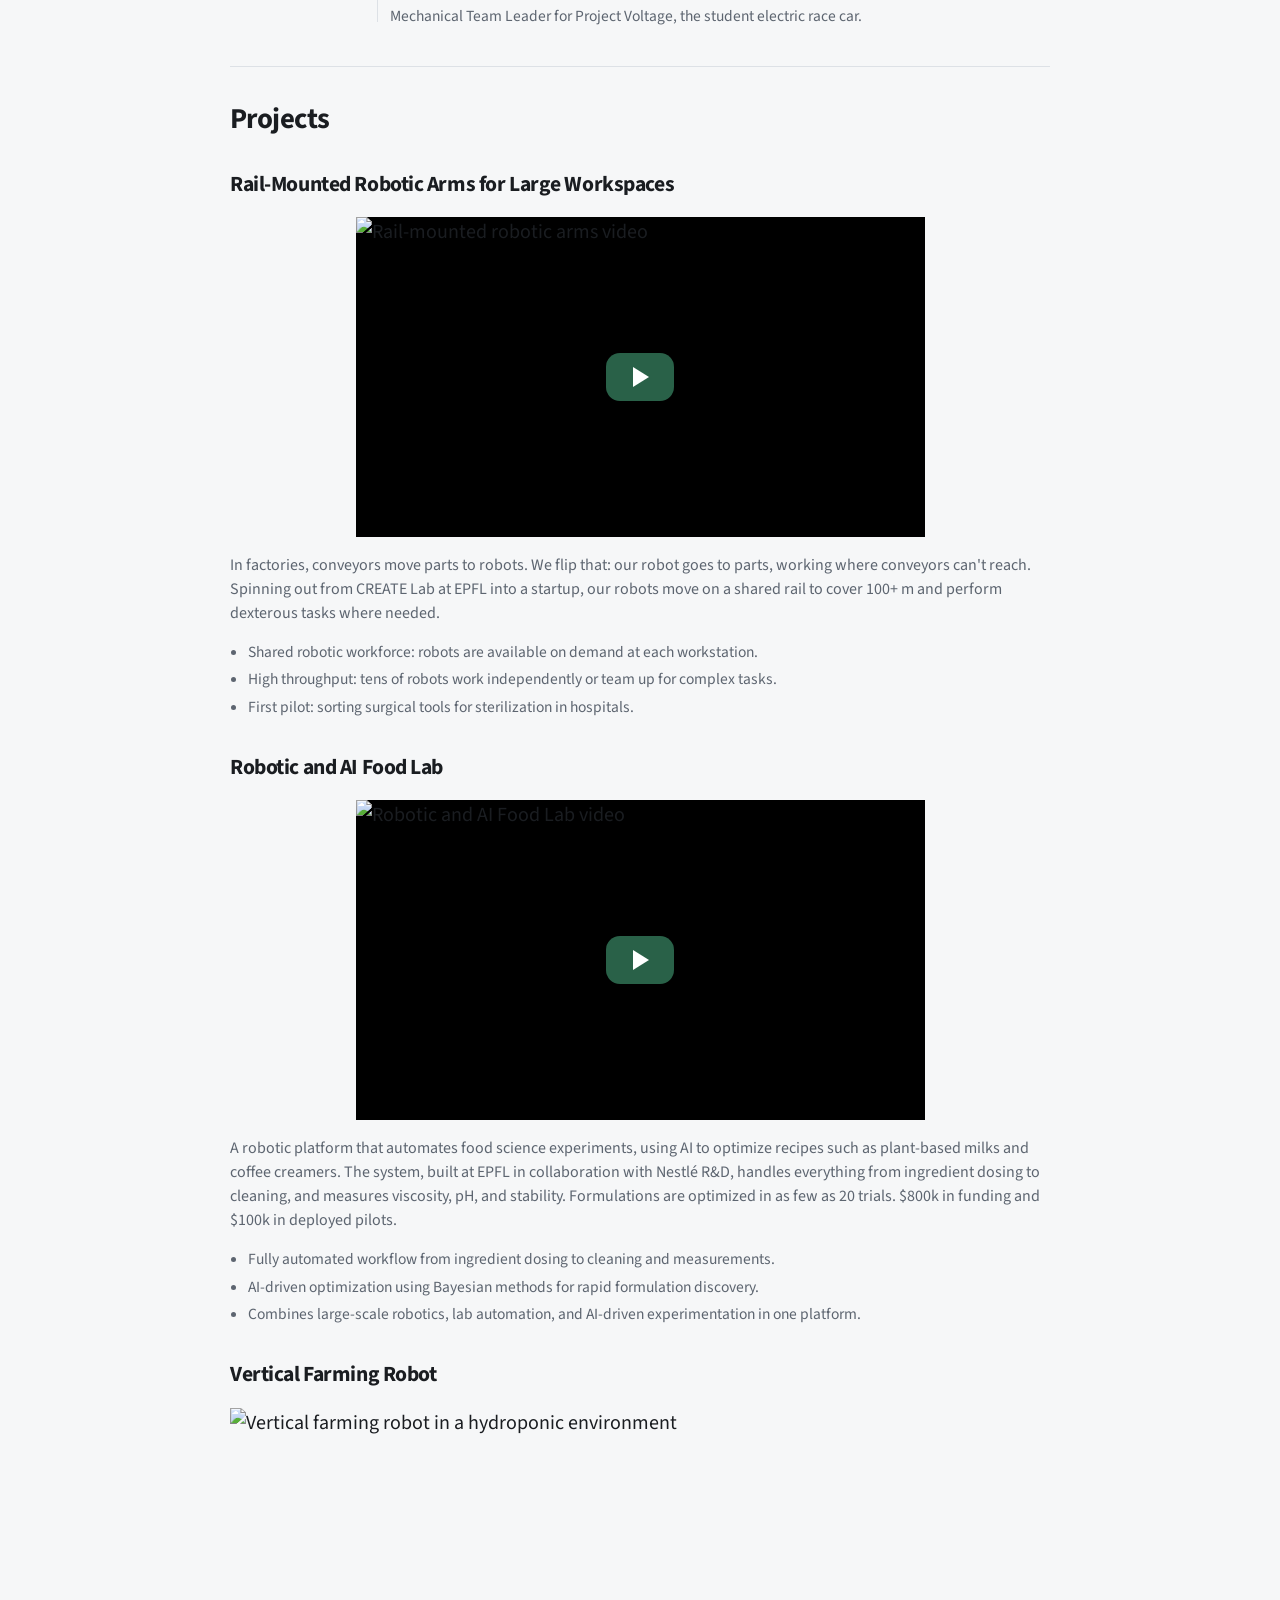
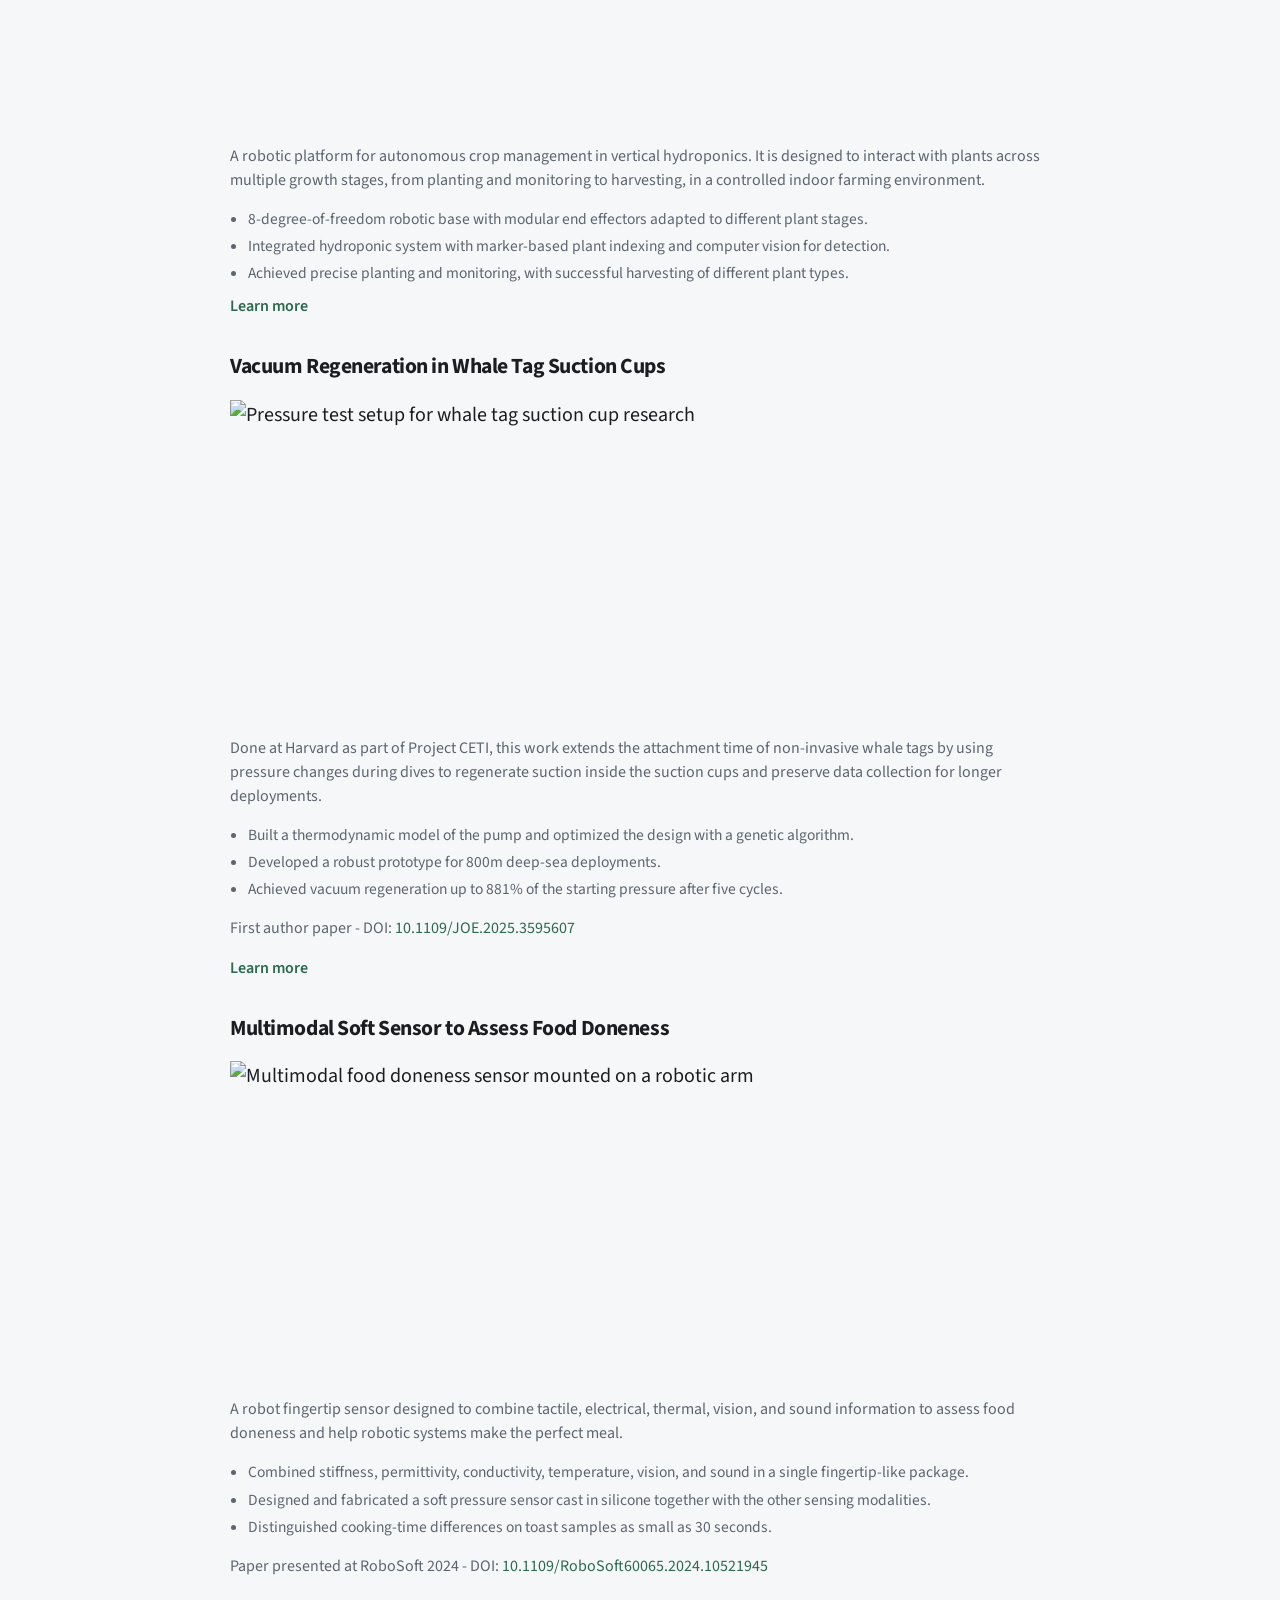
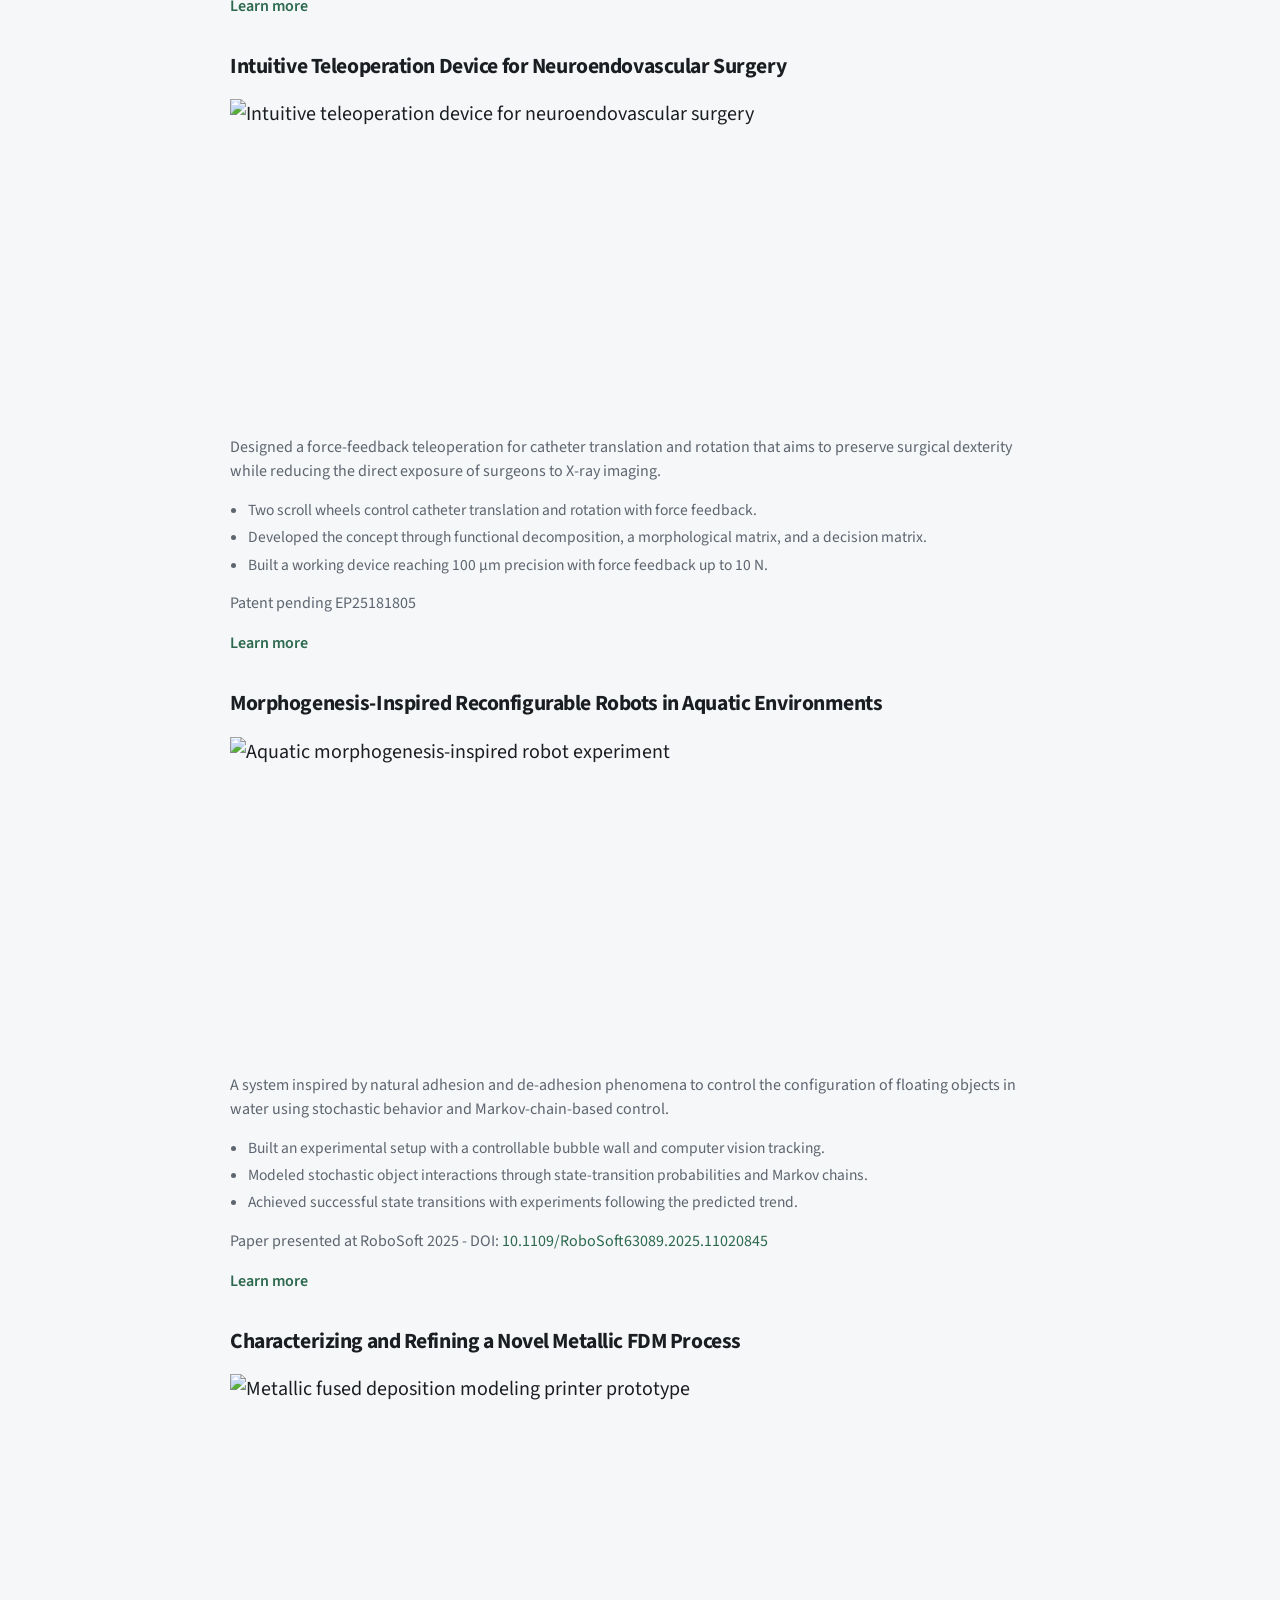
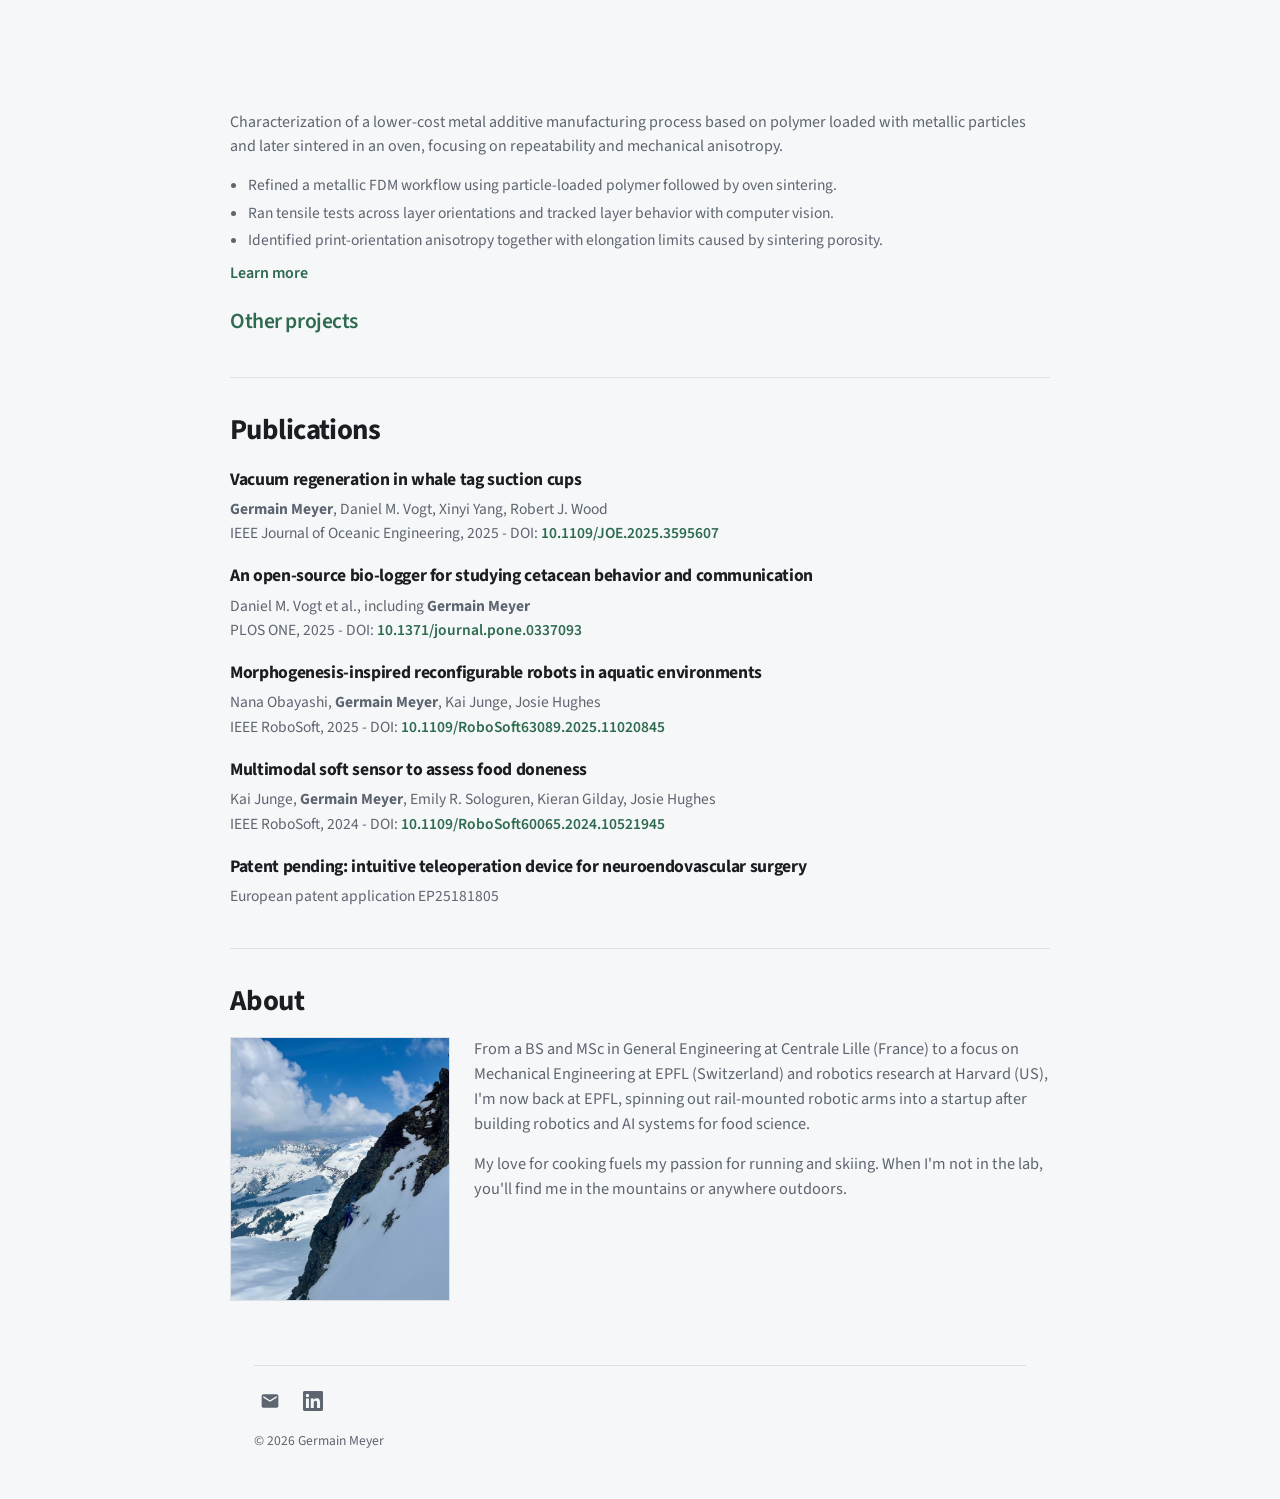
==== commit c223a093: "minor fixes" ====
--- a/index.html
+++ b/index.html
@@ -5,6 +5,17 @@
   <meta name="viewport" content="width=device-width, initial-scale=1.0">
   <title>Germain Meyer</title>
   <meta name="description" content="Germain Meyer is a robotics researcher and mechanical engineer working across sensing, agriculture robotics, marine exploration, surgical teleoperation, and fabrication.">
+
+  <meta property="og:title" content="Germain Meyer - Robotics Researcher">
+  <meta property="og:description" content="Spinning out rail-mounted robotic arms from EPFL for dexterous manipulation in large workspaces. First pilot: surgical tool sterilization in hospitals.">
+  <meta property="og:image" content="https://germainmeyer.com/images/main.jpeg">
+  <meta property="og:url" content="https://germainmeyer.com/">
+  <meta property="og:type" content="website">
+
+  <meta name="twitter:card" content="summary">
+  <meta name="twitter:title" content="Germain Meyer - Robotics Researcher">
+  <meta name="twitter:description" content="Spinning out rail-mounted robotic arms from EPFL for dexterous manipulation in large workspaces.">
+  <meta name="twitter:image" content="https://germainmeyer.com/images/main.jpeg">
   <meta name="robots" content="noimageindex">
   <link rel="icon" href="images/favicon.svg" type="image/svg+xml">
   <link rel="preconnect" href="https://fonts.googleapis.com">
@@ -162,7 +173,7 @@
           <ul class="project-highlights">
             <li>Shared robotic workforce: robots are available on demand at each workstation.</li>
             <li>High throughput: tens of robots work independently or team up for complex tasks.</li>
-            <li>First pilot: sorting of surgical tool sterilization in hospitals.</li>
+            <li>First pilot: sorting surgical tools for sterilization in hospitals.</li>
           </ul>
         </div>
       </article>
@@ -263,7 +274,7 @@
           <ul class="project-highlights">
             <li>Two scroll wheels control catheter translation and rotation with force feedback.</li>
             <li>Developed the concept through functional decomposition, a morphological matrix, and a decision matrix.</li>
-            <li>Built a working device reaching 100 um precision with force feedback up to 10 N.</li>
+            <li>Built a working device reaching 100 µm precision with force feedback up to 10 N.</li>
           </ul>
           <p class="project-note">Patent pending EP25181805</p>
           <p class="project-link"><a href="projects/teleoperation.html">Learn more</a></p>
--- a/styles.css
+++ b/styles.css
@@ -1,9 +1,9 @@
 :root {
-  --bg: #fbfbf8;
-  --text: #1f1f1c;
-  --muted: #6c6a63;
-  --line: #d8d4c8;
-  --accent: #b95a4b;
+  --bg: #f6f7f8;
+  --text: #1a1d21;
+  --muted: #5d6570;
+  --line: #dde1e6;
+  --accent: #2d6a4f;
   --nav-height: 58px;
 }
 
@@ -43,7 +43,7 @@
   position: fixed;
   inset: 0 0 auto;
   z-index: 100;
-  background: rgba(251, 251, 248, 0.95);
+  background: rgba(246, 247, 248, 0.95);
   border-bottom: 1px solid var(--line);
 }
 
@@ -498,7 +498,7 @@
   height: 48px;
   border: 0;
   border-radius: 14px;
-  background: rgba(185, 90, 75, 0.92);
+  background: rgba(45, 106, 79, 0.92);
   cursor: pointer;
 }
 
@@ -701,7 +701,7 @@
   }
 
   .nav {
-    padding: 0;
+    padding: 0 1rem;
     position: relative;
   }
 
@@ -718,7 +718,7 @@
     padding: 0.8rem 1rem;
     flex-direction: column;
     align-items: flex-start;
-    background: rgba(251, 251, 248, 0.98);
+    background: rgba(246, 247, 248, 0.98);
     border: 1px solid var(--line);
     border-radius: 0;
   }
@@ -761,8 +761,8 @@
 
   .domain-gallery {
     display: grid;
-    grid-template-columns: repeat(3, minmax(0, 1fr));
-    gap: 1rem 0.9rem;
+    grid-template-columns: repeat(4, minmax(0, 1fr));
+    gap: 1rem 0.7rem;
     justify-items: center;
   }
 
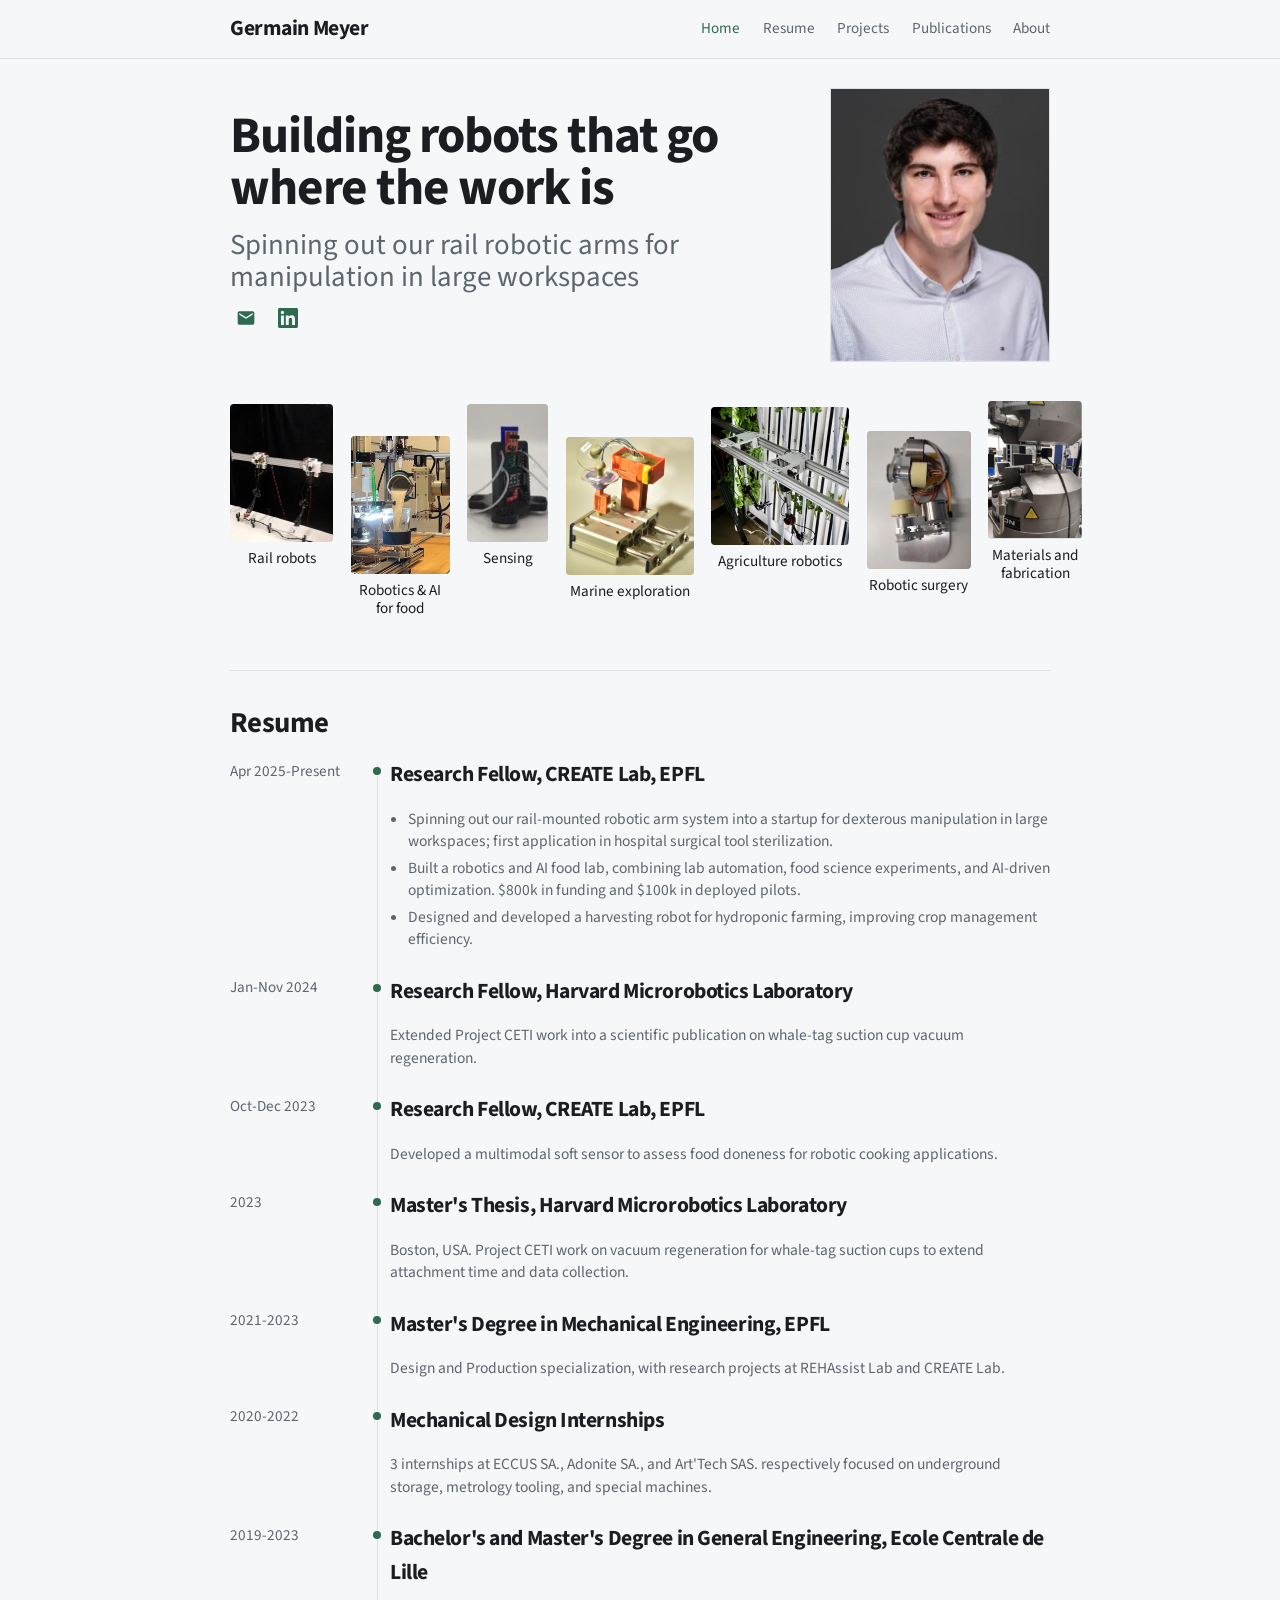
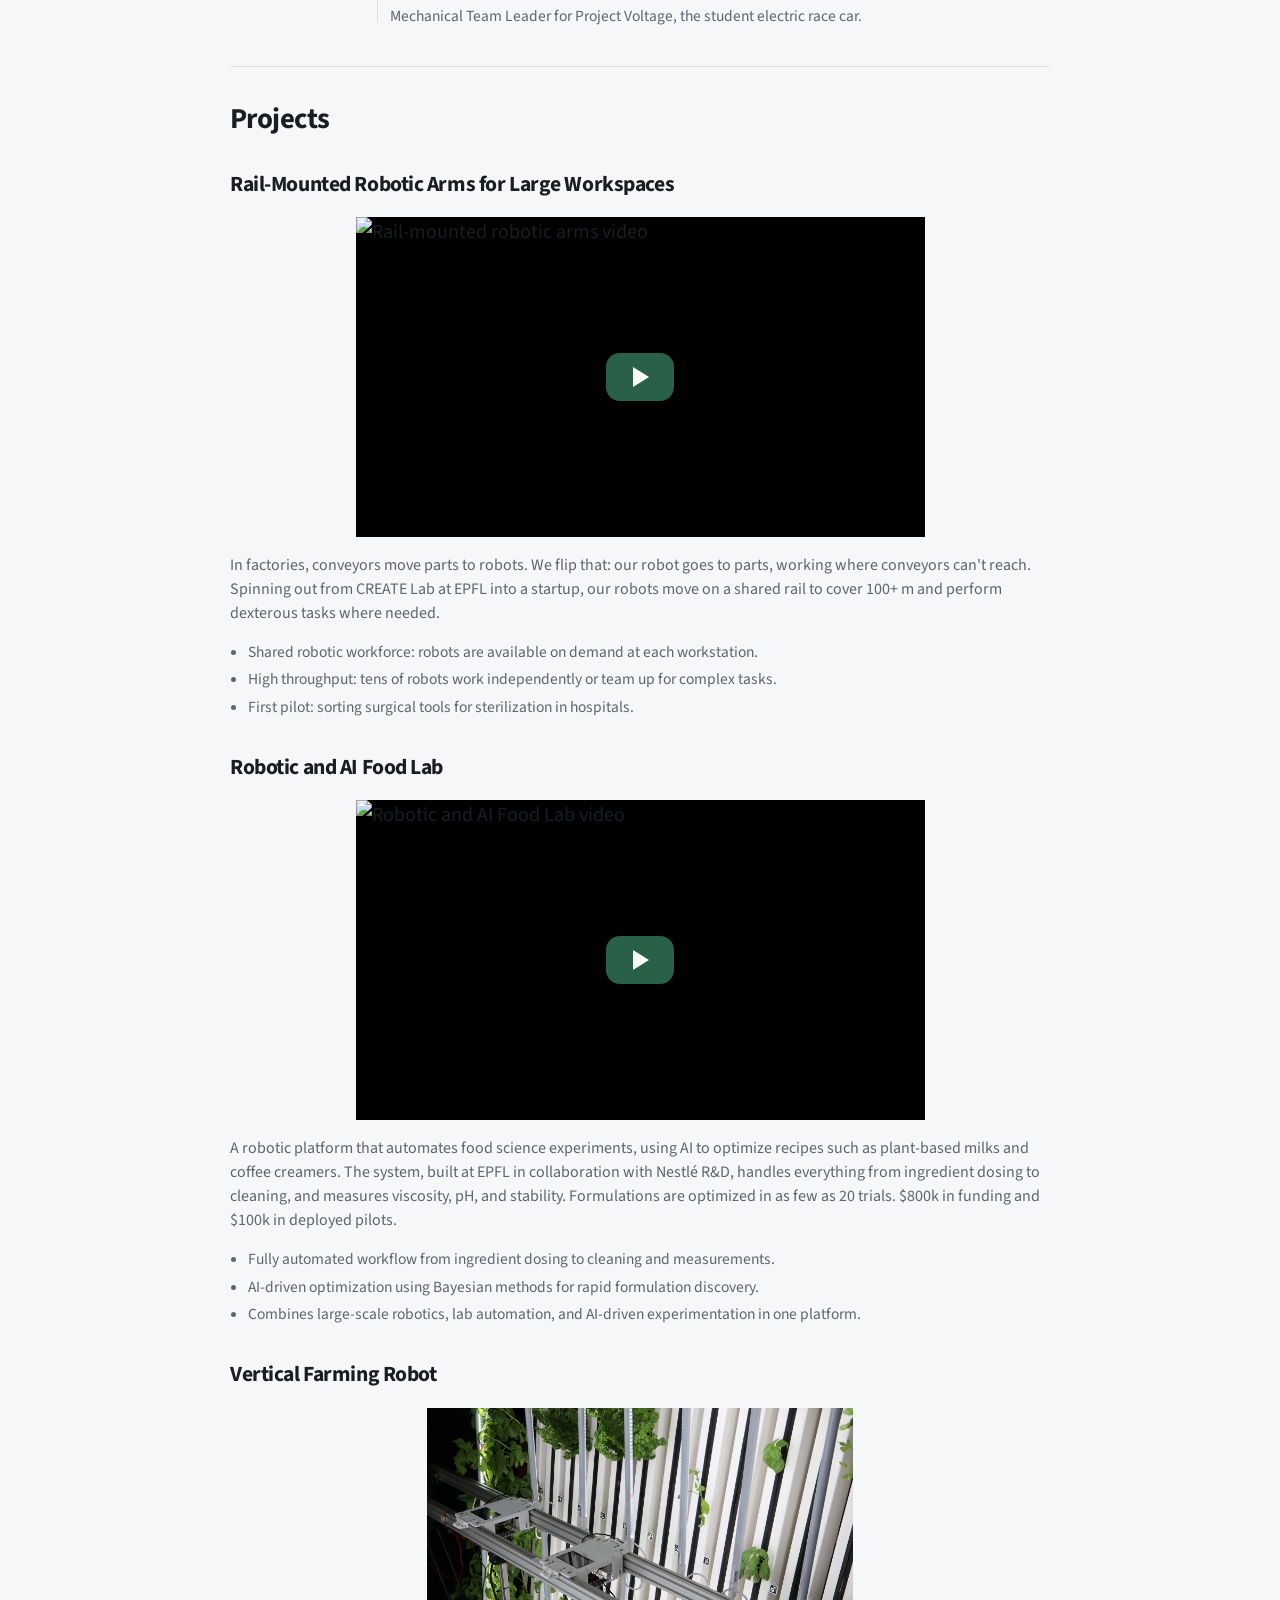
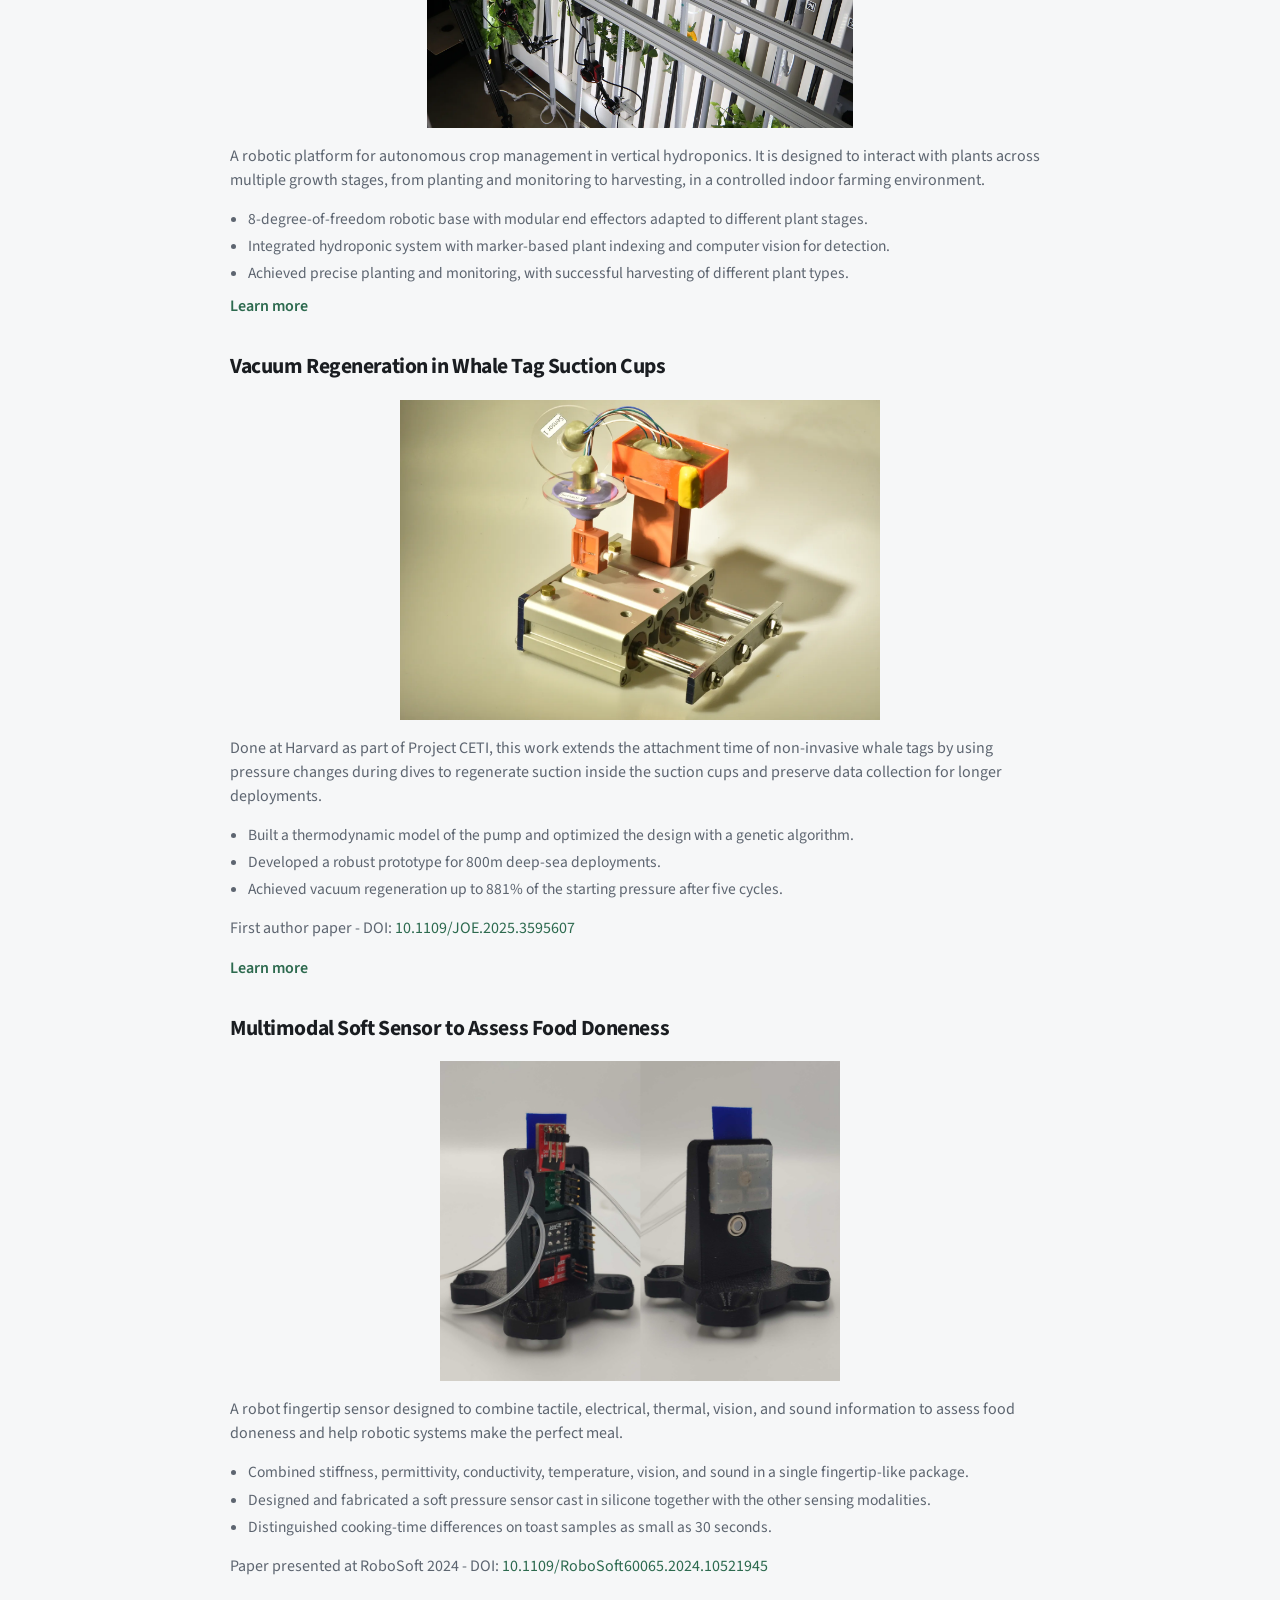
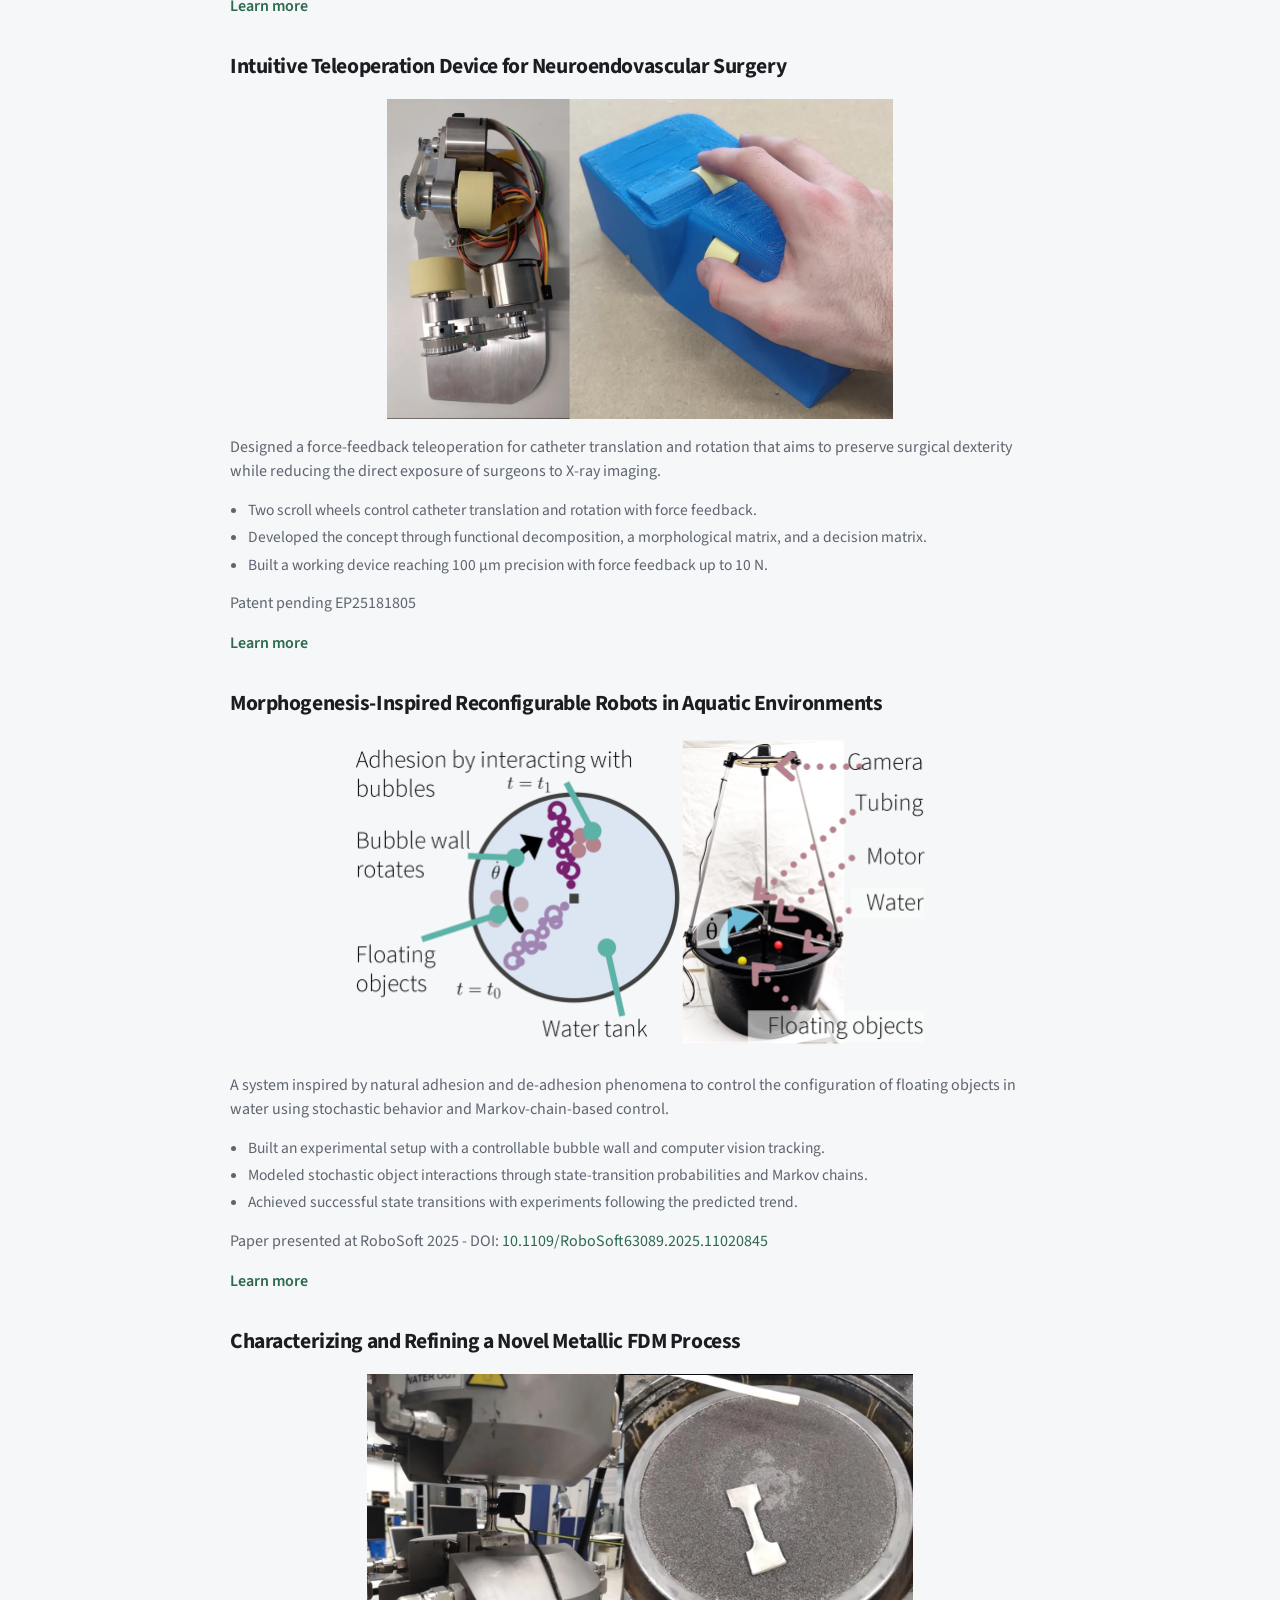
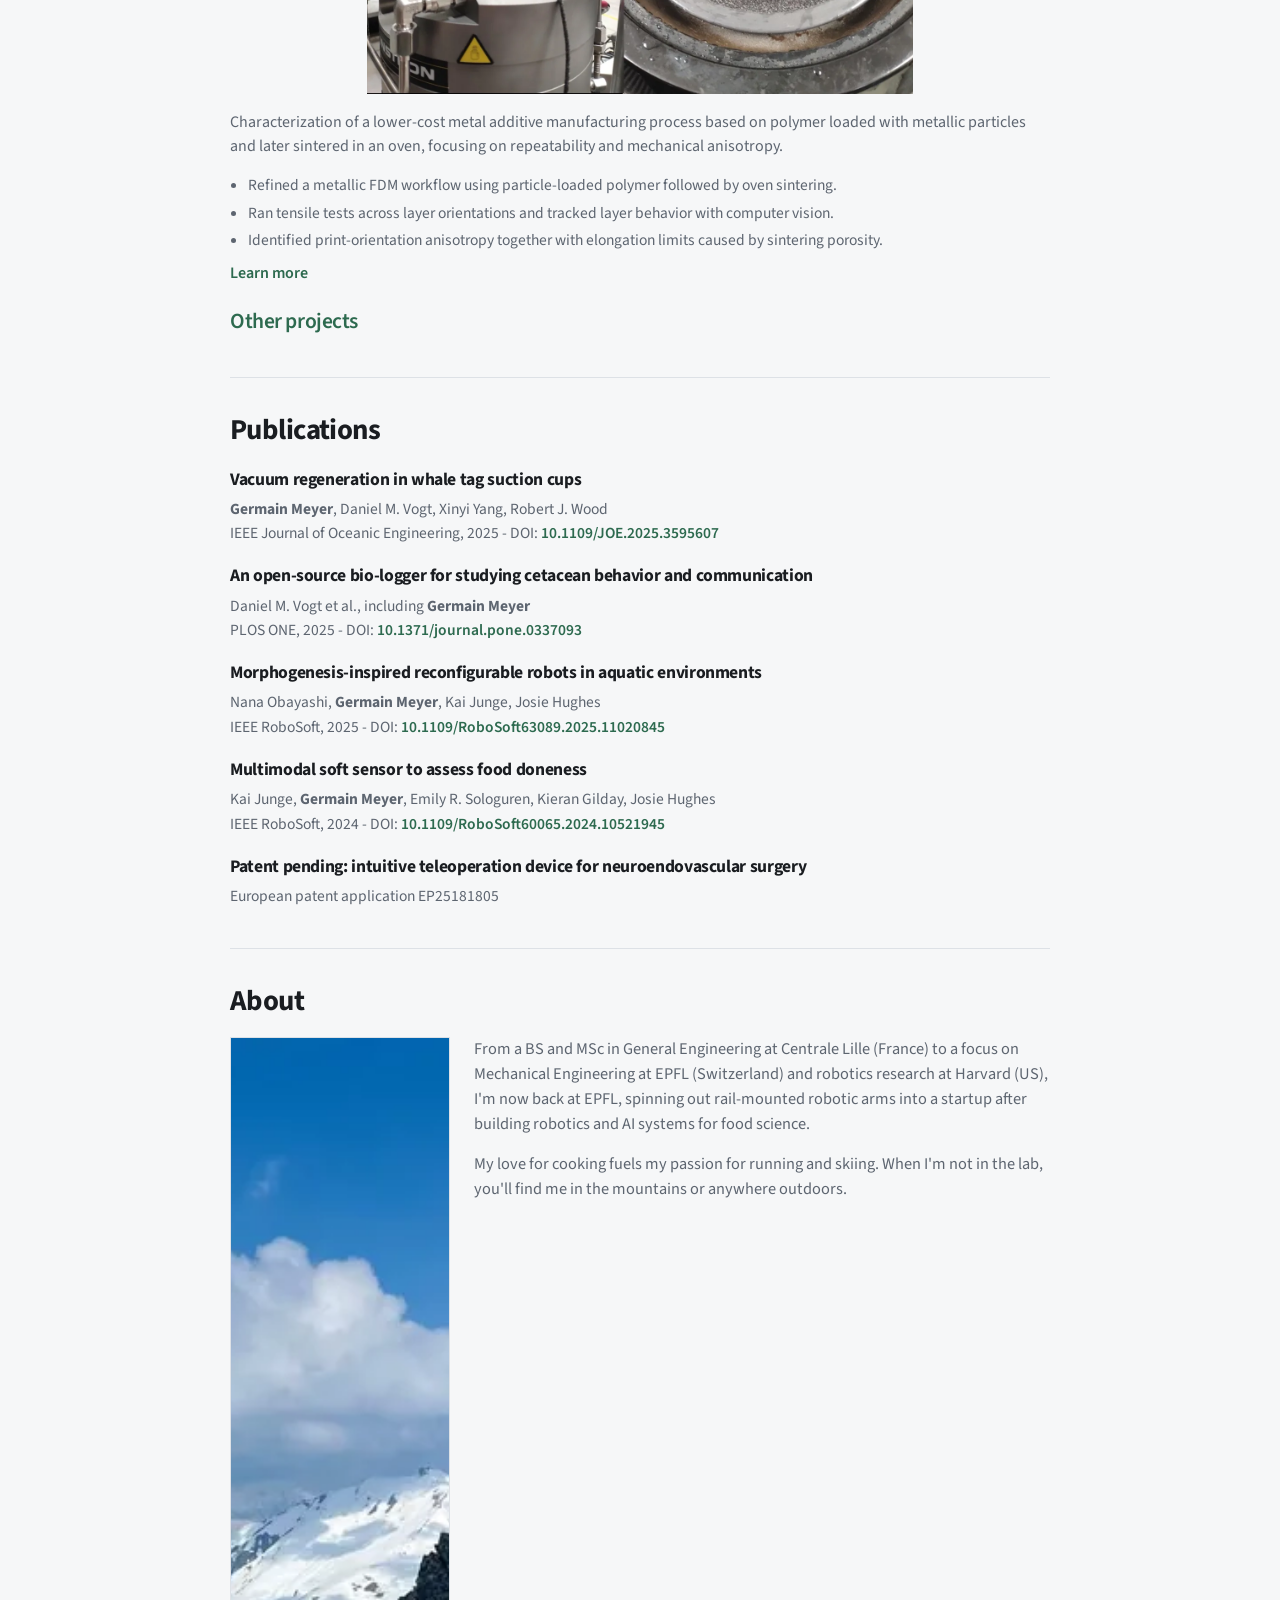
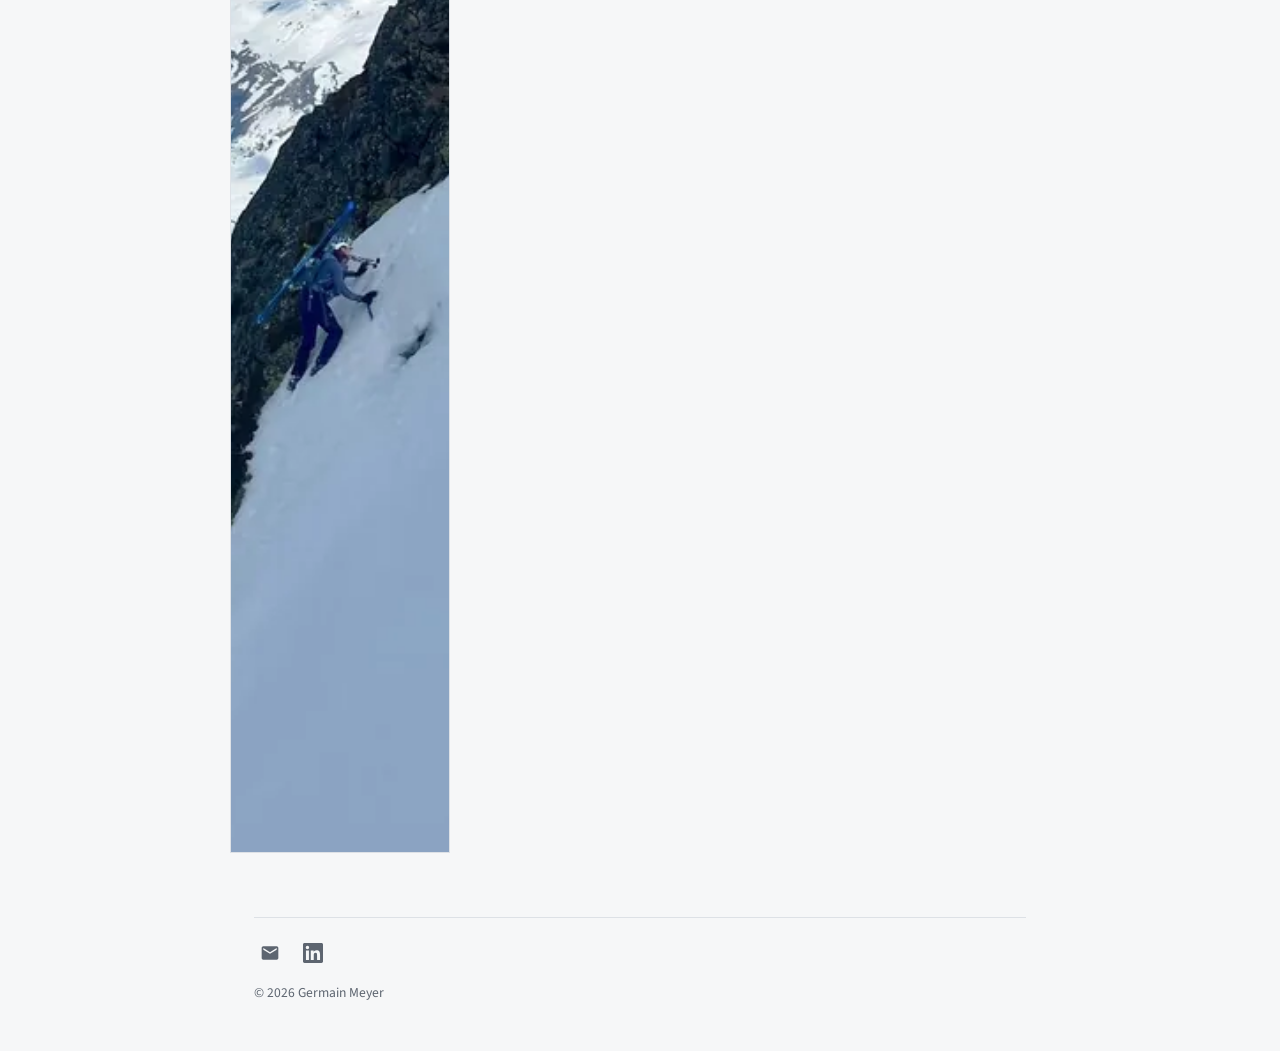
==== commit f9f21778: "feat: optimize all images to WebP/JPEG with picture elements - Add tools/optimize-images.sh (Pillow-" ====
--- a/index.html
+++ b/index.html
@@ -1,394 +1,439 @@
-<!DOCTYPE html>
-<html lang="en">
-<head>
-  <meta charset="UTF-8">
-  <meta name="viewport" content="width=device-width, initial-scale=1.0">
-  <title>Germain Meyer</title>
-  <meta name="description" content="Germain Meyer is a robotics researcher and mechanical engineer working across sensing, agriculture robotics, marine exploration, surgical teleoperation, and fabrication.">
-
-  <meta property="og:title" content="Germain Meyer - Robotics Researcher">
-  <meta property="og:description" content="Spinning out rail-mounted robotic arms from EPFL for dexterous manipulation in large workspaces. First pilot: surgical tool sterilization in hospitals.">
-  <meta property="og:image" content="https://germainmeyer.com/images/main.jpeg">
-  <meta property="og:url" content="https://germainmeyer.com/">
-  <meta property="og:type" content="website">
-
-  <meta name="twitter:card" content="summary">
-  <meta name="twitter:title" content="Germain Meyer - Robotics Researcher">
-  <meta name="twitter:description" content="Spinning out rail-mounted robotic arms from EPFL for dexterous manipulation in large workspaces.">
-  <meta name="twitter:image" content="https://germainmeyer.com/images/main.jpeg">
-  <meta name="robots" content="noimageindex">
-  <link rel="icon" href="images/favicon.svg" type="image/svg+xml">
-  <link rel="preconnect" href="https://fonts.googleapis.com">
-  <link rel="preconnect" href="https://fonts.gstatic.com" crossorigin>
-  <link href="https://fonts.googleapis.com/css2?family=Source+Sans+3:wght@400;600;700;800&display=swap" rel="stylesheet">
-  <link rel="stylesheet" href="styles.css">
-</head>
-<body>
-  <header class="site-header">
-    <nav class="nav" aria-label="Main navigation">
-      <a class="nav-brand" href="#home">Germain Meyer</a>
-      <button class="nav-toggle" type="button" aria-expanded="false" aria-label="Toggle navigation">
-        <span></span><span></span><span></span>
-      </button>
-      <div class="nav-links">
-        <a href="#home">Home</a>
-        <a href="#resume">Resume</a>
-        <a href="#projects">Projects</a>
-        <a href="#publications">Publications</a>
-        <a href="#about">About</a>
-      </div>
-    </nav>
-  </header>
-
-  <main>
-    <section class="hero section" id="home">
-      <div class="hero-copy">
-        <h1>Building robots that go where the work is</h1>
-        <p class="hero-lead">
-          Spinning out our rail robotic arms for manipulation in large workspaces
-        </p>
-        <div class="hero-links hero-links--portrait">
-          <a href="#" onclick="window.location.href = 'mail' + 'to:' + 'germain.meyer' + '@epfl.ch'" aria-label="Email">
-            <svg viewBox="0 0 24 24" aria-hidden="true"><path d="M20 4H4c-1.1 0-2 .9-2 2v12c0 1.1.9 2 2 2h16c1.1 0 2-.9 2-2V6c0-1.1-.9-2-2-2zm0 4-8 5-8-5V6l8 5 8-5v2z"/></svg>
-          </a>
-          <a href="https://linkedin.com/in/germain-meyer-136297217" target="_blank" rel="noopener" aria-label="LinkedIn">
-            <svg viewBox="0 0 24 24" aria-hidden="true"><path d="M20.447 20.452h-3.554v-5.569c0-1.328-.027-3.037-1.852-3.037-1.853 0-2.136 1.445-2.136 2.939v5.667H9.351V9h3.414v1.561h.046c.477-.9 1.637-1.85 3.37-1.85 3.601 0 4.267 2.37 4.267 5.455v6.286zM5.337 7.433a2.062 2.062 0 01-2.063-2.065 2.064 2.064 0 112.063 2.065zm1.782 13.019H3.555V9h3.564v11.452zM22.225 0H1.771C.792 0 0 .774 0 1.729v20.542C0 23.227.792 24 1.771 24h20.451C23.2 24 24 23.227 24 22.271V1.729C24 .774 23.2 0 22.222 0h.003z"/></svg>
-          </a>
-        </div>
-      </div>
-      <div class="hero-visual">
-        <img src="images/main.jpeg" alt="main" width="440" height="550" fetchpriority="high">
-      </div>
-      <div class="domain-gallery" aria-label="Research domains">
-        <a class="domain-card" href="#project-rail-robot">
-          <img src="images/rail-robot.jpg" alt="Rail-mounted robotic arm system" width="207" height="276" fetchpriority="high">
-          <span>Rail robots</span>
-        </a>
-        <a class="domain-card" href="#project-food-lab">
-          <img src="images/Robotics and AI for Food.png" alt="Robotics and AI for food research system" width="197" height="276" fetchpriority="high">
-          <span>Robotics &amp; AI for food</span>
-        </a>
-        <a class="domain-card" href="#project-food-sensor">
-          <img src="images/sensing.jpg" alt="Sensing research system" width="102" height="174" fetchpriority="high">
-          <span>Sensing</span>
-        </a>
-        <a class="domain-card" href="#project-whale-tag">
-          <img src="images/Marine-exploration.png" alt="Marine exploration research device" width="315" height="339" fetchpriority="high">
-          <span>Marine exploration</span>
-        </a>
-        <a class="domain-card" href="#project-vertical-farming">
-          <img src="images/Agriculture-robotics.jpg" alt="Agriculture robotics platform" width="276" height="276" fetchpriority="high">
-          <span>Agriculture robotics</span>
-        </a>
-        <a class="domain-card" href="#project-teleoperation">
-          <img src="images/robotic-surgery.jpg" alt="Robotic surgery prototype" width="211" height="281" fetchpriority="high">
-          <span>Robotic surgery</span>
-        </a>
-        <a class="domain-card" href="#project-metal-fdm">
-          <img src="images/Materials-and-fabrication.png" alt="Materials and fabrication testing machine" width="315" height="462" fetchpriority="high">
-          <span>Materials and fabrication</span>
-        </a>
-      </div>
-    </section>
-
-    <section class="section section-divider" id="resume">
-      <div class="section-heading">
-        <p class="section-kicker">Resume</p>
-      </div>
-      <div class="timeline">
-        <article class="timeline-item">
-          <div class="timeline-date">Apr 2025-Present</div>
-          <div class="timeline-body">
-            <h3>Research Fellow, CREATE Lab, EPFL</h3>
-            <ul>
-              <li>Spinning out into a startup our rail-mounted robotic arm system for dexterous manipulation in large workspaces, first application in hospital surgical tool sterilization.</li>
-              <li>Built a robotics and AI food lab, combining lab automation, food science experiments, and AI-driven optimization. $800k in funding and $100k in deployed pilots.</li>
-              <li>Designed and developed a harvesting robot for hydroponic farming, improving crop management efficiency.</li>
-            </ul>
-          </div>
-        </article>
-        <article class="timeline-item">
-          <div class="timeline-date">Jan-Nov 2024</div>
-          <div class="timeline-body">
-            <h3>Research Fellow, Harvard Microrobotics Laboratory</h3>
-            <p>Extended Project CETI work into a scientific publication on whale-tag suction cup vacuum regeneration.</p>
-          </div>
-        </article>
-        <article class="timeline-item">
-          <div class="timeline-date">Oct-Dec 2023</div>
-          <div class="timeline-body">
-            <h3>Research Fellow, CREATE Lab, EPFL</h3>
-            <p>Developed a multimodal soft sensor to assess food doneness for robotic cooking applications.</p>
-          </div>
-        </article>
-        <article class="timeline-item">
-          <div class="timeline-date">2023</div>
-          <div class="timeline-body">
-            <h3>Master's Thesis, Harvard Microrobotics Laboratory</h3>
-            <p>Boston, USA. Project CETI work on vacuum regeneration for whale-tag suction cups to extend attachment time and data collection.</p>
-          </div>
-        </article>
-        <article class="timeline-item">
-          <div class="timeline-date">2021-2023</div>
-          <div class="timeline-body">
-            <h3>Master's Degree in Mechanical Engineering, EPFL</h3>
-            <p>Design and Production specialization, with research projects at REHAssist Lab and CREATE Lab.</p>
-          </div>
-        </article>
-        <article class="timeline-item">
-          <div class="timeline-date">2020-2022</div>
-          <div class="timeline-body">
-            <h3>Mechanical Design Internships</h3>
-            <p>3 internships at ECCUS SA., Adonite SA., and Art'Tech SAS. respectively focused on underground storage, metrology tooling, and special machines.</p>
-          </div>
-        </article>
-        <article class="timeline-item">
-          <div class="timeline-date">2019-2023</div>
-          <div class="timeline-body">
-            <h3>Bachelor's and Master's Degree in General Engineering, Ecole Centrale de Lille</h3>
-            <p>Mechanical Team Leader for Project Voltage, the student electric race car.</p>
-          </div>
-        </article>
-      </div>
-    </section>
-
-    <section class="section section-divider" id="projects">
-      <div class="section-heading">
-        <p class="section-kicker">Projects</p>
-      </div>
-
-      <article class="project" id="project-rail-robot">
-        <div class="project-content">
-          <h3>Rail-Mounted Robotic Arms for Large Workspaces</h3>
-          <div class="project-media project-media--video">
-            <div class="video-lazy" data-id="hlm-WlL9_ag" aria-label="Play rail robot video" role="button" tabindex="0">
-              <img src="https://img.youtube.com/vi/hlm-WlL9_ag/maxresdefault.jpg" alt="Rail-mounted robotic arms video" loading="lazy">
-              <button class="video-play" type="button" aria-label="Play video"></button>
-            </div>
-          </div>
-          <p>
-            In factories, conveyors move parts to robots. We flip that: our robot goes to parts, working where conveyors can't reach.
-            Spinning out from CREATE Lab at EPFL into a startup, our robots move on a shared rail to cover 100+ m and perform dexterous tasks where needed.
-          </p>
-          <ul class="project-highlights">
-            <li>Shared robotic workforce: robots are available on demand at each workstation.</li>
-            <li>High throughput: tens of robots work independently or team up for complex tasks.</li>
-            <li>First pilot: sorting surgical tools for sterilization in hospitals.</li>
-          </ul>
-        </div>
-      </article>
-
-      <article class="project" id="project-food-lab">
-        <div class="project-content">
-          <h3>Robotic and AI Food Lab</h3>
-          <div class="project-media project-media--video">
-            <div class="video-lazy" data-id="kssVwYvXHfM" aria-label="Play Robotic and AI Food Lab video" role="button" tabindex="0">
-              <img src="https://img.youtube.com/vi/kssVwYvXHfM/maxresdefault.jpg" alt="Robotic and AI Food Lab video" loading="lazy">
-              <button class="video-play" type="button" aria-label="Play video"></button>
-            </div>
-          </div>
-          <p>
-            A robotic platform that automates food science experiments, using AI to optimize recipes such as plant-based milks and coffee creamers.
-            The system, built at EPFL in collaboration with Nestlé R&D, handles everything from ingredient dosing to cleaning, and measures viscosity,
-            pH, and stability. Formulations are optimized in as few as 20 trials. $800k in funding and $100k in deployed pilots.
-          </p>
-          <ul class="project-highlights">
-            <li>Fully automated workflow from ingredient dosing to cleaning and measurements.</li>
-            <li>AI-driven optimization using Bayesian methods for rapid formulation discovery.</li>
-            <li>Combines large-scale robotics, lab automation, and AI-driven experimentation in one platform.</li>
-          </ul>
-        </div>
-      </article>
-
-      <article class="project" id="project-vertical-farming">
-        <div class="project-content">
-          <h3>Vertical Farming Robot</h3>
-          <div class="project-media">
-            <img src="images/vertical-farming/vertical-farming.JPG" alt="Vertical farming robot in a hydroponic environment">
-          </div>
-          <p>
-            A robotic platform for autonomous crop management in vertical hydroponics. It is designed to
-            interact with plants across multiple growth stages, from planting and monitoring to harvesting,
-            in a controlled indoor farming environment.
-          </p>
-          <ul class="project-highlights">
-            <li>8-degree-of-freedom robotic base with modular end effectors adapted to different plant stages.</li>
-            <li>Integrated hydroponic system with marker-based plant indexing and computer vision for detection.</li>
-            <li>Achieved precise planting and monitoring, with successful harvesting of different plant types.</li>
-          </ul>
-          <p class="project-link"><a href="projects/vertical-farming.html">Learn more</a></p>
-        </div>
-      </article>
-
-      <article class="project" id="project-whale-tag">
-        <div class="project-content">
-          <h3>Vacuum Regeneration in Whale Tag Suction Cups</h3>
-          <div class="project-media">
-            <img src="images/whale-tag/whale-tag.JPG" alt="Pressure test setup for whale tag suction cup research">
-          </div>
-          <p>
-            Done at Harvard as part of Project CETI, this work extends the attachment time of non-invasive whale tags
-            by using pressure changes during dives to regenerate suction inside the suction cups
-            and preserve data collection for longer deployments.
-          </p>
-          <ul class="project-highlights">
-            <li>Built a thermodynamic model of the pump and optimized the design with a genetic algorithm.</li>
-            <li>Developed a robust prototype for 800m deep-sea deployments.</li>
-            <li>Achieved vacuum regeneration up to 881% of the starting pressure after five cycles.</li>
-          </ul>
-          <p class="project-note">First author paper - DOI: <a href="https://doi.org/10.1109/JOE.2025.3595607" target="_blank" rel="noopener">10.1109/JOE.2025.3595607</a></p>
-          <p class="project-link"><a href="projects/whale-tag.html">Learn more</a></p>
-        </div>
-      </article>
-
-      <article class="project" id="project-food-sensor">
-        <div class="project-content">
-          <h3>Multimodal Soft Sensor to Assess Food Doneness</h3>
-          <div class="project-media">
-            <img src="images/food-sensor/sensor-food.png" alt="Multimodal food doneness sensor mounted on a robotic arm">
-          </div>
-          <p>
-            A robot fingertip sensor designed to combine tactile, electrical, thermal, vision, and sound
-            information to assess food doneness and help robotic systems make the perfect meal.
-          </p>
-          <ul class="project-highlights">
-            <li>Combined stiffness, permittivity, conductivity, temperature, vision, and sound in a single fingertip-like package.</li>
-            <li>Designed and fabricated a soft pressure sensor cast in silicone together with the other sensing modalities.</li>
-            <li>Distinguished cooking-time differences on toast samples as small as 30 seconds.</li>
-          </ul>
-          <p class="project-note">Paper presented at RoboSoft 2024 - DOI: <a href="https://doi.org/10.1109/RoboSoft60065.2024.10521945" target="_blank" rel="noopener">10.1109/RoboSoft60065.2024.10521945</a></p>
-          <p class="project-link"><a href="projects/food-sensor.html">Learn more</a></p>
-        </div>
-      </article>
-
-      <article class="project" id="project-teleoperation">
-        <div class="project-content">
-          <h3>Intuitive Teleoperation Device for Neuroendovascular Surgery</h3>
-          <div class="project-media">
-            <img src="images/teleoperation/final-device.png" alt="Intuitive teleoperation device for neuroendovascular surgery">
-          </div>
-          <p>
-            Designed a force-feedback teleoperation for catheter translation and rotation that aims to preserve surgical
-            dexterity while reducing the direct exposure of surgeons to X-ray imaging.
-          </p>
-          <ul class="project-highlights">
-            <li>Two scroll wheels control catheter translation and rotation with force feedback.</li>
-            <li>Developed the concept through functional decomposition, a morphological matrix, and a decision matrix.</li>
-            <li>Built a working device reaching 100 µm precision with force feedback up to 10 N.</li>
-          </ul>
-          <p class="project-note">Patent pending EP25181805</p>
-          <p class="project-link"><a href="projects/teleoperation.html">Learn more</a></p>
-        </div>
-      </article>
-
-      <article class="project" id="project-aquatic-robot">
-        <div class="project-content">
-          <h3>Morphogenesis-Inspired Reconfigurable Robots in Aquatic Environments</h3>
-          <div class="project-media">
-            <img src="images/aquatic-robot/experimental-setup.png" alt="Aquatic morphogenesis-inspired robot experiment">
-          </div>
-          <p>
-            A system inspired by natural adhesion and de-adhesion phenomena to control the configuration
-            of floating objects in water using stochastic behavior and Markov-chain-based control.
-          </p>
-          <ul class="project-highlights">
-            <li>Built an experimental setup with a controllable bubble wall and computer vision tracking.</li>
-            <li>Modeled stochastic object interactions through state-transition probabilities and Markov chains.</li>
-            <li>Achieved successful state transitions with experiments following the predicted trend.</li>
-          </ul>
-          <p class="project-note">Paper presented at RoboSoft 2025 - DOI: <a href="https://doi.org/10.1109/RoboSoft63089.2025.11020845" target="_blank" rel="noopener">10.1109/RoboSoft63089.2025.11020845</a></p>
-          <p class="project-link"><a href="projects/aquatic-robot.html">Learn more</a></p>
-        </div>
-      </article>
-
-      <article class="project" id="project-metal-fdm">
-        <div class="project-content">
-          <h3>Characterizing and Refining a Novel Metallic FDM Process</h3>
-          <div class="project-media">
-            <img src="images/metal-fdm/tensile-test.png" alt="Metallic fused deposition modeling printer prototype">
-          </div>
-          <p>
-            Characterization of a lower-cost metal additive manufacturing process based on polymer loaded
-            with metallic particles and later sintered in an oven, focusing on repeatability and
-            mechanical anisotropy.
-          </p>
-          <ul class="project-highlights">
-            <li>Refined a metallic FDM workflow using particle-loaded polymer followed by oven sintering.</li>
-            <li>Ran tensile tests across layer orientations and tracked layer behavior with computer vision.</li>
-            <li>Identified print-orientation anisotropy together with elongation limits caused by sintering porosity.</li>
-          </ul>
-          <p class="project-link"><a href="projects/metal-fdm.html">Learn more</a></p>
-        </div>
-      </article>
-      <p class="project-link project-link--more" id="project-other-projects"><a href="projects/other-projects.html">Other projects</a></p>
-    </section>
-
-    <section class="section section-divider" id="publications">
-      <div class="section-heading">
-        <p class="section-kicker">Publications</p>
-      </div>
-      <div class="publication-list">
-        <article>
-          <h3>Vacuum regeneration in whale tag suction cups</h3>
-          <p><strong>Germain Meyer</strong>, Daniel M. Vogt, Xinyi Yang, Robert J. Wood</p>
-          <p>IEEE Journal of Oceanic Engineering, 2025 - DOI: <a href="https://doi.org/10.1109/JOE.2025.3595607" target="_blank" rel="noopener">10.1109/JOE.2025.3595607</a></p>
-        </article>
-        <article>
-          <h3>An open-source bio-logger for studying cetacean behavior and communication</h3>
-          <p>Daniel M. Vogt et al., including <strong>Germain Meyer</strong></p>
-          <p>PLOS ONE, 2025 - DOI: <a href="https://doi.org/10.1371/journal.pone.0337093" target="_blank" rel="noopener">10.1371/journal.pone.0337093</a></p>
-        </article>
-        <article>
-          <h3>Morphogenesis-inspired reconfigurable robots in aquatic environments</h3>
-          <p>Nana Obayashi, <strong>Germain Meyer</strong>, Kai Junge, Josie Hughes</p>
-          <p>IEEE RoboSoft, 2025 - DOI: <a href="https://doi.org/10.1109/RoboSoft63089.2025.11020845" target="_blank" rel="noopener">10.1109/RoboSoft63089.2025.11020845</a></p>
-        </article>
-        <article>
-          <h3>Multimodal soft sensor to assess food doneness</h3>
-          <p>Kai Junge, <strong>Germain Meyer</strong>, Emily R. Sologuren, Kieran Gilday, Josie Hughes</p>
-          <p>IEEE RoboSoft, 2024 - DOI: <a href="https://doi.org/10.1109/RoboSoft60065.2024.10521945" target="_blank" rel="noopener">10.1109/RoboSoft60065.2024.10521945</a></p>
-        </article>
-        <article>
-          <h3>Patent pending: intuitive teleoperation device for neuroendovascular surgery</h3>
-          <p>European patent application EP25181805</p>
-        </article>
-      </div>
-    </section>
-
-    <section class="section section-divider" id="about">
-      <div class="section-heading">
-        <p class="section-kicker">About</p>
-      </div>
-      <div class="bio-grid">
-        <div class="bio-photo">
-          <img src="images/mountain.jpeg" alt="Mountain pic">
-        </div>
-        <div class="bio-copy">
-          <p>
-            From a BS and MSc in General Engineering at Centrale Lille (France) to a focus on Mechanical Engineering at EPFL (Switzerland) and robotics research at Harvard (US), I'm now back at EPFL, spinning out rail-mounted robotic arms into a startup after building robotics and AI systems for food science.
-          </p>
-          <p>
-             My love for cooking fuels my passion for running and skiing. When I'm not in the lab, you'll find me in the mountains or anywhere outdoors.
-          </p>
-        </div>
-      </div>
-    </section>
-
-  </main>
-
-  <footer class="site-footer">
-    <div class="footer-links">
-      <a href="#" onclick="window.location.href = 'mail' + 'to:' + 'germain.meyer' + '@epfl.ch'" aria-label="Email">
-        <svg viewBox="0 0 24 24" aria-hidden="true"><path d="M20 4H4c-1.1 0-2 .9-2 2v12c0 1.1.9 2 2 2h16c1.1 0 2-.9 2-2V6c0-1.1-.9-2-2-2zm0 4-8 5-8-5V6l8 5 8-5v2z"/></svg>
-      </a>
-      <a href="https://linkedin.com/in/germain-meyer-136297217" target="_blank" rel="noopener" aria-label="LinkedIn">
-        <svg viewBox="0 0 24 24" aria-hidden="true"><path d="M20.447 20.452h-3.554v-5.569c0-1.328-.027-3.037-1.852-3.037-1.853 0-2.136 1.445-2.136 2.939v5.667H9.351V9h3.414v1.561h.046c.477-.9 1.637-1.85 3.37-1.85 3.601 0 4.267 2.37 4.267 5.455v6.286zM5.337 7.433a2.062 2.062 0 01-2.063-2.065 2.064 2.064 0 112.063 2.065zm1.782 13.019H3.555V9h3.564v11.452zM22.225 0H1.771C.792 0 0 .774 0 1.729v20.542C0 23.227.792 24 1.771 24h20.451C23.2 24 24 23.227 24 22.271V1.729C24 .774 23.2 0 22.222 0h.003z"/></svg>
-      </a>
-    </div>
-    <p class="footer-copy">&copy; <span id="year">2025</span> Germain Meyer</p>
-  </footer>
-
-  <script src="script.js"></script>
-</body>
-</html>
-
+<!DOCTYPE html>
+<html lang="en">
+<head>
+  <meta charset="UTF-8">
+  <meta name="viewport" content="width=device-width, initial-scale=1.0">
+  <title>Germain Meyer</title>
+  <meta name="description" content="Germain Meyer is a robotics researcher and mechanical engineer working across sensing, agriculture robotics, marine exploration, surgical teleoperation, and fabrication.">
+
+  <meta property="og:title" content="Germain Meyer - Robotics Researcher">
+  <meta property="og:description" content="Spinning out rail-mounted robotic arms from EPFL for dexterous manipulation in large workspaces. First pilot: surgical tool sterilization in hospitals.">
+  <meta property="og:image" content="https://germainmeyer.com/images/main.jpeg">
+  <meta property="og:url" content="https://germainmeyer.com/">
+  <meta property="og:type" content="website">
+
+  <meta name="twitter:card" content="summary">
+  <meta name="twitter:title" content="Germain Meyer - Robotics Researcher">
+  <meta name="twitter:description" content="Spinning out rail-mounted robotic arms from EPFL for dexterous manipulation in large workspaces.">
+  <meta name="twitter:image" content="https://germainmeyer.com/images/main.jpeg">
+  <meta name="robots" content="noimageindex">
+  <link rel="icon" href="images/favicon.svg" type="image/svg+xml">
+  <link rel="preconnect" href="https://fonts.googleapis.com">
+  <link rel="preconnect" href="https://fonts.gstatic.com" crossorigin>
+  <link href="https://fonts.googleapis.com/css2?family=Source+Sans+3:wght@400;600;700;800&display=swap" rel="stylesheet">
+  <link rel="stylesheet" href="styles.css">
+</head>
+<body>
+  <header class="site-header">
+    <nav class="nav" aria-label="Main navigation">
+      <a class="nav-brand" href="#home">Germain Meyer</a>
+      <button class="nav-toggle" type="button" aria-expanded="false" aria-label="Toggle navigation">
+        <span></span><span></span><span></span>
+      </button>
+      <div class="nav-links">
+        <a href="#home">Home</a>
+        <a href="#resume">Resume</a>
+        <a href="#projects">Projects</a>
+        <a href="#publications">Publications</a>
+        <a href="#about">About</a>
+      </div>
+    </nav>
+  </header>
+
+  <main>
+    <section class="hero section" id="home">
+      <div class="hero-copy">
+        <h1>Building robots that go where the work is</h1>
+        <p class="hero-lead">
+          Spinning out our rail robotic arms for manipulation in large workspaces
+        </p>
+        <div class="hero-links hero-links--portrait">
+          <a href="#" onclick="window.location.href = 'mail' + 'to:' + 'germain.meyer' + '@epfl.ch'" aria-label="Email">
+            <svg viewBox="0 0 24 24" aria-hidden="true"><path d="M20 4H4c-1.1 0-2 .9-2 2v12c0 1.1.9 2 2 2h16c1.1 0 2-.9 2-2V6c0-1.1-.9-2-2-2zm0 4-8 5-8-5V6l8 5 8-5v2z"/></svg>
+          </a>
+          <a href="https://linkedin.com/in/germain-meyer-136297217" target="_blank" rel="noopener" aria-label="LinkedIn">
+            <svg viewBox="0 0 24 24" aria-hidden="true"><path d="M20.447 20.452h-3.554v-5.569c0-1.328-.027-3.037-1.852-3.037-1.853 0-2.136 1.445-2.136 2.939v5.667H9.351V9h3.414v1.561h.046c.477-.9 1.637-1.85 3.37-1.85 3.601 0 4.267 2.37 4.267 5.455v6.286zM5.337 7.433a2.062 2.062 0 01-2.063-2.065 2.064 2.064 0 112.063 2.065zm1.782 13.019H3.555V9h3.564v11.452zM22.225 0H1.771C.792 0 0 .774 0 1.729v20.542C0 23.227.792 24 1.771 24h20.451C23.2 24 24 23.227 24 22.271V1.729C24 .774 23.2 0 22.222 0h.003z"/></svg>
+          </a>
+        </div>
+      </div>
+      <div class="hero-visual">
+        <picture>
+          <source type="image/webp" srcset="images/main-800.webp 800w, images/main-1600.webp 1600w" sizes="(max-width: 760px) 120px, 220px">
+          <img src="images/main-1600.jpg" alt="main" width="440" height="550" fetchpriority="high" decoding="async">
+        </picture>
+      </div>
+      <div class="domain-gallery" aria-label="Research domains">
+        <a class="domain-card" href="#project-rail-robot">
+          <picture>
+          <source type="image/webp" srcset="images/rail-robot-800.webp 800w, images/rail-robot-1600.webp 1600w" sizes="140px">
+          <img src="images/rail-robot-1600.jpg" alt="Rail-mounted robotic arm system" width="207" height="276" decoding="async">
+        </picture>
+          <span>Rail robots</span>
+        </a>
+        <a class="domain-card" href="#project-food-lab">
+          <picture>
+          <source type="image/webp" srcset="images/robotics-and-ai-for-food.webp">
+          <img src="images/robotics-and-ai-for-food.webp" alt="Robotics and AI for food research system" width="197" height="276" decoding="async">
+        </picture>
+          <span>Robotics &amp; AI for food</span>
+        </a>
+        <a class="domain-card" href="#project-food-sensor">
+          <picture>
+          <source type="image/webp" srcset="images/sensing-800.webp 800w, images/sensing-1600.webp 1600w" sizes="140px">
+          <img src="images/sensing-1600.jpg" alt="Sensing research system" width="102" height="174" decoding="async">
+        </picture>
+          <span>Sensing</span>
+        </a>
+        <a class="domain-card" href="#project-whale-tag">
+          <picture>
+          <source type="image/webp" srcset="images/marine-exploration.webp">
+          <img src="images/marine-exploration.webp" alt="Marine exploration research device" width="315" height="339" decoding="async">
+        </picture>
+          <span>Marine exploration</span>
+        </a>
+        <a class="domain-card" href="#project-vertical-farming">
+          <picture>
+          <source type="image/webp" srcset="images/agriculture-robotics-800.webp 800w, images/agriculture-robotics-1600.webp 1600w" sizes="140px">
+          <img src="images/agriculture-robotics-1600.jpg" alt="Agriculture robotics platform" width="276" height="276" decoding="async">
+        </picture>
+          <span>Agriculture robotics</span>
+        </a>
+        <a class="domain-card" href="#project-teleoperation">
+          <picture>
+          <source type="image/webp" srcset="images/robotic-surgery-800.webp 800w, images/robotic-surgery-1600.webp 1600w" sizes="140px">
+          <img src="images/robotic-surgery-1600.jpg" alt="Robotic surgery prototype" width="211" height="281" decoding="async">
+        </picture>
+          <span>Robotic surgery</span>
+        </a>
+        <a class="domain-card" href="#project-metal-fdm">
+          <picture>
+          <source type="image/webp" srcset="images/materials-and-fabrication.webp">
+          <img src="images/materials-and-fabrication.webp" alt="Materials and fabrication testing machine" width="315" height="462" decoding="async">
+        </picture>
+          <span>Materials and fabrication</span>
+        </a>
+      </div>
+    </section>
+
+    <section class="section section-divider" id="resume">
+      <div class="section-heading">
+        <p class="section-kicker">Resume</p>
+      </div>
+      <div class="timeline">
+        <article class="timeline-item">
+          <div class="timeline-date">Apr 2025-Present</div>
+          <div class="timeline-body">
+            <h3>Research Fellow, CREATE Lab, EPFL</h3>
+            <ul>
+              <li>Spinning out our rail-mounted robotic arm system into a startup for dexterous manipulation in large workspaces; first application in hospital surgical tool sterilization.</li>
+              <li>Built a robotics and AI food lab, combining lab automation, food science experiments, and AI-driven optimization. $800k in funding and $100k in deployed pilots.</li>
+              <li>Designed and developed a harvesting robot for hydroponic farming, improving crop management efficiency.</li>
+            </ul>
+          </div>
+        </article>
+        <article class="timeline-item">
+          <div class="timeline-date">Jan-Nov 2024</div>
+          <div class="timeline-body">
+            <h3>Research Fellow, Harvard Microrobotics Laboratory</h3>
+            <p>Extended Project CETI work into a scientific publication on whale-tag suction cup vacuum regeneration.</p>
+          </div>
+        </article>
+        <article class="timeline-item">
+          <div class="timeline-date">Oct-Dec 2023</div>
+          <div class="timeline-body">
+            <h3>Research Fellow, CREATE Lab, EPFL</h3>
+            <p>Developed a multimodal soft sensor to assess food doneness for robotic cooking applications.</p>
+          </div>
+        </article>
+        <article class="timeline-item">
+          <div class="timeline-date">2023</div>
+          <div class="timeline-body">
+            <h3>Master's Thesis, Harvard Microrobotics Laboratory</h3>
+            <p>Boston, USA. Project CETI work on vacuum regeneration for whale-tag suction cups to extend attachment time and data collection.</p>
+          </div>
+        </article>
+        <article class="timeline-item">
+          <div class="timeline-date">2021-2023</div>
+          <div class="timeline-body">
+            <h3>Master's Degree in Mechanical Engineering, EPFL</h3>
+            <p>Design and Production specialization, with research projects at REHAssist Lab and CREATE Lab.</p>
+          </div>
+        </article>
+        <article class="timeline-item">
+          <div class="timeline-date">2020-2022</div>
+          <div class="timeline-body">
+            <h3>Mechanical Design Internships</h3>
+            <p>3 internships at ECCUS SA., Adonite SA., and Art'Tech SAS. respectively focused on underground storage, metrology tooling, and special machines.</p>
+          </div>
+        </article>
+        <article class="timeline-item">
+          <div class="timeline-date">2019-2023</div>
+          <div class="timeline-body">
+            <h3>Bachelor's and Master's Degree in General Engineering, Ecole Centrale de Lille</h3>
+            <p>Mechanical Team Leader for Project Voltage, the student electric race car.</p>
+          </div>
+        </article>
+      </div>
+    </section>
+
+    <section class="section section-divider" id="projects">
+      <div class="section-heading">
+        <p class="section-kicker">Projects</p>
+      </div>
+
+      <article class="project" id="project-rail-robot">
+        <div class="project-content">
+          <h3>Rail-Mounted Robotic Arms for Large Workspaces</h3>
+          <div class="project-media project-media--video">
+            <div class="video-lazy" data-id="hlm-WlL9_ag" aria-label="Play rail robot video" role="button" tabindex="0">
+              <img src="https://img.youtube.com/vi/hlm-WlL9_ag/maxresdefault.jpg" alt="Rail-mounted robotic arms video" loading="lazy" width="1280" height="720">
+              <button class="video-play" type="button" aria-label="Play video"></button>
+            </div>
+          </div>
+          <p>
+            In factories, conveyors move parts to robots. We flip that: our robot goes to parts, working where conveyors can't reach.
+            Spinning out from CREATE Lab at EPFL into a startup, our robots move on a shared rail to cover 100+ m and perform dexterous tasks where needed.
+          </p>
+          <ul class="project-highlights">
+            <li>Shared robotic workforce: robots are available on demand at each workstation.</li>
+            <li>High throughput: tens of robots work independently or team up for complex tasks.</li>
+            <li>First pilot: sorting surgical tools for sterilization in hospitals.</li>
+          </ul>
+        </div>
+      </article>
+
+      <article class="project" id="project-food-lab">
+        <div class="project-content">
+          <h3>Robotic and AI Food Lab</h3>
+          <div class="project-media project-media--video">
+            <div class="video-lazy" data-id="kssVwYvXHfM" aria-label="Play Robotic and AI Food Lab video" role="button" tabindex="0">
+              <img src="https://img.youtube.com/vi/kssVwYvXHfM/maxresdefault.jpg" alt="Robotic and AI Food Lab video" loading="lazy" width="1280" height="720">
+              <button class="video-play" type="button" aria-label="Play video"></button>
+            </div>
+          </div>
+          <p>
+            A robotic platform that automates food science experiments, using AI to optimize recipes such as plant-based milks and coffee creamers.
+            The system, built at EPFL in collaboration with Nestlé R&D, handles everything from ingredient dosing to cleaning, and measures viscosity,
+            pH, and stability. Formulations are optimized in as few as 20 trials. $800k in funding and $100k in deployed pilots.
+          </p>
+          <ul class="project-highlights">
+            <li>Fully automated workflow from ingredient dosing to cleaning and measurements.</li>
+            <li>AI-driven optimization using Bayesian methods for rapid formulation discovery.</li>
+            <li>Combines large-scale robotics, lab automation, and AI-driven experimentation in one platform.</li>
+          </ul>
+        </div>
+      </article>
+
+      <article class="project" id="project-vertical-farming">
+        <div class="project-content">
+          <h3>Vertical Farming Robot</h3>
+          <div class="project-media">
+            <picture>
+          <source type="image/webp" srcset="images/vertical-farming/vertical-farming-800.webp 800w, images/vertical-farming/vertical-farming-1600.webp 1600w" sizes="(max-width: 852px) 100vw, 820px">
+          <img src="images/vertical-farming/vertical-farming-1600.jpg" alt="Vertical farming robot in a hydroponic environment" width="1600" height="1201" loading="lazy" decoding="async">
+        </picture>
+          </div>
+          <p>
+            A robotic platform for autonomous crop management in vertical hydroponics. It is designed to
+            interact with plants across multiple growth stages, from planting and monitoring to harvesting,
+            in a controlled indoor farming environment.
+          </p>
+          <ul class="project-highlights">
+            <li>8-degree-of-freedom robotic base with modular end effectors adapted to different plant stages.</li>
+            <li>Integrated hydroponic system with marker-based plant indexing and computer vision for detection.</li>
+            <li>Achieved precise planting and monitoring, with successful harvesting of different plant types.</li>
+          </ul>
+          <p class="project-link"><a href="projects/vertical-farming.html">Learn more</a></p>
+        </div>
+      </article>
+
+      <article class="project" id="project-whale-tag">
+        <div class="project-content">
+          <h3>Vacuum Regeneration in Whale Tag Suction Cups</h3>
+          <div class="project-media">
+            <picture>
+          <source type="image/webp" srcset="images/whale-tag/whale-tag-800.webp 800w, images/whale-tag/whale-tag-1600.webp 1600w" sizes="(max-width: 852px) 100vw, 820px">
+          <img src="images/whale-tag/whale-tag-1600.jpg" alt="Pressure test setup for whale tag suction cup research" width="1600" height="1066" loading="lazy" decoding="async">
+        </picture>
+          </div>
+          <p>
+            Done at Harvard as part of Project CETI, this work extends the attachment time of non-invasive whale tags
+            by using pressure changes during dives to regenerate suction inside the suction cups
+            and preserve data collection for longer deployments.
+          </p>
+          <ul class="project-highlights">
+            <li>Built a thermodynamic model of the pump and optimized the design with a genetic algorithm.</li>
+            <li>Developed a robust prototype for 800m deep-sea deployments.</li>
+            <li>Achieved vacuum regeneration up to 881% of the starting pressure after five cycles.</li>
+          </ul>
+          <p class="project-note">First author paper - DOI: <a href="https://doi.org/10.1109/JOE.2025.3595607" target="_blank" rel="noopener">10.1109/JOE.2025.3595607</a></p>
+          <p class="project-link"><a href="projects/whale-tag.html">Learn more</a></p>
+        </div>
+      </article>
+
+      <article class="project" id="project-food-sensor">
+        <div class="project-content">
+          <h3>Multimodal Soft Sensor to Assess Food Doneness</h3>
+          <div class="project-media">
+            <picture>
+          <source type="image/webp" srcset="images/food-sensor/sensor-food.webp">
+          <img src="images/food-sensor/sensor-food.webp" alt="Multimodal food doneness sensor mounted on a robotic arm" width="938" height="750" loading="lazy" decoding="async">
+        </picture>
+          </div>
+          <p>
+            A robot fingertip sensor designed to combine tactile, electrical, thermal, vision, and sound
+            information to assess food doneness and help robotic systems make the perfect meal.
+          </p>
+          <ul class="project-highlights">
+            <li>Combined stiffness, permittivity, conductivity, temperature, vision, and sound in a single fingertip-like package.</li>
+            <li>Designed and fabricated a soft pressure sensor cast in silicone together with the other sensing modalities.</li>
+            <li>Distinguished cooking-time differences on toast samples as small as 30 seconds.</li>
+          </ul>
+          <p class="project-note">Paper presented at RoboSoft 2024 - DOI: <a href="https://doi.org/10.1109/RoboSoft60065.2024.10521945" target="_blank" rel="noopener">10.1109/RoboSoft60065.2024.10521945</a></p>
+          <p class="project-link"><a href="projects/food-sensor.html">Learn more</a></p>
+        </div>
+      </article>
+
+      <article class="project" id="project-teleoperation">
+        <div class="project-content">
+          <h3>Intuitive Teleoperation Device for Neuroendovascular Surgery</h3>
+          <div class="project-media">
+            <picture>
+          <source type="image/webp" srcset="images/teleoperation/final-device-800.webp 800w, images/teleoperation/final-device-1600.webp 1600w" sizes="(max-width: 852px) 100vw, 820px">
+          <img src="images/teleoperation/final-device-1600.jpg" alt="Intuitive teleoperation device for neuroendovascular surgery" width="1294" height="818" loading="lazy" decoding="async">
+        </picture>
+          </div>
+          <p>
+            Designed a force-feedback teleoperation for catheter translation and rotation that aims to preserve surgical
+            dexterity while reducing the direct exposure of surgeons to X-ray imaging.
+          </p>
+          <ul class="project-highlights">
+            <li>Two scroll wheels control catheter translation and rotation with force feedback.</li>
+            <li>Developed the concept through functional decomposition, a morphological matrix, and a decision matrix.</li>
+            <li>Built a working device reaching 100 µm precision with force feedback up to 10 N.</li>
+          </ul>
+          <p class="project-note">Patent pending EP25181805</p>
+          <p class="project-link"><a href="projects/teleoperation.html">Learn more</a></p>
+        </div>
+      </article>
+
+      <article class="project" id="project-aquatic-robot">
+        <div class="project-content">
+          <h3>Morphogenesis-Inspired Reconfigurable Robots in Aquatic Environments</h3>
+          <div class="project-media">
+            <picture>
+          <source type="image/webp" srcset="images/aquatic-robot/experimental-setup.webp">
+          <img src="images/aquatic-robot/experimental-setup.webp" alt="Aquatic morphogenesis-inspired robot experiment" width="1200" height="642" loading="lazy" decoding="async">
+        </picture>
+          </div>
+          <p>
+            A system inspired by natural adhesion and de-adhesion phenomena to control the configuration
+            of floating objects in water using stochastic behavior and Markov-chain-based control.
+          </p>
+          <ul class="project-highlights">
+            <li>Built an experimental setup with a controllable bubble wall and computer vision tracking.</li>
+            <li>Modeled stochastic object interactions through state-transition probabilities and Markov chains.</li>
+            <li>Achieved successful state transitions with experiments following the predicted trend.</li>
+          </ul>
+          <p class="project-note">Paper presented at RoboSoft 2025 - DOI: <a href="https://doi.org/10.1109/RoboSoft63089.2025.11020845" target="_blank" rel="noopener">10.1109/RoboSoft63089.2025.11020845</a></p>
+          <p class="project-link"><a href="projects/aquatic-robot.html">Learn more</a></p>
+        </div>
+      </article>
+
+      <article class="project" id="project-metal-fdm">
+        <div class="project-content">
+          <h3>Characterizing and Refining a Novel Metallic FDM Process</h3>
+          <div class="project-media">
+            <picture>
+          <source type="image/webp" srcset="images/metal-fdm/tensile-test-800.webp 800w, images/metal-fdm/tensile-test-1600.webp 1600w" sizes="(max-width: 852px) 100vw, 820px">
+          <img src="images/metal-fdm/tensile-test-1600.jpg" alt="Metallic fused deposition modeling printer prototype" width="1294" height="758" loading="lazy" decoding="async">
+        </picture>
+          </div>
+          <p>
+            Characterization of a lower-cost metal additive manufacturing process based on polymer loaded
+            with metallic particles and later sintered in an oven, focusing on repeatability and
+            mechanical anisotropy.
+          </p>
+          <ul class="project-highlights">
+            <li>Refined a metallic FDM workflow using particle-loaded polymer followed by oven sintering.</li>
+            <li>Ran tensile tests across layer orientations and tracked layer behavior with computer vision.</li>
+            <li>Identified print-orientation anisotropy together with elongation limits caused by sintering porosity.</li>
+          </ul>
+          <p class="project-link"><a href="projects/metal-fdm.html">Learn more</a></p>
+        </div>
+      </article>
+      <p class="project-link project-link--more" id="project-other-projects"><a href="projects/other-projects.html">Other projects</a></p>
+    </section>
+
+    <section class="section section-divider" id="publications">
+      <div class="section-heading">
+        <p class="section-kicker">Publications</p>
+      </div>
+      <div class="publication-list">
+        <article>
+          <h3>Vacuum regeneration in whale tag suction cups</h3>
+          <p><strong>Germain Meyer</strong>, Daniel M. Vogt, Xinyi Yang, Robert J. Wood</p>
+          <p>IEEE Journal of Oceanic Engineering, 2025 - DOI: <a href="https://doi.org/10.1109/JOE.2025.3595607" target="_blank" rel="noopener">10.1109/JOE.2025.3595607</a></p>
+        </article>
+        <article>
+          <h3>An open-source bio-logger for studying cetacean behavior and communication</h3>
+          <p>Daniel M. Vogt et al., including <strong>Germain Meyer</strong></p>
+          <p>PLOS ONE, 2025 - DOI: <a href="https://doi.org/10.1371/journal.pone.0337093" target="_blank" rel="noopener">10.1371/journal.pone.0337093</a></p>
+        </article>
+        <article>
+          <h3>Morphogenesis-inspired reconfigurable robots in aquatic environments</h3>
+          <p>Nana Obayashi, <strong>Germain Meyer</strong>, Kai Junge, Josie Hughes</p>
+          <p>IEEE RoboSoft, 2025 - DOI: <a href="https://doi.org/10.1109/RoboSoft63089.2025.11020845" target="_blank" rel="noopener">10.1109/RoboSoft63089.2025.11020845</a></p>
+        </article>
+        <article>
+          <h3>Multimodal soft sensor to assess food doneness</h3>
+          <p>Kai Junge, <strong>Germain Meyer</strong>, Emily R. Sologuren, Kieran Gilday, Josie Hughes</p>
+          <p>IEEE RoboSoft, 2024 - DOI: <a href="https://doi.org/10.1109/RoboSoft60065.2024.10521945" target="_blank" rel="noopener">10.1109/RoboSoft60065.2024.10521945</a></p>
+        </article>
+        <article>
+          <h3>Patent pending: intuitive teleoperation device for neuroendovascular surgery</h3>
+          <p>European patent application EP25181805</p>
+        </article>
+      </div>
+    </section>
+
+    <section class="section section-divider" id="about">
+      <div class="section-heading">
+        <p class="section-kicker">About</p>
+      </div>
+      <div class="bio-grid">
+        <div class="bio-photo">
+          <picture>
+          <source type="image/webp" srcset="images/mountain-800.webp 800w, images/mountain-1600.webp 1600w" sizes="(max-width: 760px) 100vw, 220px">
+          <img src="images/mountain-1600.jpg" alt="Mountain pic" width="1061" height="1416" loading="lazy" decoding="async">
+        </picture>
+        </div>
+        <div class="bio-copy">
+          <p>
+            From a BS and MSc in General Engineering at Centrale Lille (France) to a focus on Mechanical Engineering at EPFL (Switzerland) and robotics research at Harvard (US), I'm now back at EPFL, spinning out rail-mounted robotic arms into a startup after building robotics and AI systems for food science.
+          </p>
+          <p>
+             My love for cooking fuels my passion for running and skiing. When I'm not in the lab, you'll find me in the mountains or anywhere outdoors.
+          </p>
+        </div>
+      </div>
+    </section>
+
+  </main>
+
+  <footer class="site-footer">
+    <div class="footer-links">
+      <a href="#" onclick="window.location.href = 'mail' + 'to:' + 'germain.meyer' + '@epfl.ch'" aria-label="Email">
+        <svg viewBox="0 0 24 24" aria-hidden="true"><path d="M20 4H4c-1.1 0-2 .9-2 2v12c0 1.1.9 2 2 2h16c1.1 0 2-.9 2-2V6c0-1.1-.9-2-2-2zm0 4-8 5-8-5V6l8 5 8-5v2z"/></svg>
+      </a>
+      <a href="https://linkedin.com/in/germain-meyer-136297217" target="_blank" rel="noopener" aria-label="LinkedIn">
+        <svg viewBox="0 0 24 24" aria-hidden="true"><path d="M20.447 20.452h-3.554v-5.569c0-1.328-.027-3.037-1.852-3.037-1.853 0-2.136 1.445-2.136 2.939v5.667H9.351V9h3.414v1.561h.046c.477-.9 1.637-1.85 3.37-1.85 3.601 0 4.267 2.37 4.267 5.455v6.286zM5.337 7.433a2.062 2.062 0 01-2.063-2.065 2.064 2.064 0 112.063 2.065zm1.782 13.019H3.555V9h3.564v11.452zM22.225 0H1.771C.792 0 0 .774 0 1.729v20.542C0 23.227.792 24 1.771 24h20.451C23.2 24 24 23.227 24 22.271V1.729C24 .774 23.2 0 22.222 0h.003z"/></svg>
+      </a>
+    </div>
+    <p class="footer-copy">&copy; <span id="year">2025</span> Germain Meyer</p>
+  </footer>
+
+  <script src="script.js"></script>
+</body>
+</html>
+
--- a/styles.css
+++ b/styles.css
@@ -760,10 +760,16 @@
   }
 
   .domain-gallery {
-    display: grid;
-    grid-template-columns: repeat(4, minmax(0, 1fr));
-    gap: 1rem 0.7rem;
-    justify-items: center;
+    display: flex;
+    flex-wrap: nowrap;
+    gap: 1rem;
+    overflow-x: auto;
+    padding-bottom: 0.5rem;
+    scrollbar-width: none;
+  }
+
+  .domain-gallery::-webkit-scrollbar {
+    display: none;
   }
 
   .domain-card,
@@ -775,18 +781,18 @@
   .domain-card:nth-child(6),
   .domain-card:nth-child(7) {
     margin-top: 0;
+    flex: 0 0 auto;
   }
 
   .domain-card img {
-    height: 120px;
-    max-width: 160px;
+    height: 110px;
+    max-width: 140px;
   }
 
   .domain-card {
     width: max-content;
-    max-width: 120px;
+    max-width: 110px;
     padding-bottom: 0;
-    justify-self: center;
     display: flex;
     flex-direction: column;
     align-items: center;
@@ -800,6 +806,7 @@
     white-space: normal;
     overflow-wrap: normal;
     word-break: normal;
+    text-align: center;
   }
 
   .project-content {
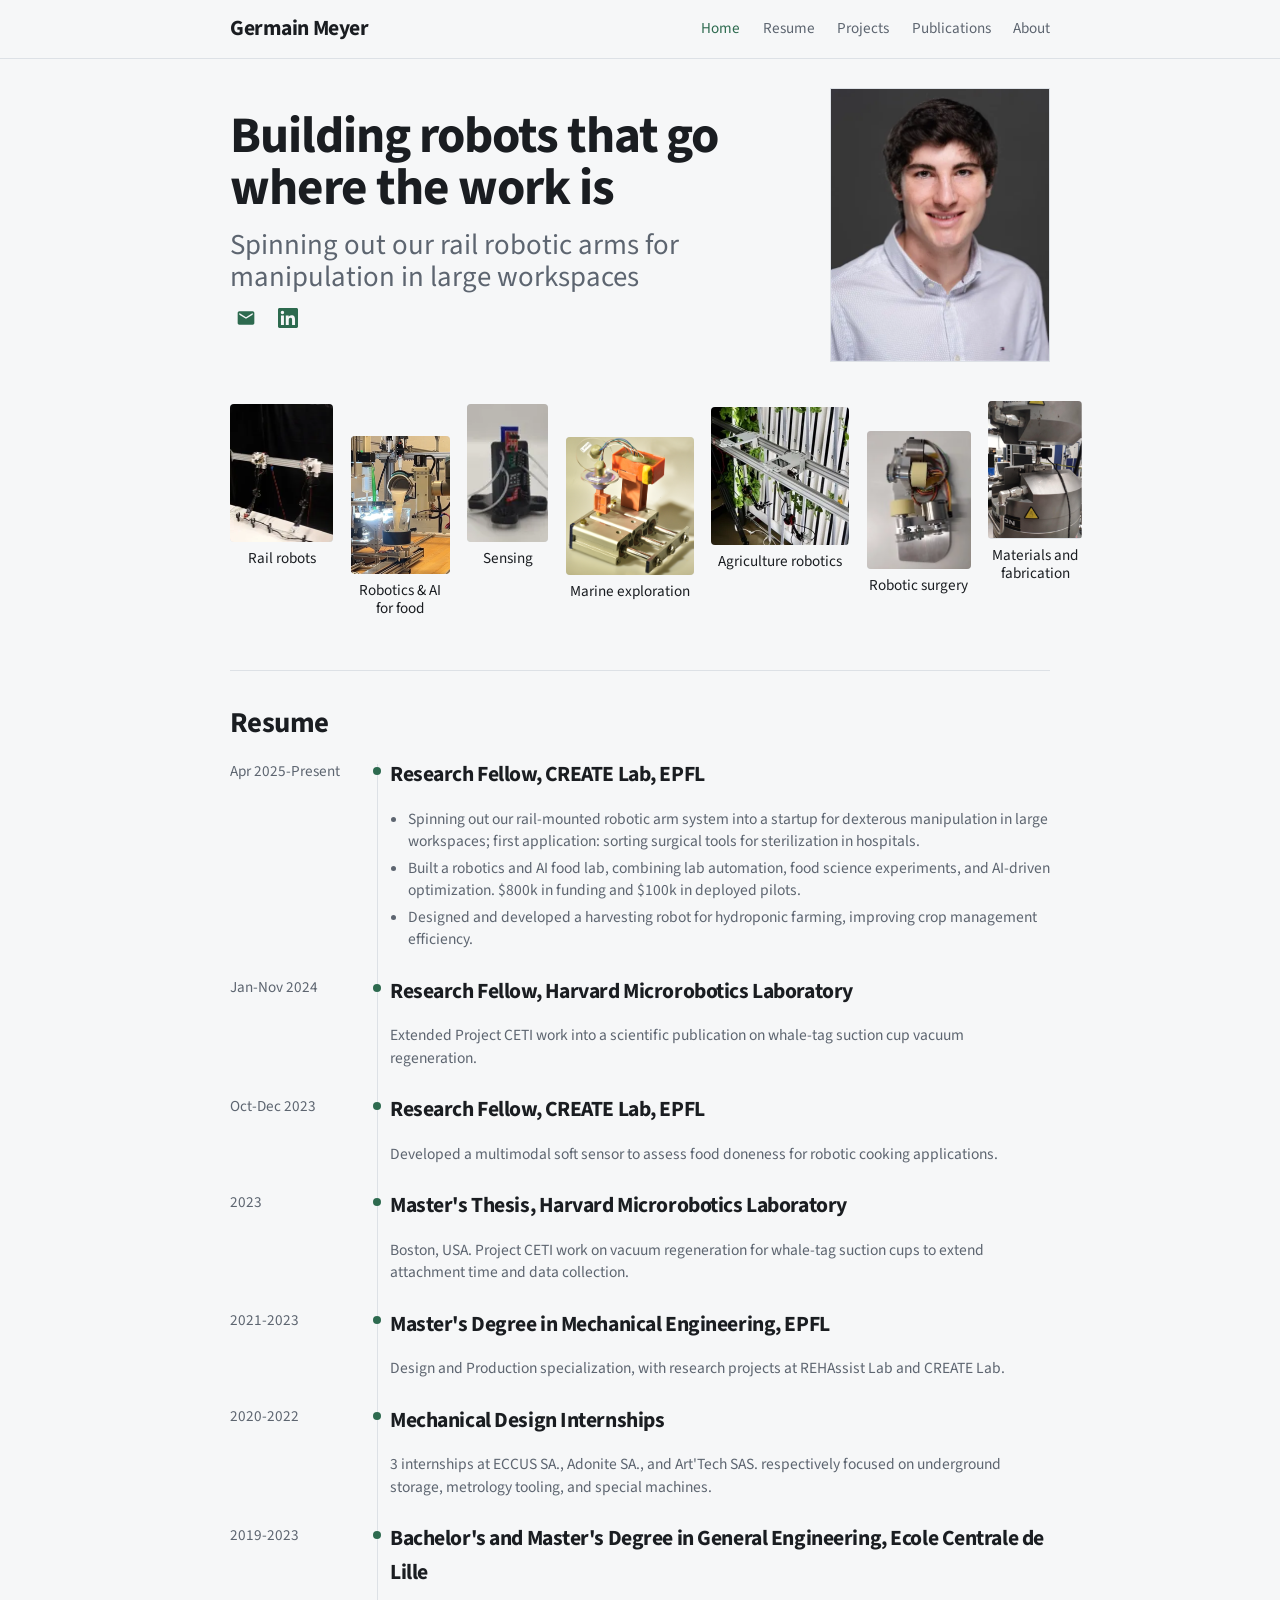
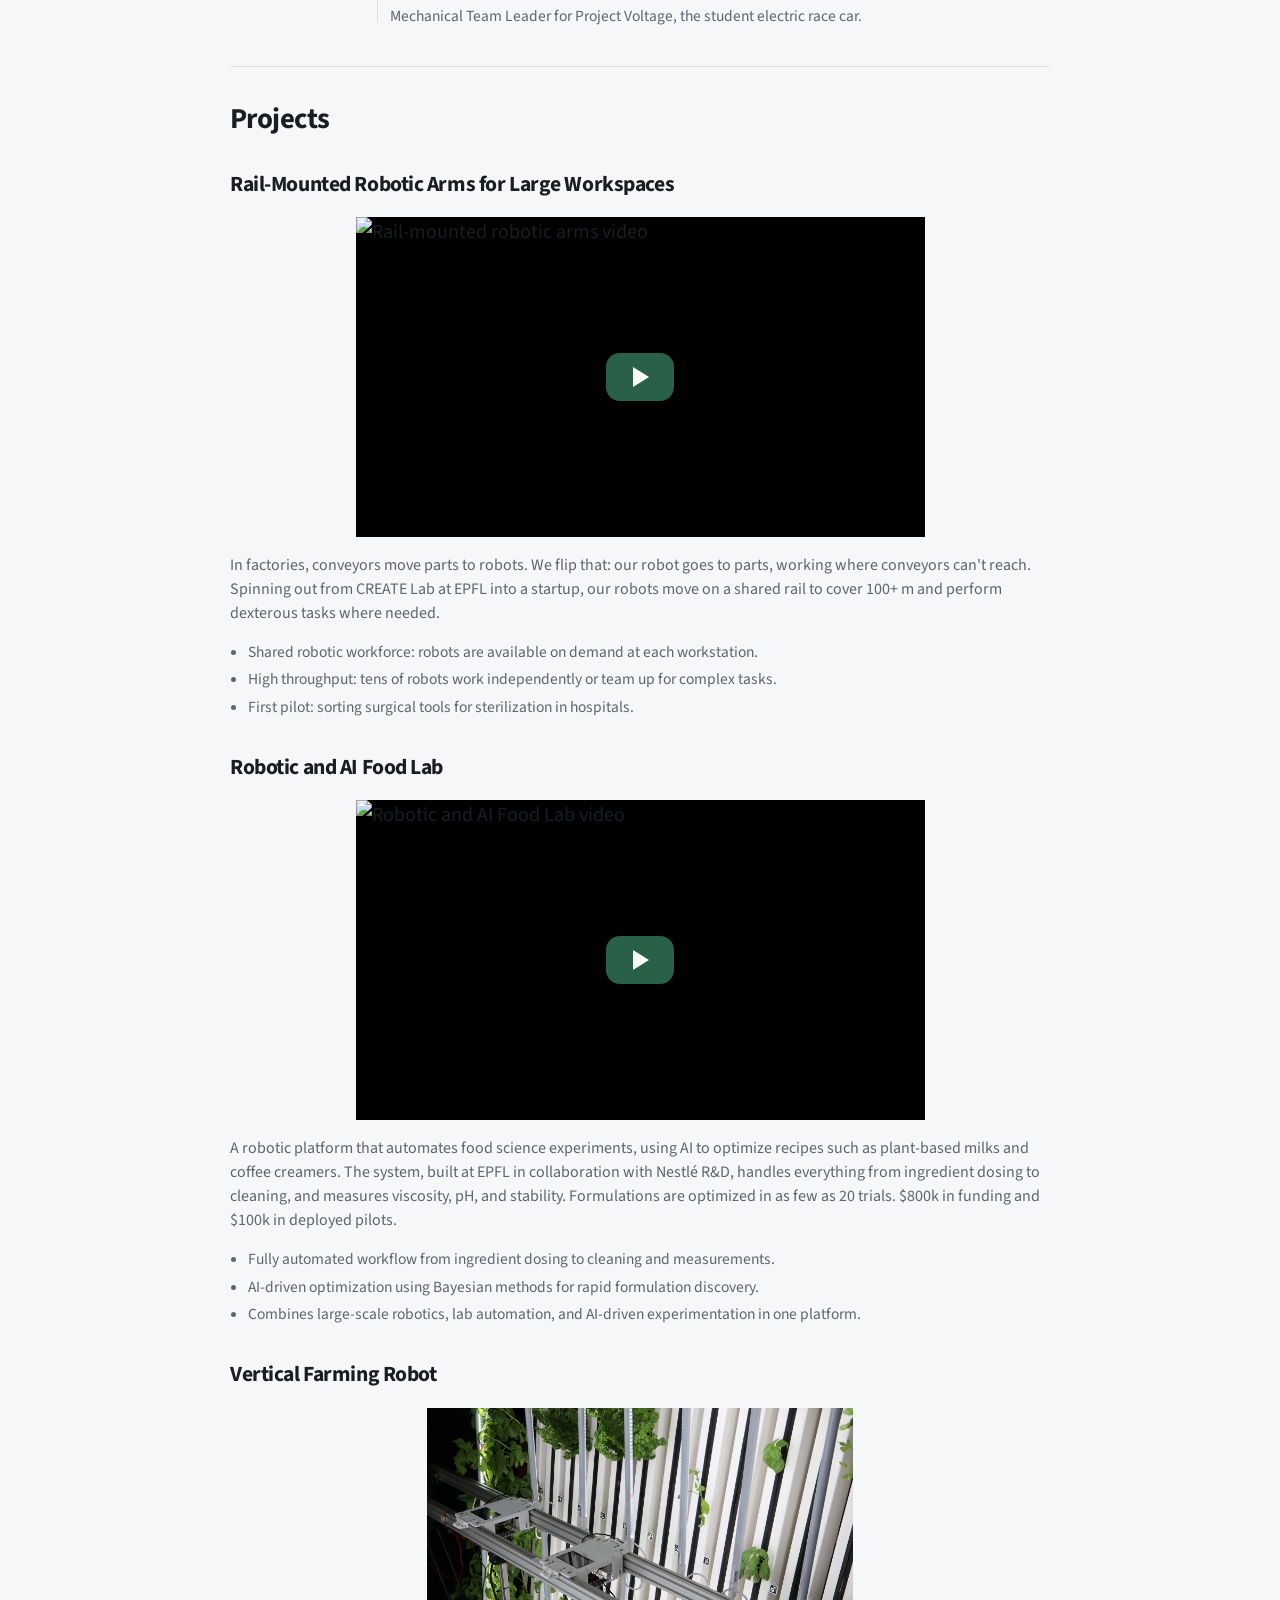
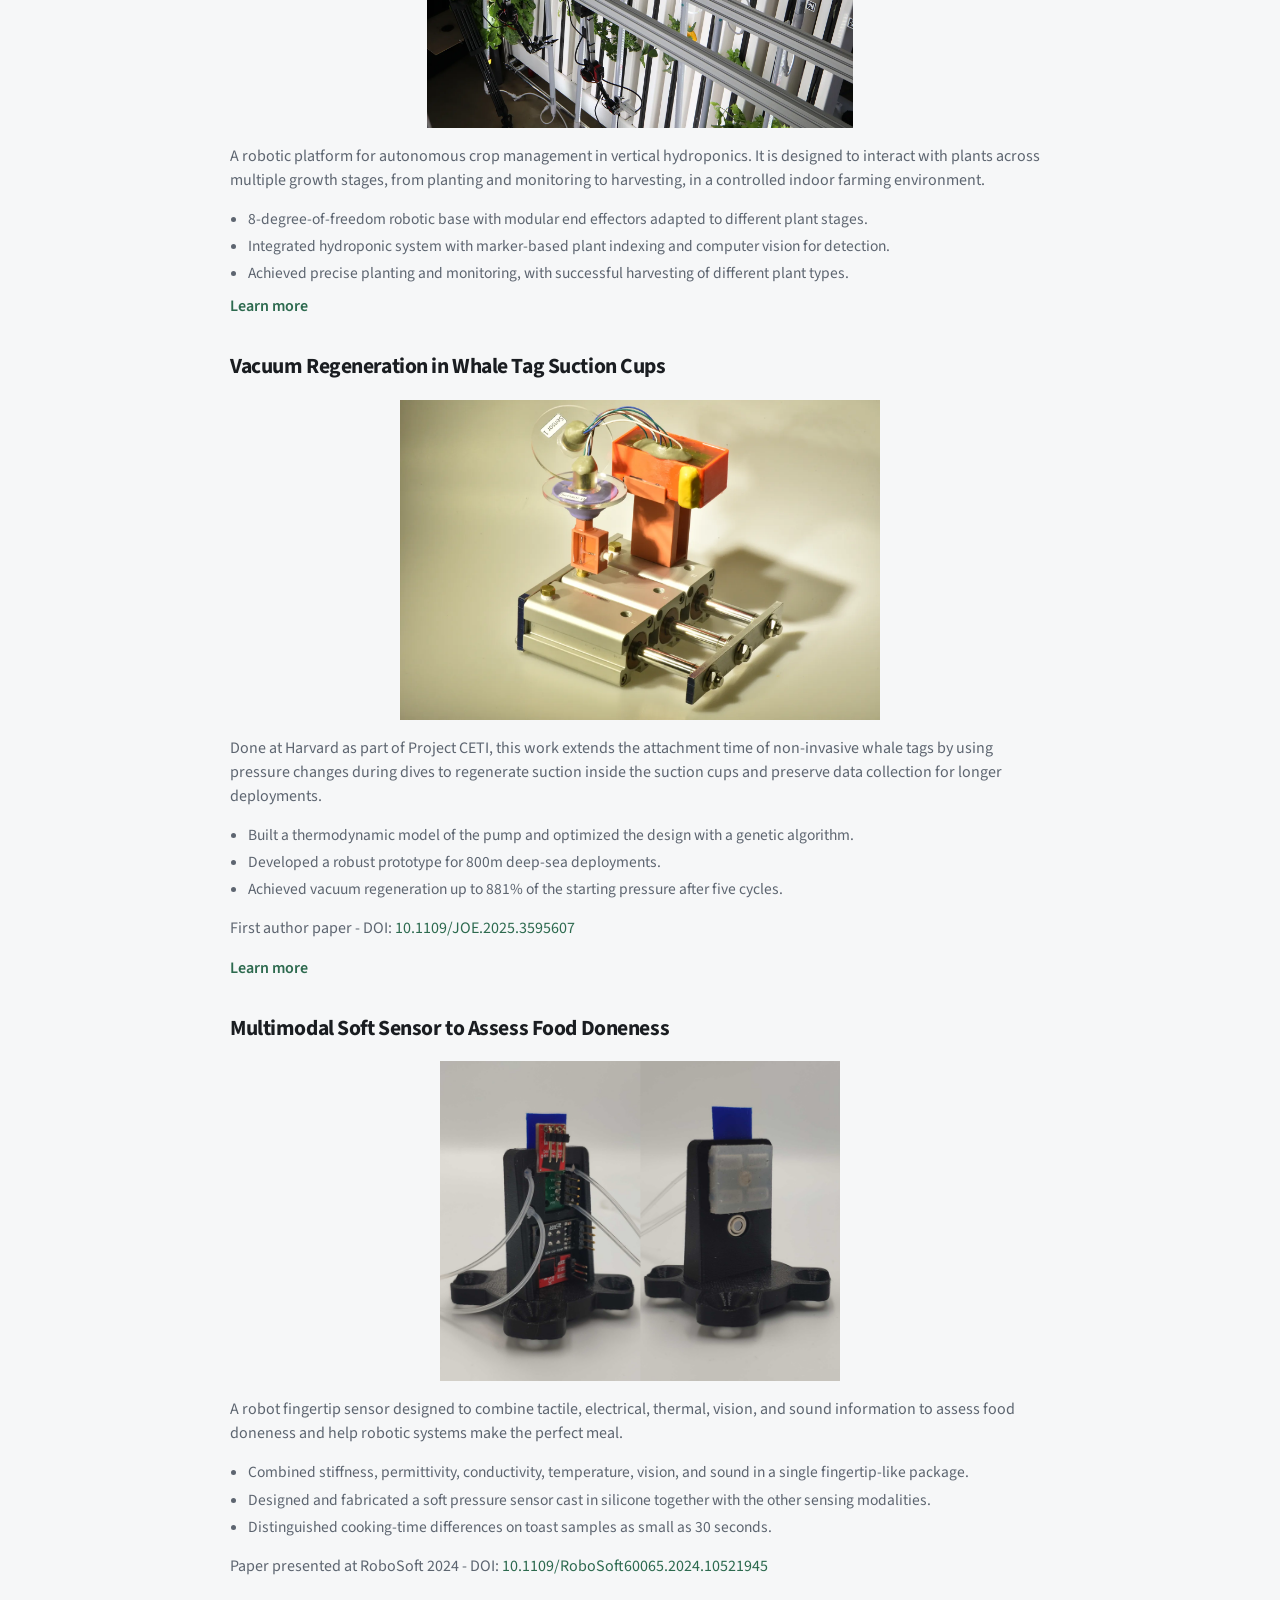
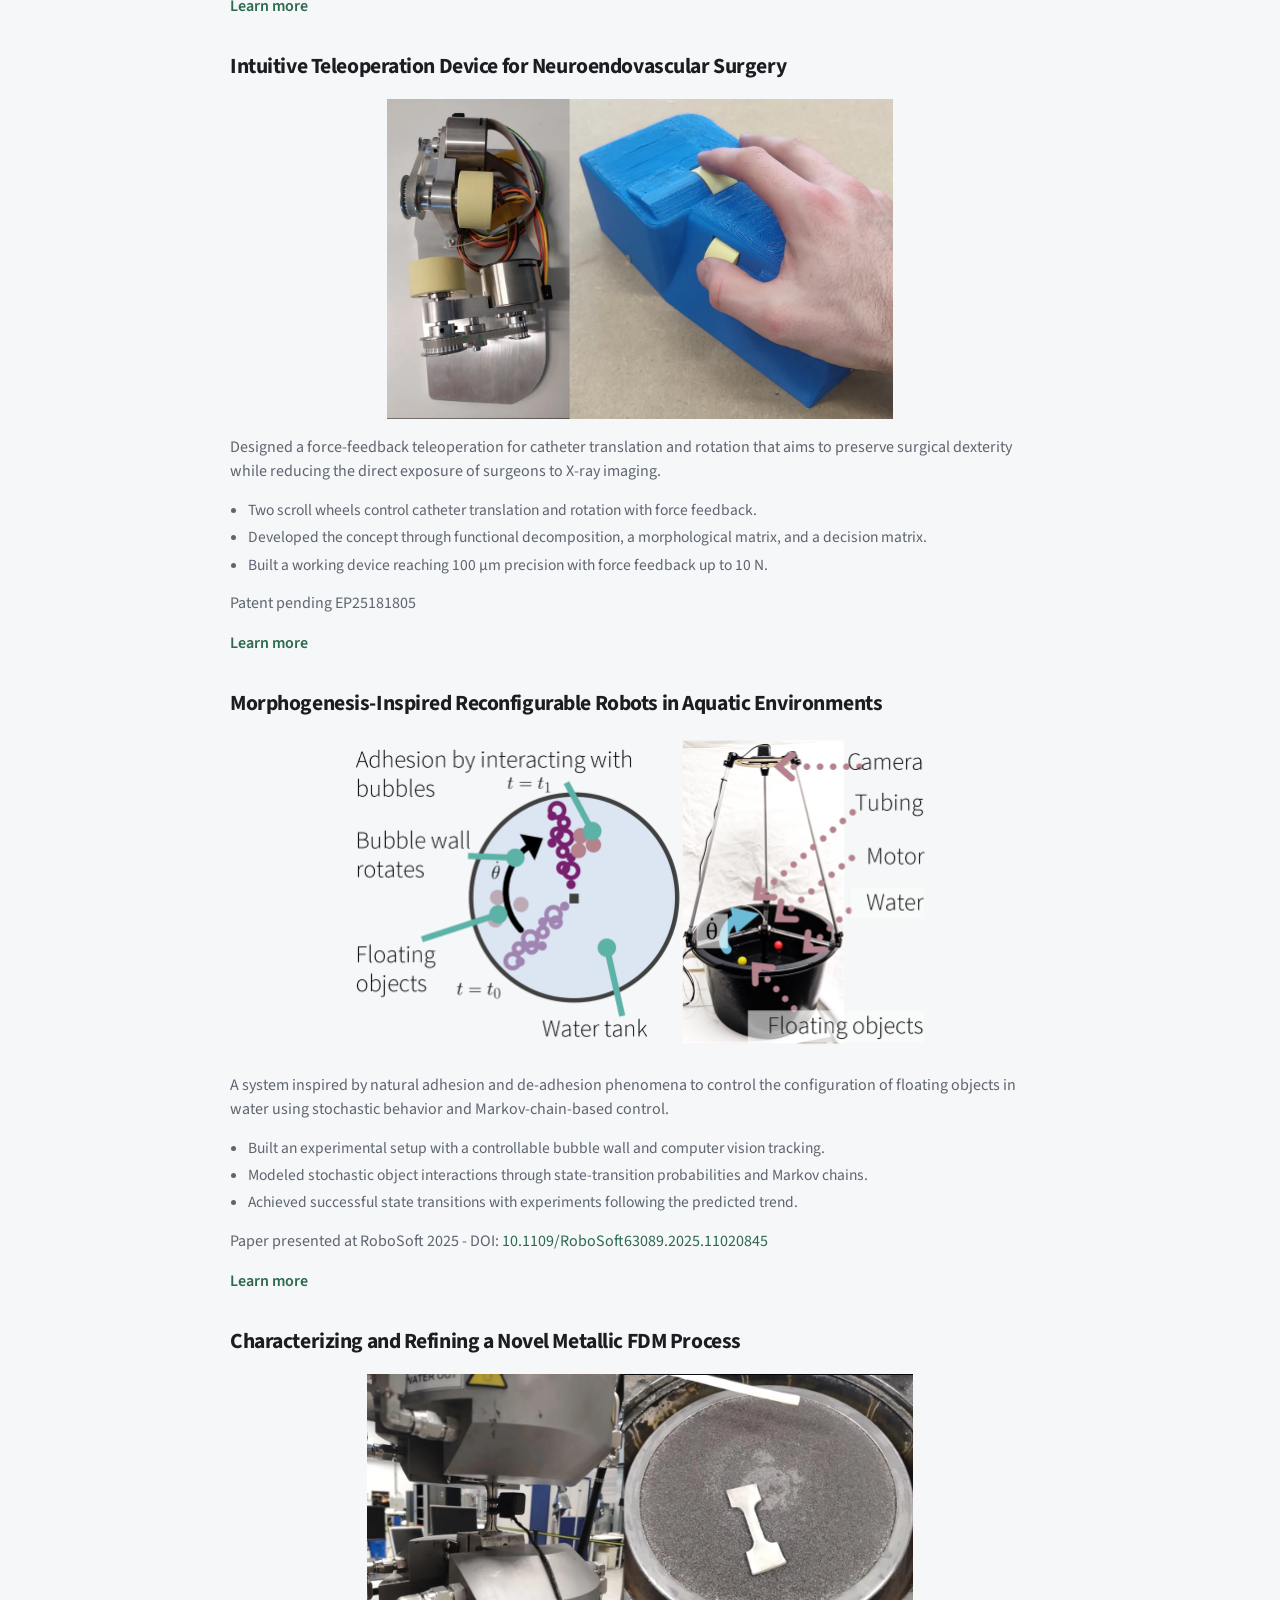
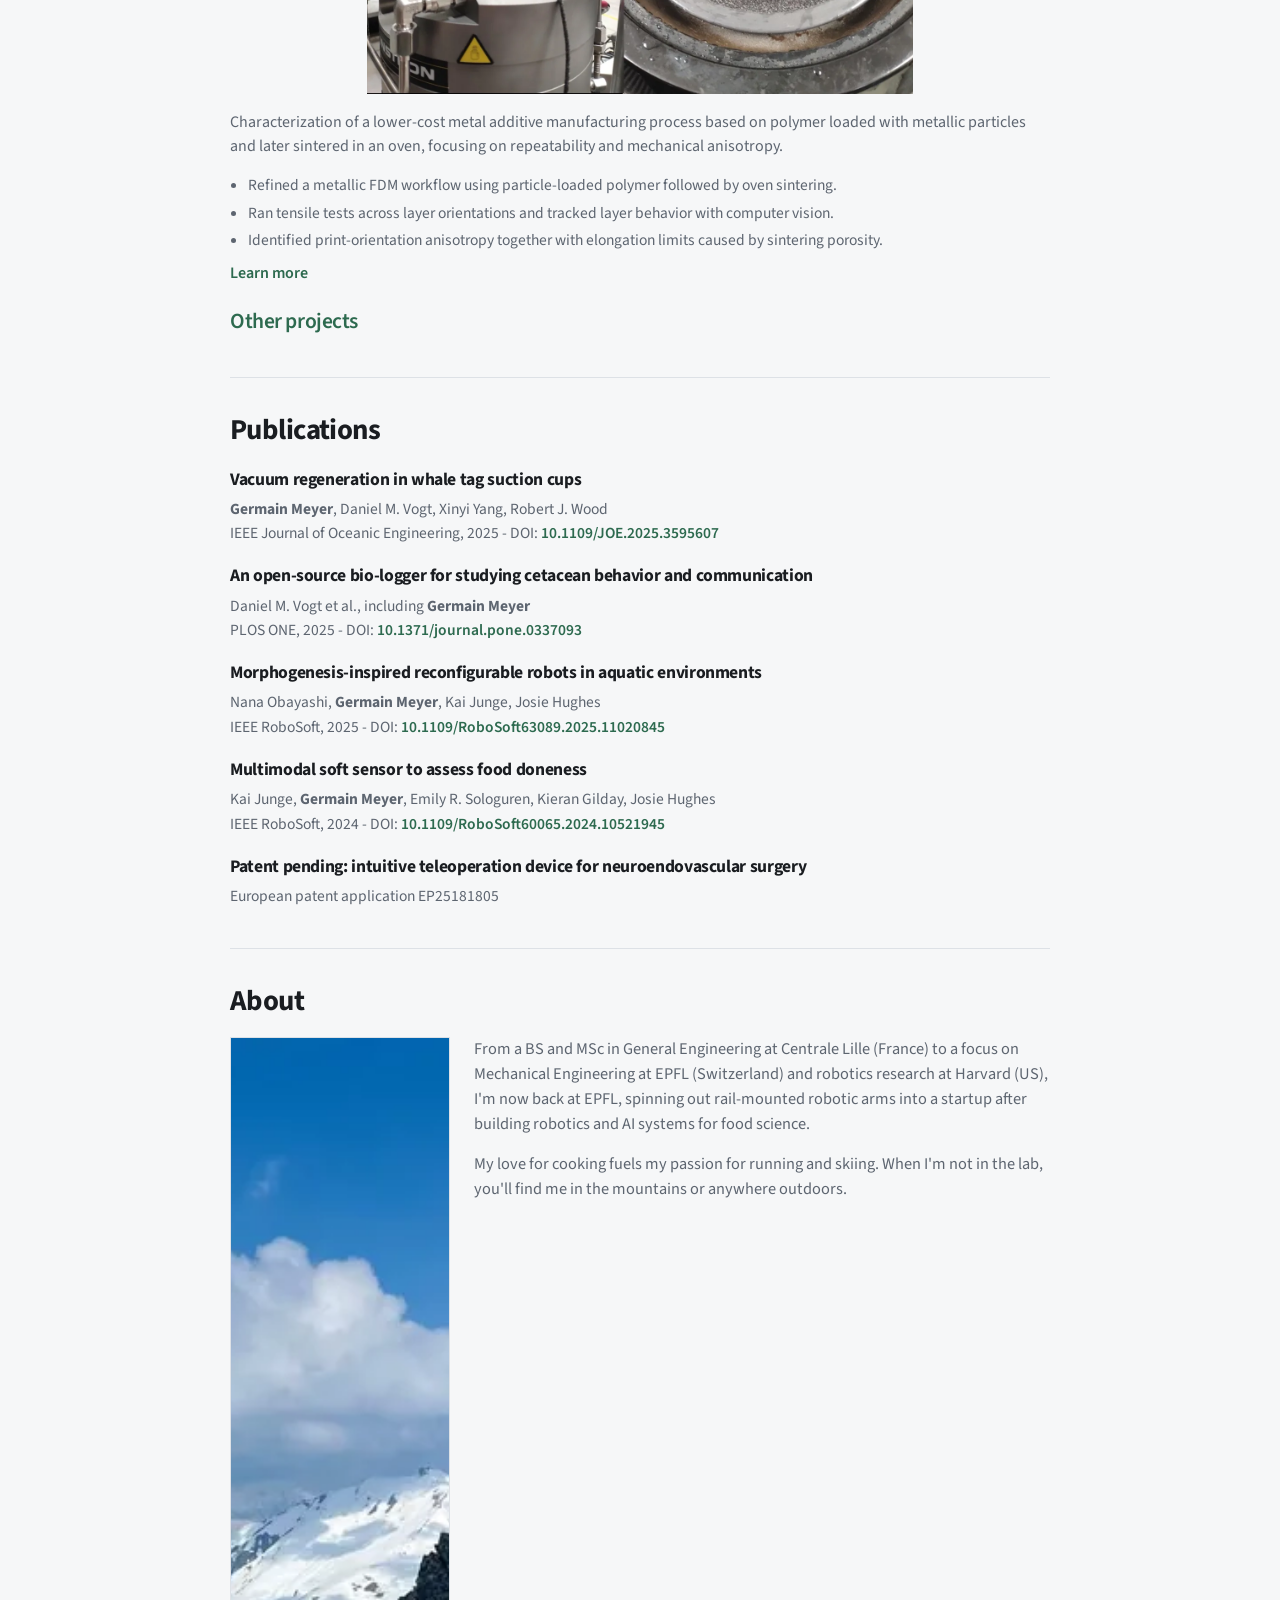
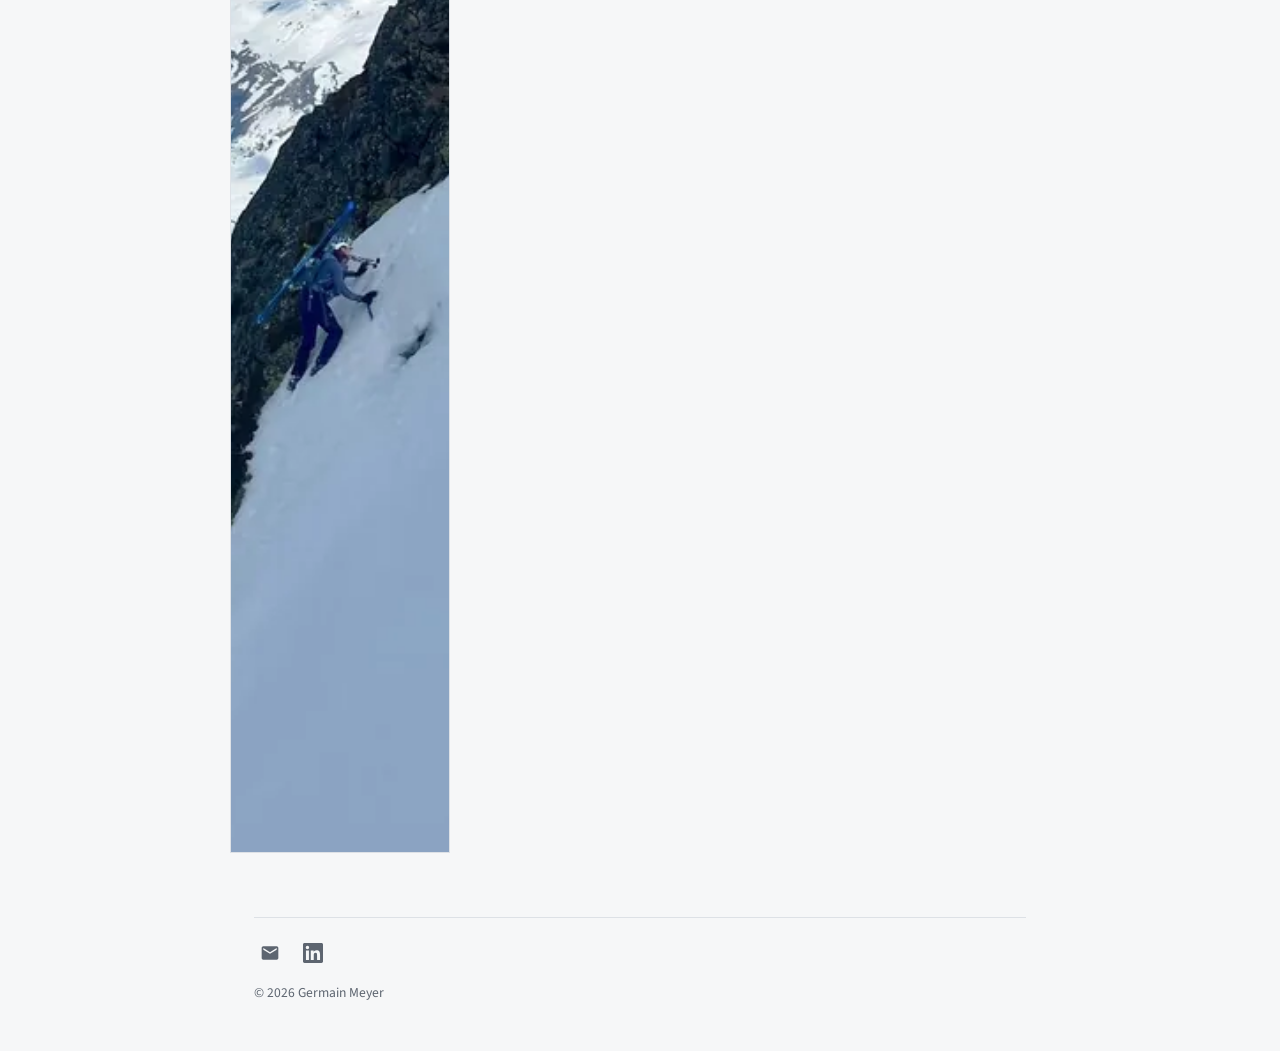
==== commit c1ee77d2: "text change" ====
--- a/index.html
+++ b/index.html
@@ -125,7 +125,7 @@
           <div class="timeline-body">
             <h3>Research Fellow, CREATE Lab, EPFL</h3>
             <ul>
-              <li>Spinning out our rail-mounted robotic arm system into a startup for dexterous manipulation in large workspaces; first application in hospital surgical tool sterilization.</li>
+              <li>Spinning out our rail-mounted robotic arm system into a startup for dexterous manipulation in large workspaces; first application: sorting surgical tools for sterilization in hospitals.</li>
               <li>Built a robotics and AI food lab, combining lab automation, food science experiments, and AI-driven optimization. $800k in funding and $100k in deployed pilots.</li>
               <li>Designed and developed a harvesting robot for hydroponic farming, improving crop management efficiency.</li>
             </ul>
